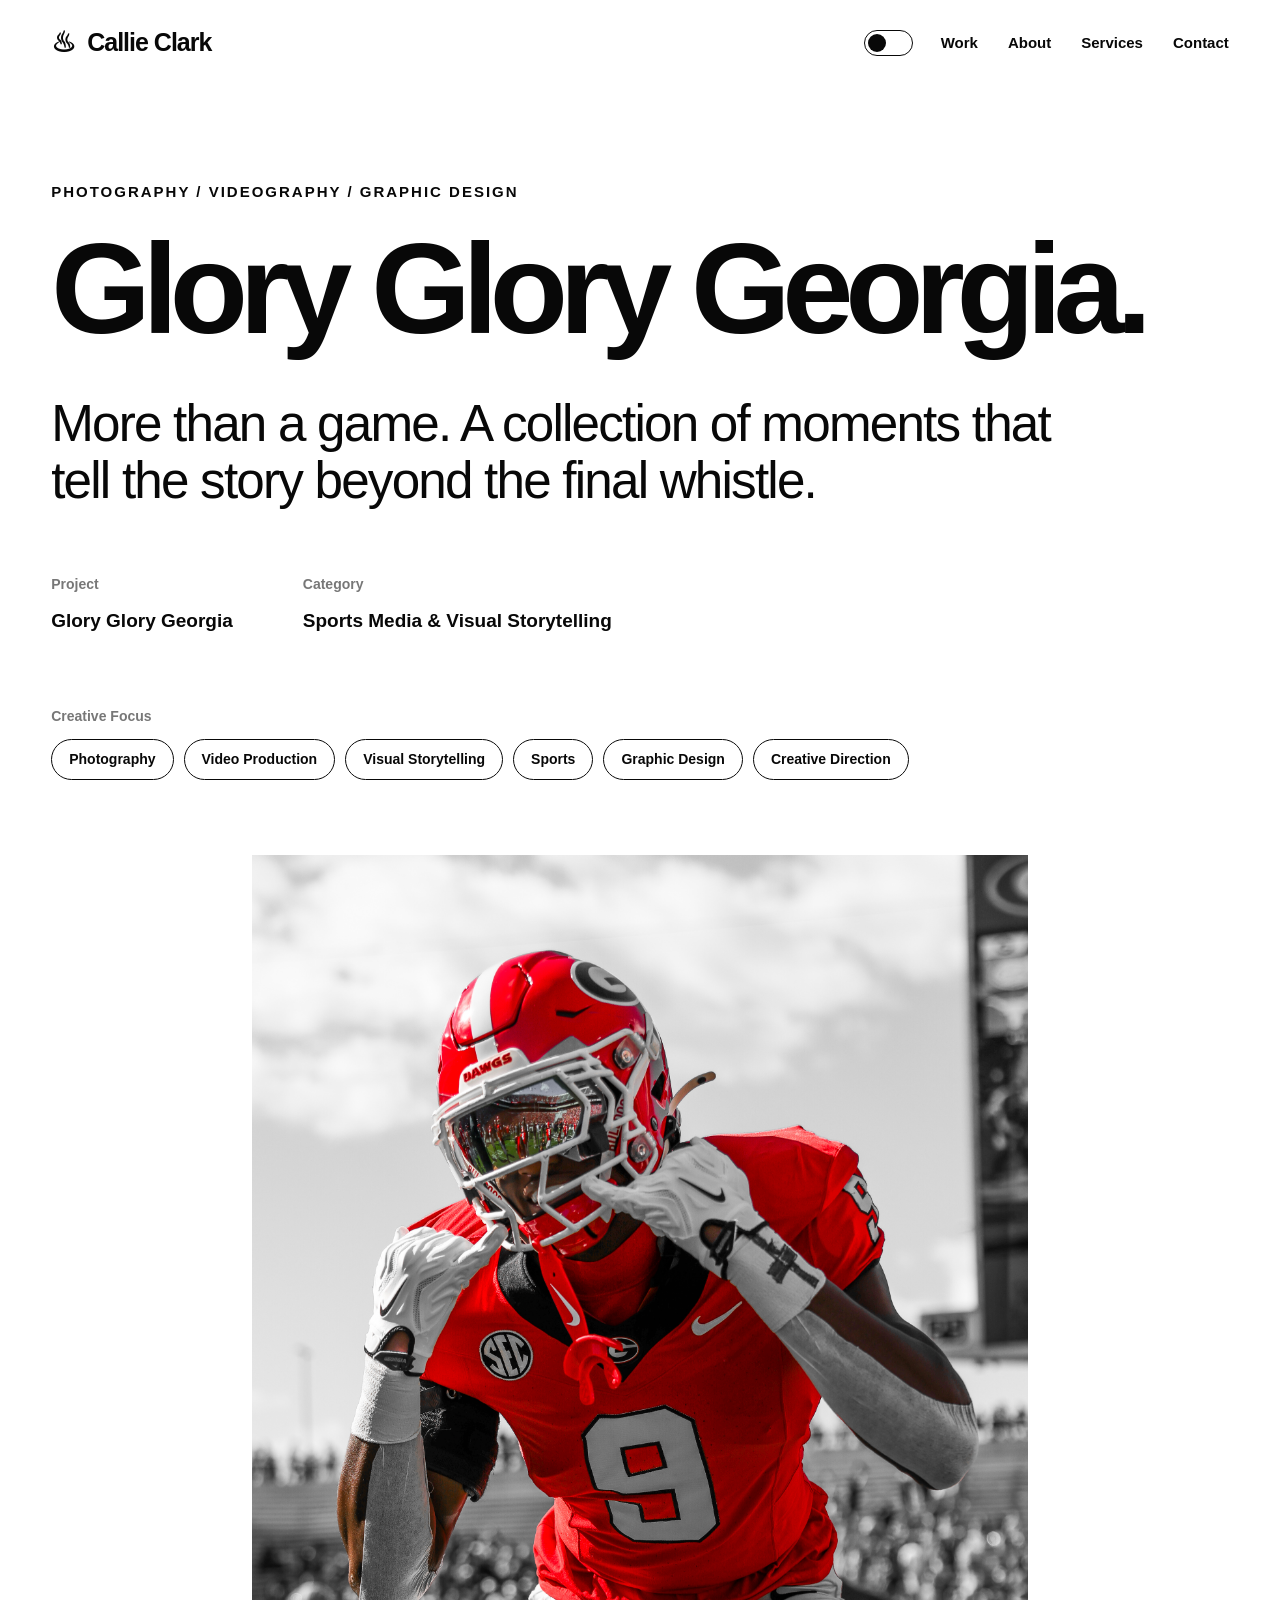
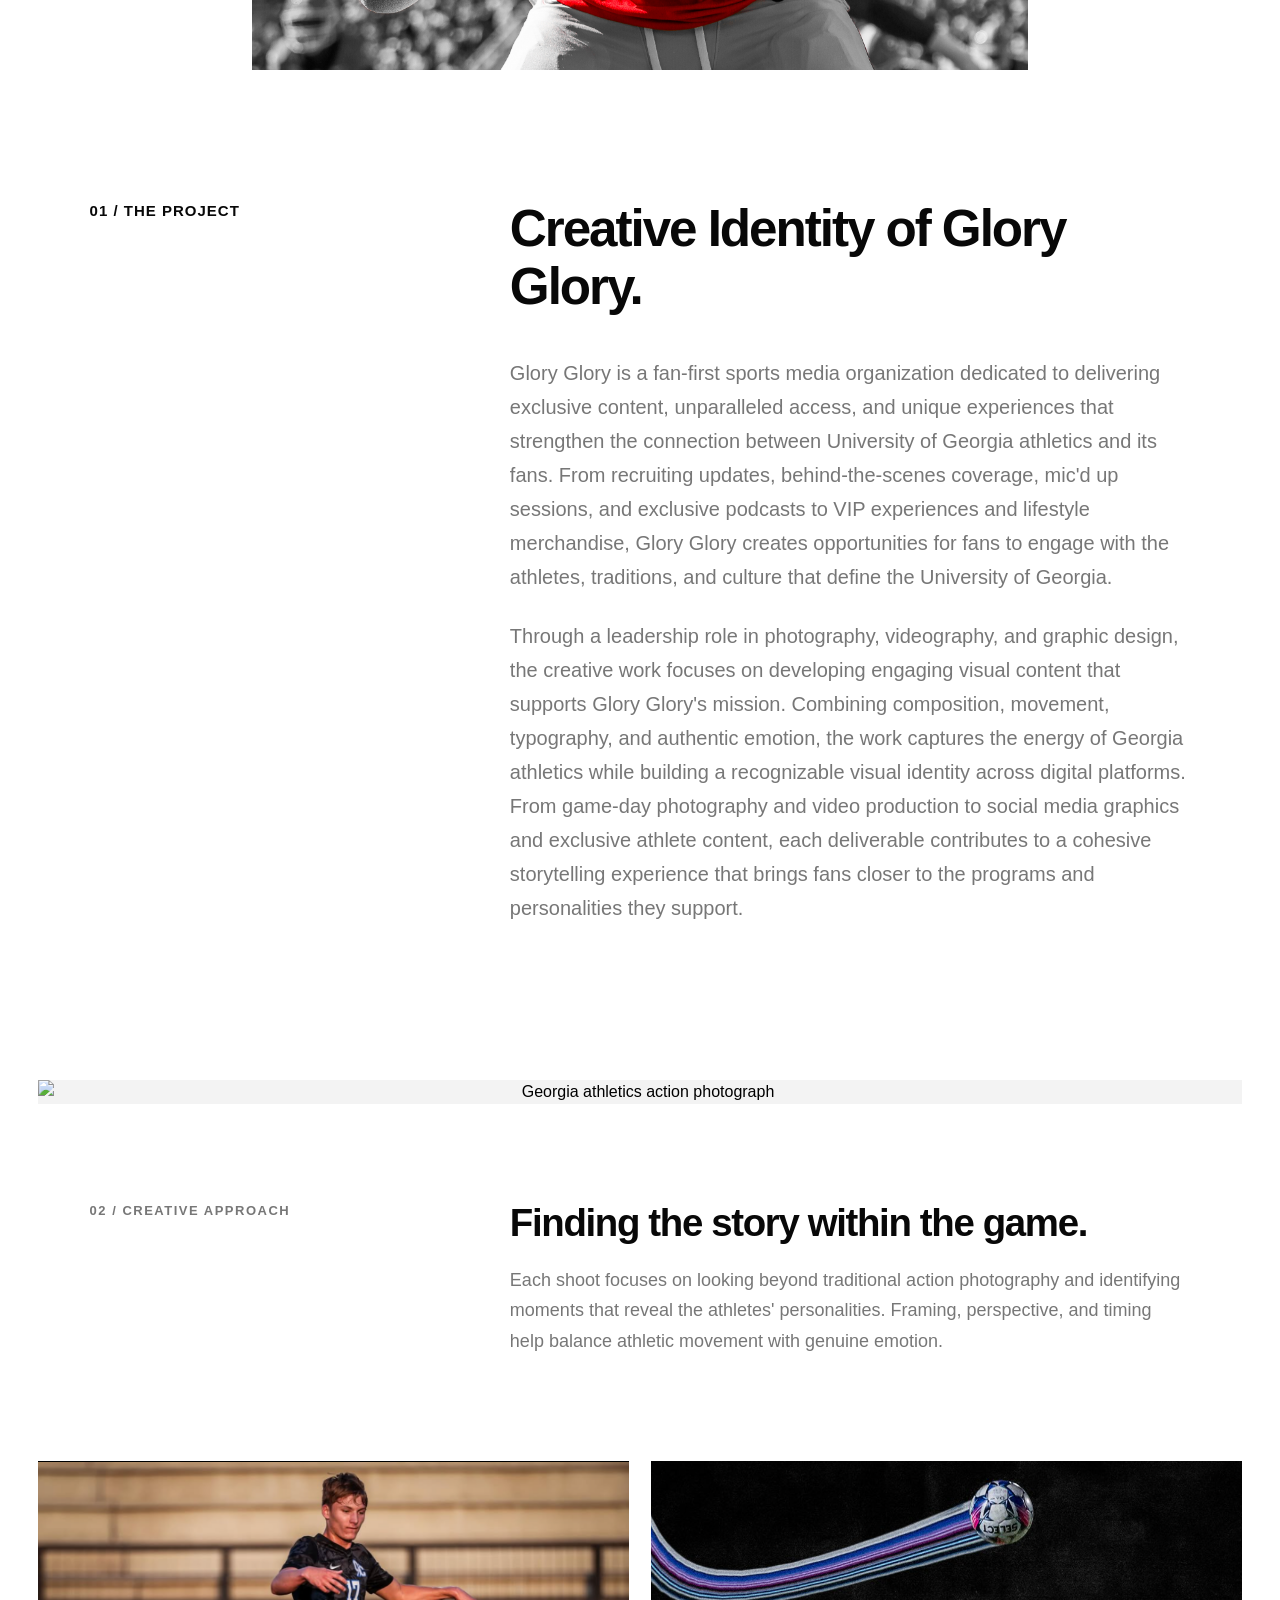
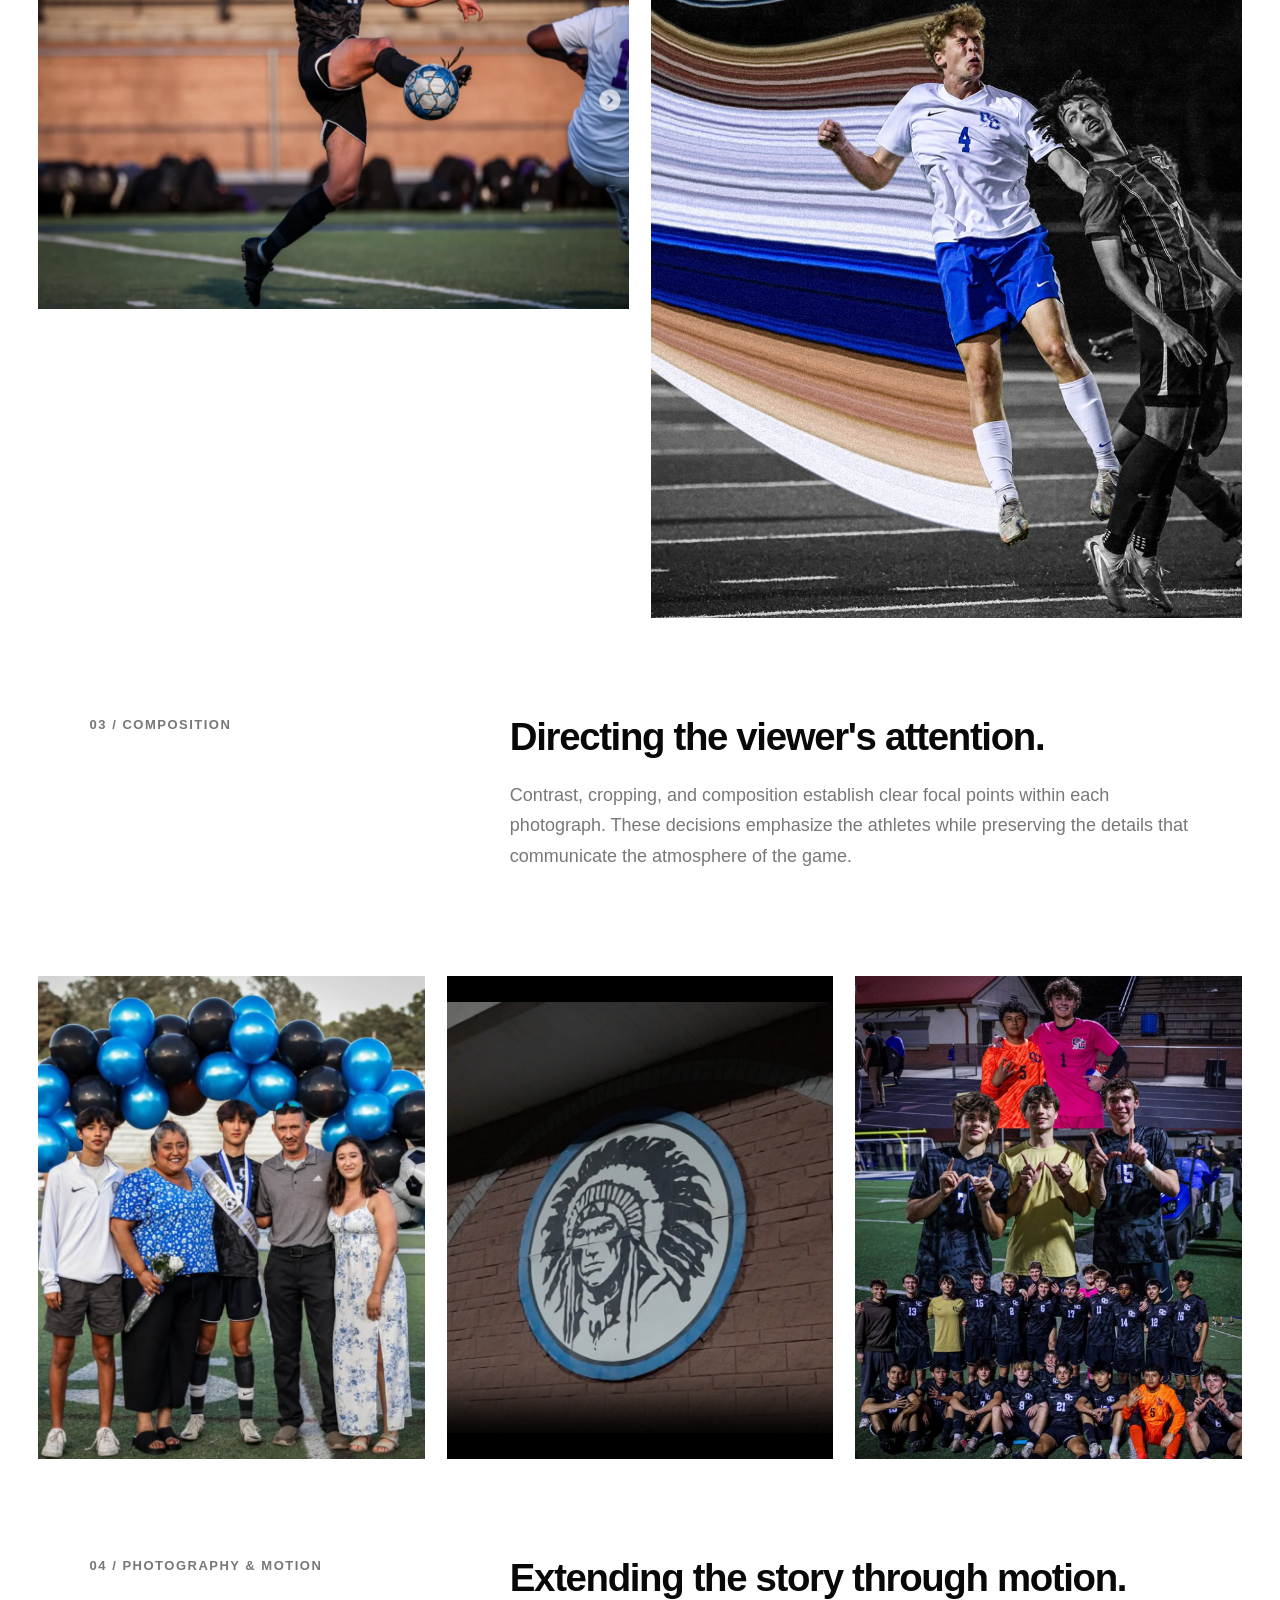
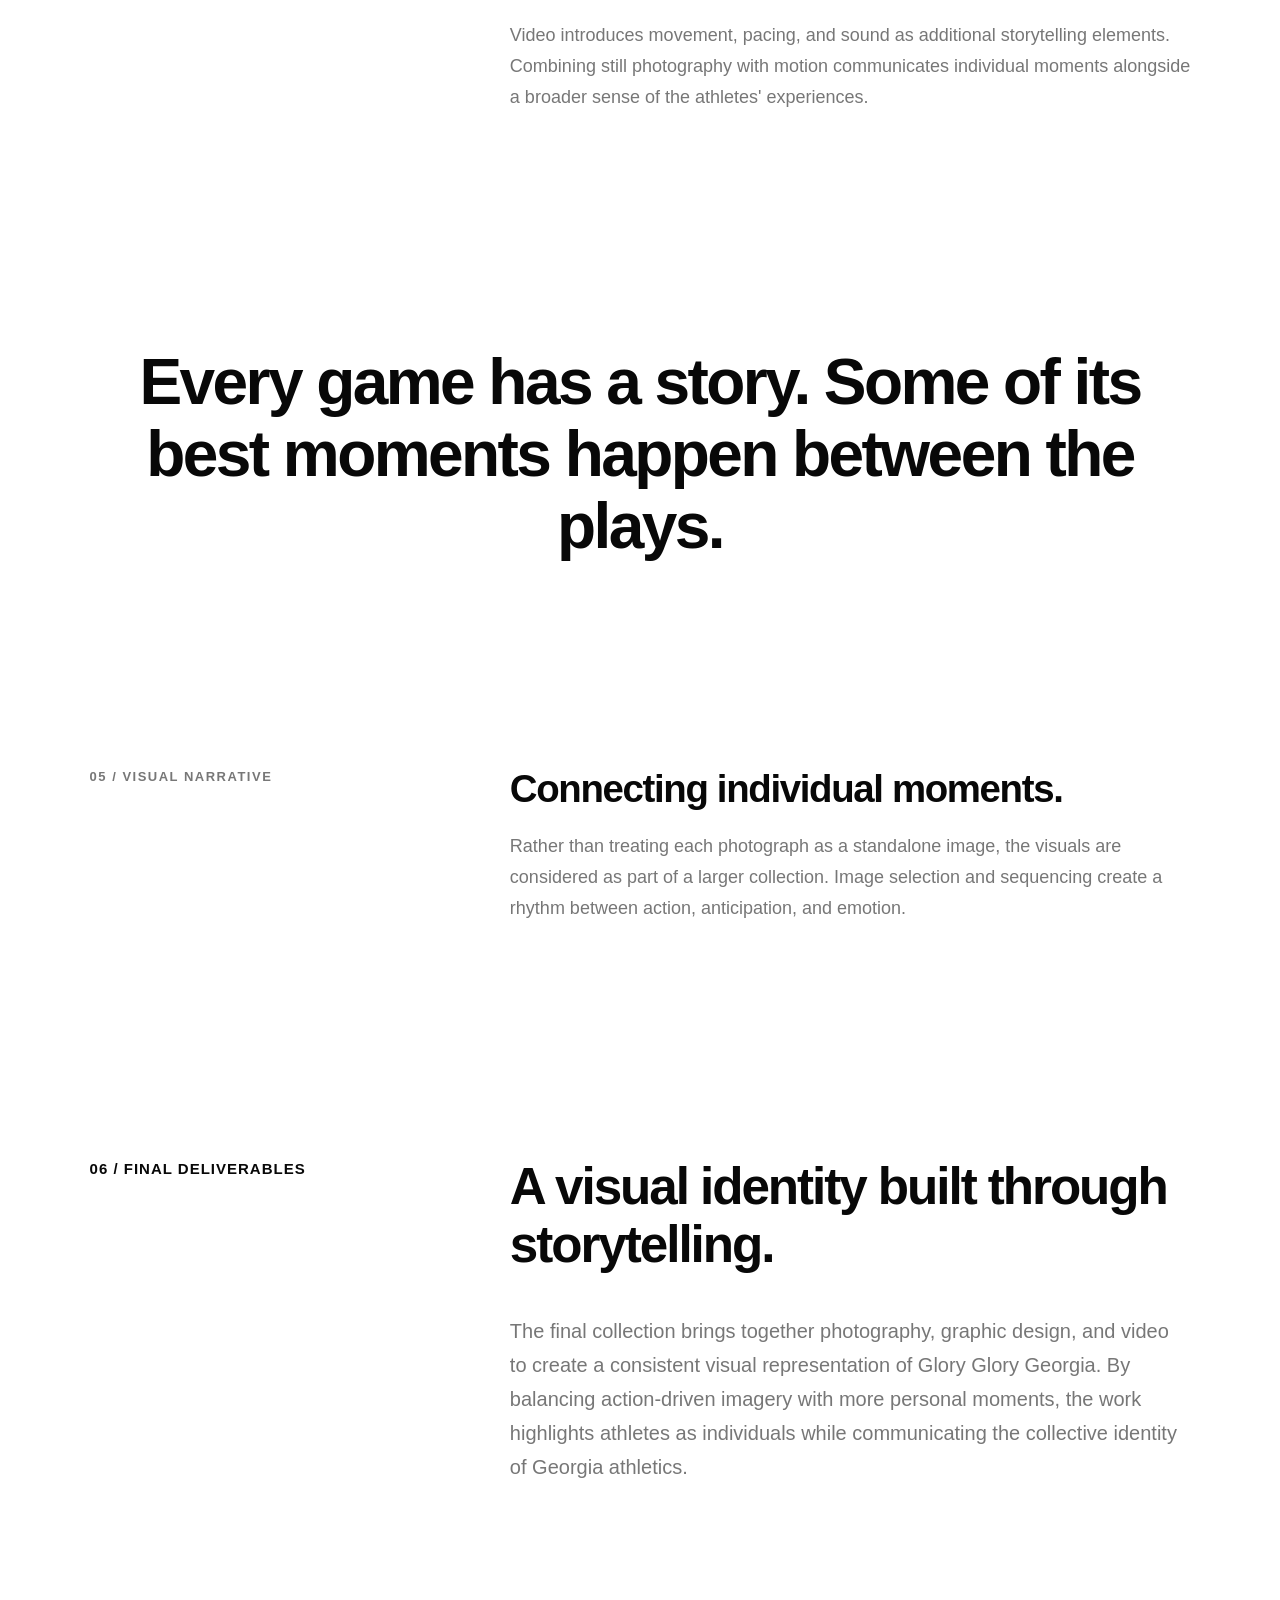
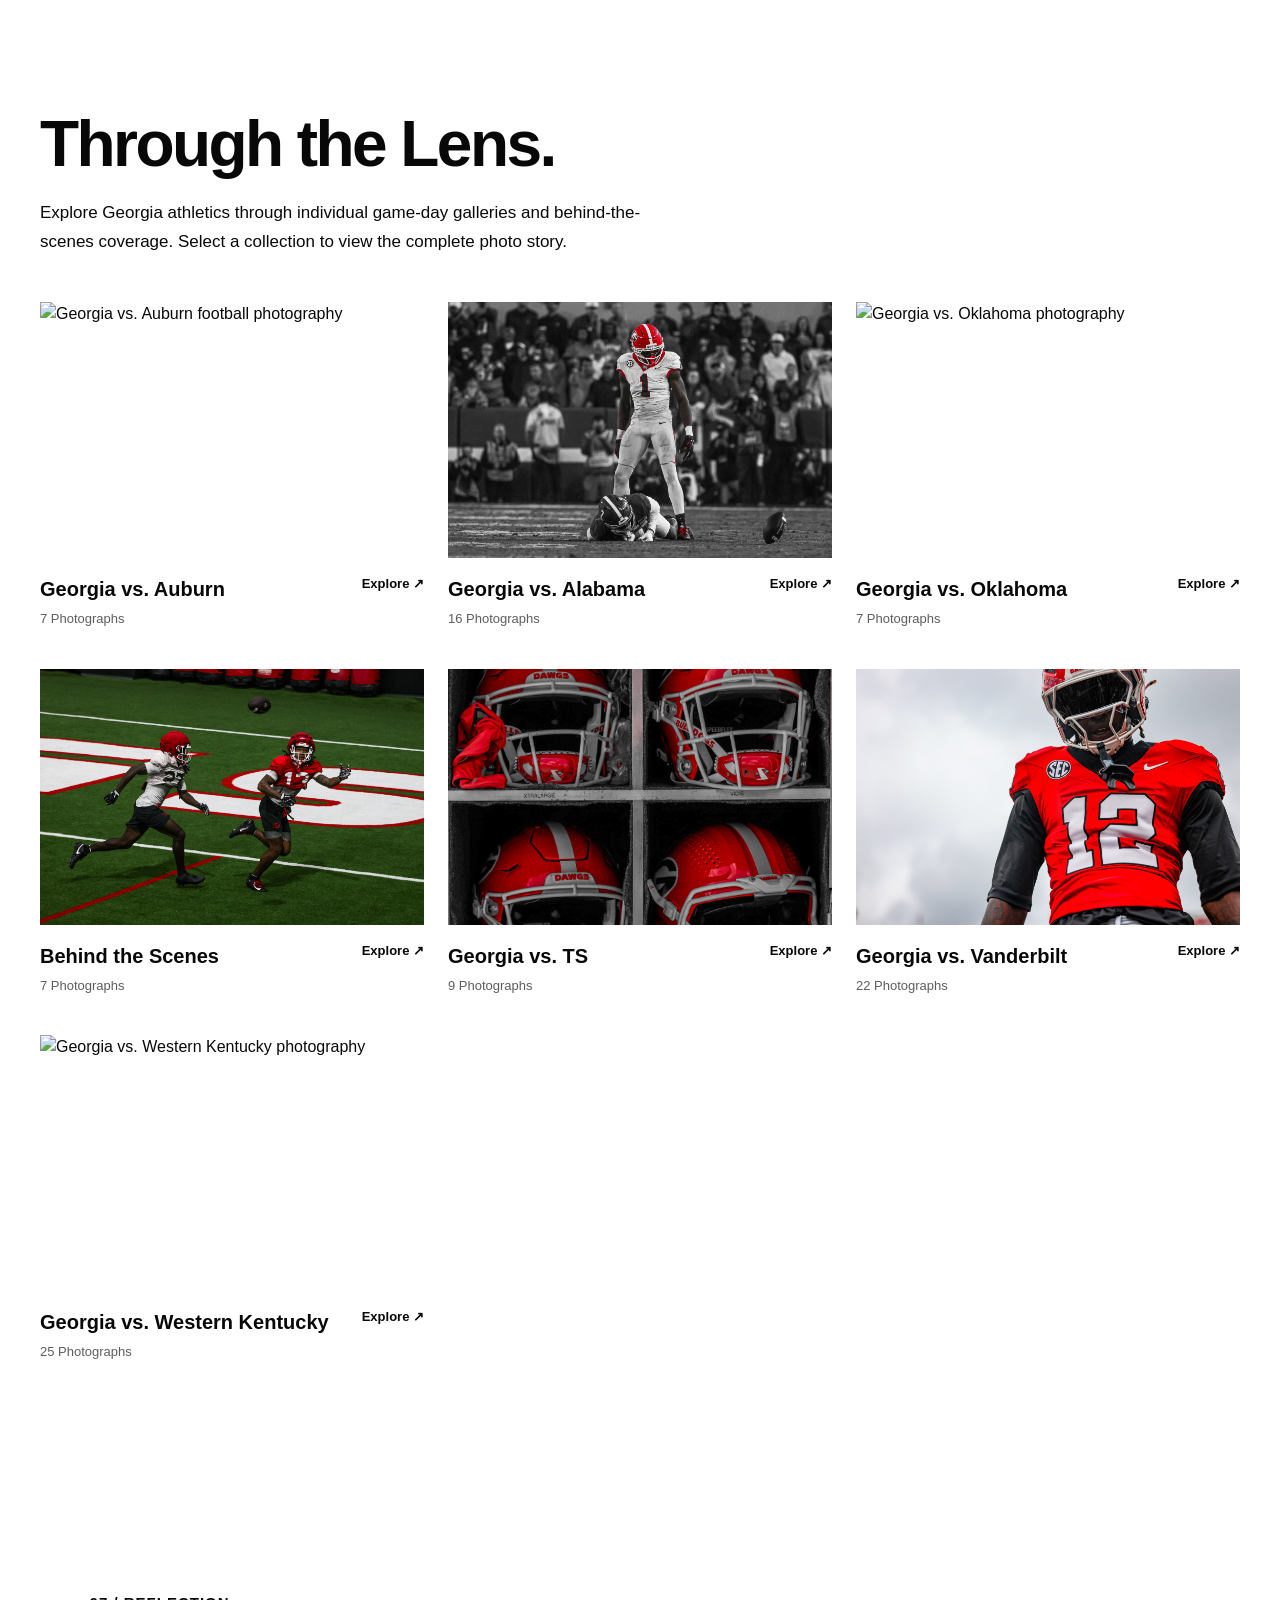
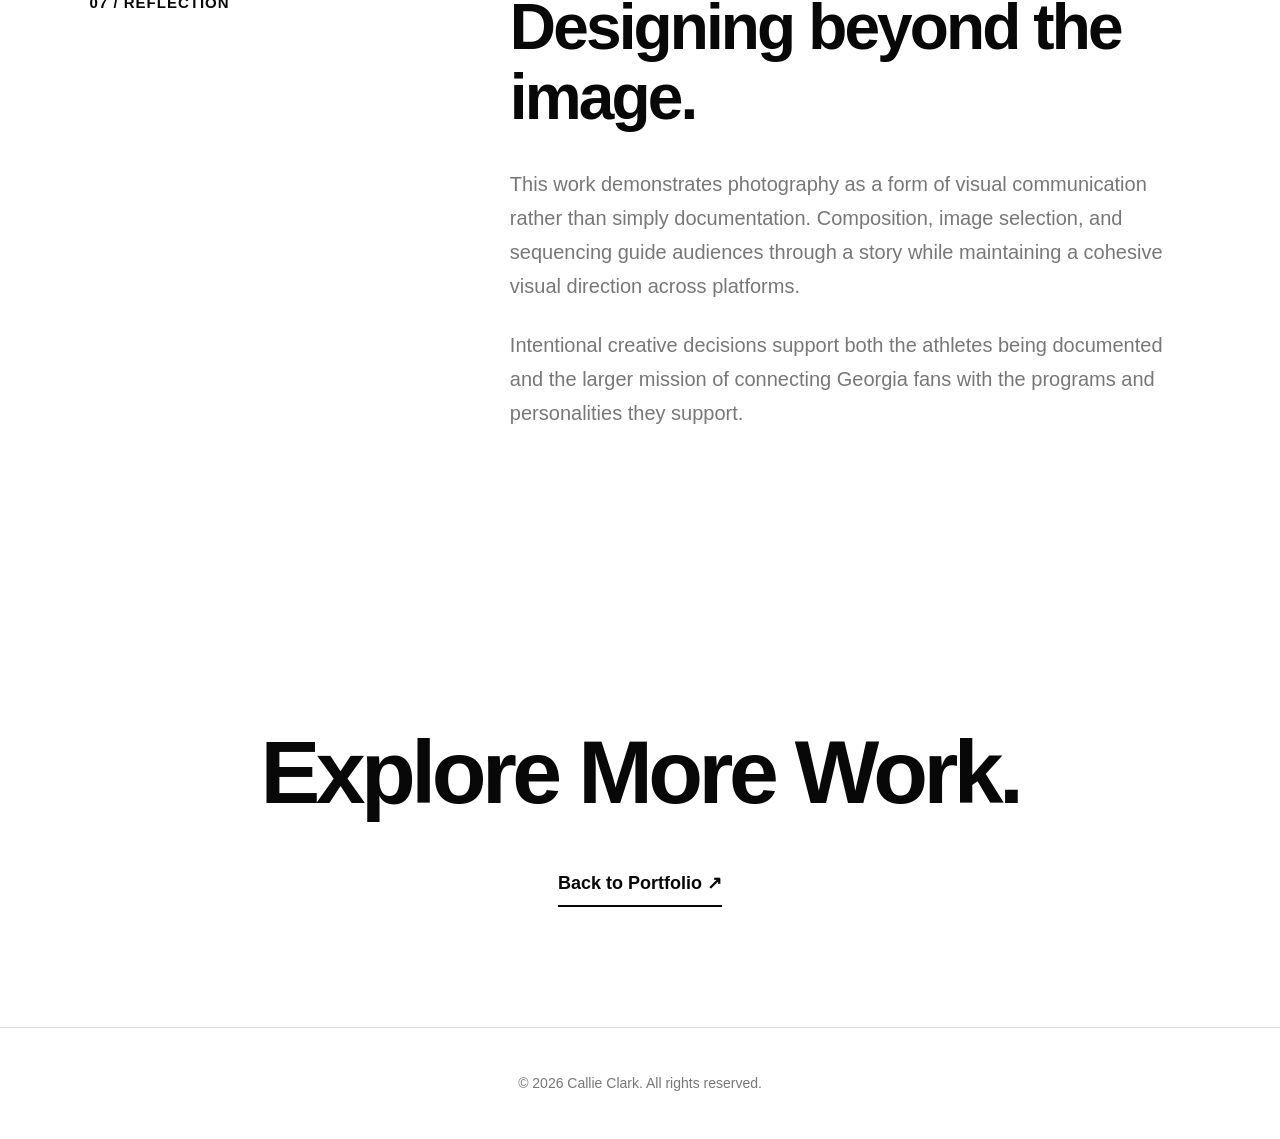
==== GG.html @ c204af91 "website created" ====
<!DOCTYPE html>
<html lang="en">

<head>
  <meta charset="UTF-8">

  <meta
    name="viewport"
    content="width=device-width, initial-scale=1.0"
  >

  <title>Glory Glory Georgia | Callie Clark</title>

  <link rel="stylesheet" href="style.css">
</head>

<body>

  <!-- =====================================
       HEADER
  ===================================== -->

  <header class="site-header">

    <a href="index.html" class="logo">
      <span class="logo-icon">♨</span>
      <span>Callie Clark</span>
    </a>

    <div class="header-right">

      <button
        class="theme-toggle"
        id="themeToggle"
        aria-label="Toggle dark mode"
        aria-pressed="false"
        type="button"
      >
        <span class="toggle-circle"></span>
      </button>

      <nav class="nav-links" id="navLinks">
        <a href="work.html">Work</a>
        <a href="about.html">About</a>
        <a href="services.html">Services</a>
        <a href="contact.html">Contact</a>
      </nav>

      <button
        class="menu-toggle"
        id="menuToggle"
        aria-label="Open navigation"
        aria-expanded="false"
        aria-controls="navLinks"
        type="button"
      >
        <span></span>
        <span></span>
        <span></span>
      </button>

    </div>

  </header>


  <!-- =====================================
       MAIN CONTENT
  ===================================== -->

  <main class="ochs-page">


    <!-- =====================================
         PROJECT INTRODUCTION
    ===================================== -->

    <section class="ochs-intro">

      <div class="ochs-eyebrow">
        Photography / Videography / Graphic Design
      </div>

      <h1>Glory Glory Georgia.</h1>

      <p class="ochs-subtitle">
        More than a game. A collection of moments
        that tell the story beyond the final whistle.
      </p>

      <div class="ochs-details">

        <div class="ochs-detail">
          <h3>Project</h3>
          <p>Glory Glory Georgia</p>
        </div>

        <div class="ochs-detail">
          <h3>Category</h3>
          <p>Sports Media &amp; Visual Storytelling</p>
        </div>

        <div class="ochs-detail">

          <h3>Creative Focus</h3>

          <div class="ochs-tags">
            <span>Photography</span>
            <span>Video Production</span>
            <span>Visual Storytelling</span>
            <span>Sports</span>
            <span>Graphic Design</span>
            <span>Creative Direction</span>
          </div>

        </div>

      </div>

    </section>


    <!-- =====================================
         HERO PHOTOGRAPH
    ===================================== -->

    <section class="gg-hero">
  <img
    src="GGAUB5.jpg"
    alt="Georgia athletics featured photograph"
  >
</section>


    <!-- =====================================
         01 / THE PROJECT
    ===================================== -->

    <section class="ochs-story">

      <div class="ochs-story-label">
        01 / The Project
      </div>

      <div class="ochs-story-content">

        <h2>
          Creative Identity of Glory Glory.
        </h2>

        <p>
          Glory Glory is a fan-first sports media organization
          dedicated to delivering exclusive content,
          unparalleled access, and unique experiences that
          strengthen the connection between University of
          Georgia athletics and its fans. From recruiting
          updates, behind-the-scenes coverage, mic'd up
          sessions, and exclusive podcasts to VIP experiences
          and lifestyle merchandise, Glory Glory creates
          opportunities for fans to engage with the athletes,
          traditions, and culture that define the
          University of Georgia.
        </p>

        <p>
          Through a leadership role in photography,
          videography, and graphic design, the creative work
          focuses on developing engaging visual content
          that supports Glory Glory's mission. Combining
          composition, movement, typography, and authentic
          emotion, the work captures the energy of Georgia
          athletics while building a recognizable visual
          identity across digital platforms. From game-day
          photography and video production to social media
          graphics and exclusive athlete content, each
          deliverable contributes to a cohesive storytelling
          experience that brings fans closer to the programs
          and personalities they support.
        </p>

      </div>

    </section>


    <!-- =====================================
         FIRST LARGE PHOTOGRAPH
    ===================================== -->

    <section
      class="ochs-gallery"
      aria-label="Glory Glory photography"
    >

      <button
        class="ochs-photo ochs-full"
        type="button"
      >

        <img
          src="GGAUB3.jpg"
          alt="Georgia athletics action photograph"
          loading="lazy"
        >

      </button>

    </section>


    <!-- =====================================
         02 / CREATIVE APPROACH
    ===================================== -->

    <section class="ochs-caption">

      <div class="ochs-caption-label">
        02 / Creative Approach
      </div>

      <div class="ochs-caption-content">

        <h3>
          Finding the story within the game.
        </h3>

        <p>
          Each shoot focuses on looking beyond traditional
          action photography and identifying moments that
          reveal the athletes' personalities. Framing,
          perspective, and timing help balance athletic
          movement with genuine emotion.
        </p>

      </div>

    </section>


    <!-- =====================================
         TWO PHOTOGRAPHS
    ===================================== -->

    <section
      class="ochs-gallery"
      aria-label="Glory Glory composition photographs"
    >

      <div class="ochs-two">

        <button class="ochs-photo" type="button">

          <img
            src="53.png"
            alt="Sports photograph 3"
            loading="lazy"
          >

        </button>

        <button class="ochs-photo" type="button">

          <img
            src="54.png"
            alt="Sports photograph 4"
            loading="lazy"
          >

        </button>

      </div>

    </section>


    <!-- =====================================
         03 / COMPOSITION
    ===================================== -->

    <section class="ochs-caption">

      <div class="ochs-caption-label">
        03 / Composition
      </div>

      <div class="ochs-caption-content">

        <h3>
          Directing the viewer's attention.
        </h3>

        <p>
          Contrast, cropping, and composition establish
          clear focal points within each photograph.
          These decisions emphasize the athletes while
          preserving the details that communicate the
          atmosphere of the game.
        </p>

      </div>

    </section>


    <!-- =====================================
         PHOTO / VIDEO / PHOTO
    ===================================== -->

    <section
      class="ochs-gallery"
      aria-label="Glory Glory photography and video"
    >

      <div class="ochs-three">

        <!-- LEFT PHOTOGRAPH -->

        <button class="ochs-photo" type="button">

          <img
            src="55.png"
            alt="Sports photograph 5"
            loading="lazy"
          >

        </button>


        <!-- CENTER VIDEO -->

        <div class="ochs-photo ochs-video">

          <video
            controls
            playsinline
            preload="metadata"
            poster="57.png"
            aria-label="Sports video"
          >

            <source
              src="seniorvideofinal.mp4"
              type="video/mp4"
            >

            Your browser does not support HTML video.

          </video>

        </div>


        <!-- RIGHT PHOTOGRAPH -->

        <button class="ochs-photo" type="button">

          <img
            src="56.png"
            alt="Sports photograph 7"
            loading="lazy"
          >

        </button>

      </div>

    </section>


    <!-- =====================================
         04 / PHOTOGRAPHY AND MOTION
    ===================================== -->

    <section class="ochs-caption">

      <div class="ochs-caption-label">
        04 / Photography &amp; Motion
      </div>

      <div class="ochs-caption-content">

        <h3>
          Extending the story through motion.
        </h3>

        <p>
          Video introduces movement, pacing, and sound
          as additional storytelling elements. Combining
          still photography with motion communicates
          individual moments alongside a broader sense
          of the athletes' experiences.
        </p>

      </div>

    </section>


    <!-- =====================================
         EDITORIAL QUOTE
    ===================================== -->

    <section class="ochs-quote">

      <p>
        Every game has a story.
        Some of its best moments
        happen between the plays.
      </p>

    </section>


    <!-- =====================================
         05 / VISUAL NARRATIVE
    ===================================== -->

    <section class="ochs-caption">

      <div class="ochs-caption-label">
        05 / Visual Narrative
      </div>

      <div class="ochs-caption-content">

        <h3>
          Connecting individual moments.
        </h3>

        <p>
          Rather than treating each photograph as a
          standalone image, the visuals are considered
          as part of a larger collection. Image selection
          and sequencing create a rhythm between action,
          anticipation, and emotion.
        </p>

      </div>

    </section>


    <!-- =====================================
         06 / FINAL DELIVERABLES
    ===================================== -->

    <section class="ochs-story">

      <div class="ochs-story-label">
        06 / Final Deliverables
      </div>

      <div class="ochs-story-content">

        <h2>
          A visual identity built
          through storytelling.
        </h2>

        <p>
          The final collection brings together photography,
          graphic design, and video to create a consistent
          visual representation of Glory Glory Georgia.
          By balancing action-driven imagery with more
          personal moments, the work highlights athletes
          as individuals while communicating the collective
          identity of Georgia athletics.
        </p>

      </div>

    </section>


    <!-- =====================================
         GAME DAY PHOTOGRAPHY COLLECTIONS
    ===================================== -->

    <section
      class="ochs-gallery gg-collections"
      aria-label="Glory Glory photography collections"
    >

      <div class="gg-collections-heading">

        <h2>Through the Lens.</h2>

        <p>
          Explore Georgia athletics through individual
          game-day galleries and behind-the-scenes coverage.
          Select a collection to view the complete photo story.
        </p>

      </div>


      <div class="gg-collections-grid">


        <!-- ===============================
             AUBURN
        =============================== -->

        <a
          href="GGgallery.html?game=auburn"
          class="gg-collection-card"
        >

          <img
            src="GGAUB6.jpg"
            alt="Georgia vs. Auburn football photography"
            loading="lazy"
          >

          <div class="gg-collection-info">

            <div>
              <h3>Georgia vs. Auburn</h3>
              <p>7 Photographs</p>
            </div>

            <span>Explore ↗</span>

          </div>

        </a>


        <!-- ===============================
             ALABAMA
        =============================== -->

        <a
          href="GGgallery.html?game=alabama"
          class="gg-collection-card"
        >

          <img
            src="GGBAMA16.jpg"
            alt="Georgia vs. Alabama football photography"
            loading="lazy"
          >

          <div class="gg-collection-info">

            <div>
              <h3>Georgia vs. Alabama</h3>
              <p>16 Photographs</p>
            </div>

            <span>Explore ↗</span>

          </div>

        </a>


        <!-- ===============================
             OKLAHOMA
        =============================== -->

        <a
          href="GGgallery.html?game=oklahoma"
          class="gg-collection-card"
        >

          <img
            src="GGOU1.jpg"
            alt="Georgia vs. Oklahoma photography"
            loading="lazy"
          >

          <div class="gg-collection-info">

            <div>
              <h3>Georgia vs. Oklahoma</h3>
              <p>7 Photographs</p>
            </div>

            <span>Explore ↗</span>

          </div>

        </a>


        <!-- ===============================
             PRACTICE
        =============================== -->

        <a
          href="GGgallery.html?game=practice"
          class="gg-collection-card"
        >

          <img
            src="GGPRACTICE1.jpg"
            alt="Georgia athletics practice photography"
            loading="lazy"
          >

          <div class="gg-collection-info">

            <div>
              <h3>Behind the Scenes</h3>
              <p>7 Photographs</p>
            </div>

            <span>Explore ↗</span>

          </div>

        </a>


        <!-- ===============================
             TS COLLECTION
        =============================== -->

        <a
          href="GGgallery.html?game=ts"
          class="gg-collection-card"
        >

          <img
            src="GGTS1.jpg"
            alt="Georgia TS photography collection"
            loading="lazy"
          >

          <div class="gg-collection-info">

            <div>
              <h3>Georgia vs. TS</h3>
              <p>9 Photographs</p>
            </div>

            <span>Explore ↗</span>

          </div>

        </a>


        <!-- ===============================
             VANDERBILT
        =============================== -->

        <a
          href="GGgallery.html?game=vanderbilt"
          class="gg-collection-card"
        >

          <img
            src="GGVANDY14.jpg"
            alt="Georgia vs. Vanderbilt football photography"
            loading="lazy"
          >

          <div class="gg-collection-info">

            <div>
              <h3>Georgia vs. Vanderbilt</h3>
              <p>22 Photographs</p>
            </div>

            <span>Explore ↗</span>

          </div>

        </a>


        <!-- ===============================
             WESTERN KENTUCKY
        =============================== -->

        <a
          href="GGgallery.html?game=wku"
          class="gg-collection-card"
        >

          <img
            src="GGWKU5.jpg"
            alt="Georgia vs. Western Kentucky photography"
            loading="lazy"
          >

          <div class="gg-collection-info">

            <div>
              <h3>Georgia vs. Western Kentucky</h3>
              <p>25 Photographs</p>
            </div>

            <span>Explore ↗</span>

          </div>

        </a>


      </div>

    </section>


    <!-- =====================================
         07 / REFLECTION
    ===================================== -->

    <section class="ochs-conclusion">

      <div class="ochs-conclusion-inner">

        <div class="ochs-conclusion-label">
          07 / Reflection
        </div>

        <div>

          <h2>
            Designing beyond the image.
          </h2>

          <p>
            This work demonstrates photography as a form
            of visual communication rather than simply
            documentation. Composition, image selection,
            and sequencing guide audiences through a
            story while maintaining a cohesive visual
            direction across platforms.
          </p>

          <p>
            Intentional creative decisions support both
            the athletes being documented and the larger
            mission of connecting Georgia fans with the
            programs and personalities they support.
          </p>

        </div>

      </div>

    </section>


    <!-- =====================================
         CLOSING
    ===================================== -->

    <section class="ochs-ending">

      <h2>Explore More Work.</h2>

      <a href="index.html" class="ochs-back">
        Back to Portfolio ↗
      </a>

    </section>

  </main>


  <!-- =====================================
       FOOTER
  ===================================== -->

  <footer class="site-footer">

    <p>
      © 2026 Callie Clark. All rights reserved.
    </p>

  </footer>


  <!-- =====================================
       PHOTO LIGHTBOX
  ===================================== -->

  <div
    class="ochs-lightbox"
    id="ochsLightbox"
    role="dialog"
    aria-modal="true"
    aria-label="Photo viewer"
    aria-hidden="true"
  >

    <button
      class="ochs-lightbox-close"
      id="ochsClose"
      type="button"
      aria-label="Close photo"
    >
      &times;
    </button>

    <img
      id="ochsLightboxImage"
      alt=""
    >

  </div>


  <!-- =====================================
       JAVASCRIPT
  ===================================== -->

  <script>

    /* =====================================
       DARK MODE
    ===================================== */

    const themeToggle =
      document.getElementById("themeToggle");

    function updateThemeButton() {

      themeToggle.setAttribute(
        "aria-pressed",
        String(
          document.body.classList.contains("dark-mode")
        )
      );

    }

    themeToggle.addEventListener("click", () => {

      document.body.classList.toggle("dark-mode");

      updateThemeButton();

    });

    updateThemeButton();


    /* =====================================
       MOBILE NAVIGATION
    ===================================== */

    const menuToggle =
      document.getElementById("menuToggle");

    const navLinks =
      document.getElementById("navLinks");

    menuToggle.addEventListener("click", () => {

      const isOpen =
        navLinks.classList.toggle("active");

      menuToggle.setAttribute(
        "aria-expanded",
        String(isOpen)
      );

      menuToggle.setAttribute(
        "aria-label",
        isOpen
          ? "Close navigation"
          : "Open navigation"
      );

    });


    /* CLOSE MENU AFTER LINK CLICK */

    document.querySelectorAll(".nav-links a")
      .forEach(link => {

        link.addEventListener("click", () => {

          navLinks.classList.remove("active");

          menuToggle.setAttribute(
            "aria-expanded",
            "false"
          );

          menuToggle.setAttribute(
            "aria-label",
            "Open navigation"
          );

        });

      });


    /* =====================================
       IMAGE LIGHTBOX
    ===================================== */

    const lightbox =
      document.getElementById("ochsLightbox");

    const lightboxImage =
      document.getElementById("ochsLightboxImage");

    const closeButton =
      document.getElementById("ochsClose");

    let previousFocus = null;


    /* OPEN PHOTO */

    document.querySelectorAll("button.ochs-photo")
      .forEach(photo => {

        photo.addEventListener("click", () => {

          const image = photo.querySelector("img");

          if (!image) return;

          previousFocus = document.activeElement;

          lightboxImage.src = image.src;
          lightboxImage.alt = image.alt;

          lightbox.classList.add("active");

          lightbox.setAttribute(
            "aria-hidden",
            "false"
          );

          document.body.style.overflow = "hidden";

          closeButton.focus();

        });

      });


    /* CLOSE PHOTO */

    function closeLightbox() {

      lightbox.classList.remove("active");

      lightbox.setAttribute(
        "aria-hidden",
        "true"
      );

      document.body.style.overflow = "";

      lightboxImage.removeAttribute("src");

      if (previousFocus) {
        previousFocus.focus();
      }

    }


    closeButton.addEventListener(
      "click",
      closeLightbox
    );


    lightbox.addEventListener("click", event => {

      if (event.target === lightbox) {
        closeLightbox();
      }

    });


    /* ESCAPE KEY */

    document.addEventListener("keydown", event => {

      if (!lightbox.classList.contains("active")) {
        return;
      }

      if (event.key === "Escape") {
        closeLightbox();
      }

      if (event.key === "Tab") {
        event.preventDefault();
        closeButton.focus();
      }

    });

  </script>

</body>
</html>
---- style.css ----
/* =========================================
   GLOBAL STYLES
========================================= */

:root {
  --background: #ffffff;
  --bg: #ffffff;
  --text: #080808;
  --muted: #777777;
  --border: #dddddd;
  --line: #dddddd;
  --accent: #e51d2a;
  --surface: #f3f3f3;
}

* {
  margin: 0;
  padding: 0;
  box-sizing: border-box;
}

html {
  scroll-behavior: smooth;
}

body {
  font-family: Arial, Helvetica, sans-serif;
  background: var(--background);
  color: var(--text);
  line-height: 1.5;
  overflow-x: hidden;
}

body.dark-mode {
  --background: #111111;
  --bg: #111111;
  --text: #ffffff;
  --muted: #aaaaaa;
  --border: #444444;
  --line: #444444;
  --surface: #242424;
}

img,
video {
  display: block;
  max-width: 100%;
}

a {
  color: inherit;
  text-decoration: none;
}

button {
  font: inherit;
}

button,
a {
  -webkit-tap-highlight-color: transparent;
}

/* =========================================
   HEADER
========================================= */

.site-header {
  display: flex;
  align-items: center;
  justify-content: space-between;
  gap: 25px;
  padding: 24px 4%;
  background: var(--background);
  position: relative;
  z-index: 100;
}

.logo {
  display: inline-flex;
  align-items: center;
  gap: 12px;
  font-size: 25px;
  font-weight: 800;
  letter-spacing: -1px;
  white-space: nowrap;
}

.logo-icon {
  font-size: 28px;
  line-height: 1;
}

.header-right {
  display: flex;
  align-items: center;
  gap: 28px;
}

.nav-links {
  display: flex;
  align-items: center;
  gap: 30px;
}

.nav-links a {
  font-size: 15px;
  font-weight: 600;
  transition: opacity 0.25s;
}

.nav-links a:hover {
  opacity: 0.5;
}

/* =========================================
   DARK MODE
========================================= */

.theme-toggle {
  width: 49px;
  height: 26px;
  padding: 3px;
  border: 1px solid var(--text);
  border-radius: 50px;
  background: transparent;
  cursor: pointer;
  display: flex;
  align-items: center;
}

.toggle-circle {
  width: 18px;
  height: 18px;
  border-radius: 50%;
  background: var(--text);
  transition: transform 0.3s;
}

body.dark-mode .toggle-circle {
  transform: translateX(22px);
}

/* =========================================
   SEARCH AND MOBILE MENU
========================================= */

.search-button {
  width: 25px;
  height: 25px;
  border: 0;
  background: none;
  color: var(--text);
  cursor: pointer;
}

.search-button svg {
  display: block;
  width: 100%;
  height: 100%;
}

.menu-toggle {
  display: none;
  width: 30px;
  height: 25px;
  padding: 0;
  border: none;
  background: transparent;
  cursor: pointer;
  flex-direction: column;
  justify-content: space-between;
}

.menu-toggle span {
  display: block;
  width: 100%;
  height: 2px;
  background: var(--text);
}

/* =========================================
   HOMEPAGE PORTFOLIO GRID
========================================= */

.portfolio-section {
  padding: 65px 3% 110px;
}

.portfolio-grid {
  display: grid;
  grid-template-columns: repeat(3, minmax(0, 1fr));
  gap: 28px;
}

.project-card {
  display: block;
  min-width: 0;
  text-decoration: none;
}

.project-image {
  position: relative;
  width: 100%;
  aspect-ratio: 4 / 3;
  overflow: hidden;
  background: var(--surface);
}

.project-image img {
  display: block;
  width: 100%;
  height: 100%;
  object-fit: cover;
  transition: transform 0.5s ease;
}

.project-card:hover .project-image img {
  transform: scale(1.04);
}

.project-overlay,
.image-overlay {
  position: absolute;
  inset: 0;
  display: flex;
  justify-content: flex-end;
  align-items: flex-end;
  padding: 20px;
  background: rgba(0, 0, 0, 0.16);
  color: white;
  opacity: 0;
  transition: opacity 0.3s;
  pointer-events: none;
}

.project-card:hover .project-overlay,
.featured-image:hover .image-overlay {
  opacity: 1;
}

.project-overlay span,
.image-overlay span {
  font-size: 14px;
  font-weight: 700;
  letter-spacing: 0.5px;
}

.project-info {
  padding: 22px 0;
}

.project-info h2 {
  font-size: clamp(22px, 2.5vw, 35px);
  line-height: 1.15;
  letter-spacing: -1px;
  margin-bottom: 14px;
}

.project-info p {
  max-width: 480px;
  color: var(--muted);
  font-size: 16px;
  line-height: 1.6;
  margin-bottom: 18px;
}

.project-tag {
  display: inline-block;
  padding: 8px 15px;
  border: 1px solid var(--text);
  border-radius: 30px;
  font-size: 13px;
  font-weight: 600;
}

/* =========================================
   FEATURED PROJECTS
========================================= */

.featured-project {
  width: 100%;
  padding: 70px 3% 100px;
}

.featured-heading {
  display: flex;
  justify-content: space-between;
  align-items: flex-start;
  gap: 35px;
  margin-bottom: 55px;
}

.featured-heading h2 {
  font-size: clamp(32px, 3.3vw, 62px);
  line-height: 1.05;
  letter-spacing: -0.05em;
  font-weight: 800;
  flex-shrink: 0;
}

.featured-tags {
  display: flex;
  flex-wrap: wrap;
  justify-content: flex-end;
  gap: 12px;
}

.tag {
  display: inline-block;
  border: 1.5px solid var(--accent);
  border-radius: 50px;
  padding: 12px 19px;
  color: var(--accent);
  font-size: 14px;
  font-weight: 700;
  white-space: nowrap;
}

.tag-black {
  border-color: var(--text);
  color: var(--text);
}

.featured-gallery {
  display: flex;
  justify-content: center;
  align-items: center;
  gap: 22px;
  width: 100%;
}

.featured-image {
  display: block;
  position: relative;
  flex: 1 1 0;
  min-width: 0;
  overflow: hidden;
  background: var(--surface);
  text-decoration: none;
}

.featured-image img {
  display: block;
  width: 100%;
  height: auto;
  object-fit: contain;
  transition: transform 0.4s ease;
}

.featured-image:hover img {
  transform: scale(1.025);
}

/* FIVE GLORY GLORY IMAGES */

.glory-project .featured-gallery {
  display: grid;
  grid-template-columns: repeat(5, minmax(0, 1fr));
  align-items: start;
}

.glory-project .featured-image {
  width: 100%;
}

/* FOUR OCHS IMAGES */

.ochs-featured-project .featured-gallery {
  display: grid;
  grid-template-columns: repeat(4, minmax(0, 1fr));
  justify-content: center;
  align-items: start;
  gap: 25px;
  max-width: 1500px;
  margin: 0 auto;
}

.ochs-featured-project .featured-image {
  width: 100%;
}

/* =========================================
   FOOTER
========================================= */

.site-footer {
  padding: 45px 3%;
  border-top: 1px solid var(--border);
  text-align: center;
}

.site-footer p {
  font-size: 14px;
  color: var(--muted);
}

/* =========================================
   OCHS PROJECT PAGE
========================================= */

.ochs-page {
  width: 100%;
  overflow: hidden;
}

.ochs-page img {
  display: block;
  max-width: 100%;
}

/* OCHS INTRODUCTION */

.ochs-intro {
  padding: 95px 4% 75px;
}

.ochs-eyebrow {
  font-size: 15px;
  font-weight: 700;
  text-transform: uppercase;
  letter-spacing: 2px;
  margin-bottom: 25px;
}

.ochs-intro h1 {
  font-size: clamp(65px, 10vw, 160px);
  font-weight: 800;
  letter-spacing: -0.065em;
  line-height: 0.95;
  margin: 0 0 45px;
}

.ochs-subtitle {
  max-width: 1050px;
  font-size: clamp(28px, 4vw, 58px);
  line-height: 1.12;
  letter-spacing: -0.035em;
  font-weight: 500;
  margin-bottom: 65px;
}

.ochs-details {
  display: flex;
  flex-wrap: wrap;
  gap: 70px;
}

.ochs-detail h3 {
  font-size: 14px;
  font-weight: 600;
  color: var(--muted);
  margin-bottom: 12px;
}

.ochs-detail p {
  font-size: 19px;
  font-weight: 600;
  margin: 0;
}

.ochs-tags {
  display: flex;
  flex-wrap: wrap;
  gap: 10px;
}

.ochs-tags span {
  padding: 9px 17px;
  border: 1px solid currentColor;
  border-radius: 30px;
  font-size: 14px;
  font-weight: 600;
}

/* =========================================
   OCHS HERO
   ORIGINAL SIZE - UNCHANGED
========================================= */

.ochs-hero {
  width: 100%;
  height: auto;
  min-height: 0;
  max-height: none;
  padding: 0 3%;
  overflow: visible;
}

.ochs-hero img {
  display: block;
  width: 100%;
  height: auto;
  max-height: none;
  object-fit: contain;
  object-position: center;
}

/* =========================================
   OCHS CASE STUDY
========================================= */

.ochs-story {
  display: grid;
  grid-template-columns: 1fr 2fr;
  gap: 80px;
  padding: 130px 7%;
}

.ochs-story-label,
.ochs-conclusion-label {
  font-size: 15px;
  font-weight: 700;
  text-transform: uppercase;
  letter-spacing: 1px;
}

.ochs-story-content h2 {
  font-size: clamp(32px, 4vw, 64px);
  font-weight: 600;
  line-height: 1.13;
  letter-spacing: -0.04em;
  margin: 0 0 40px;
}

.ochs-story-content p {
  max-width: 850px;
  font-size: 20px;
  line-height: 1.7;
  color: var(--muted);
  margin: 0 0 25px;
}

/* OCHS CAPTIONS */

.ochs-caption {
  display: grid;
  grid-template-columns: 1fr 2fr;
  gap: 80px;
  padding: 75px 7% 105px;
  align-items: start;
}

.ochs-caption-label {
  font-size: 13px;
  font-weight: 700;
  text-transform: uppercase;
  letter-spacing: 1.5px;
  color: var(--muted);
}

.ochs-caption-content {
  max-width: 850px;
}

.ochs-caption-content h3 {
  font-size: clamp(25px, 3vw, 43px);
  font-weight: 600;
  letter-spacing: -0.035em;
  line-height: 1.15;
  margin: 0 0 20px;
}

.ochs-caption-content p {
  font-size: 18px;
  line-height: 1.7;
  color: var(--muted);
}

/* =========================================
   OCHS PHOTOGRAPHY GALLERY
========================================= */

.ochs-gallery {
  width: 100%;
  padding: 0 3%;
}

.ochs-photo {
  position: relative;
  display: block;
  width: 100%;
  min-width: 0;
  border: 0;
  padding: 0;
  margin: 0;
  overflow: hidden;
  cursor: zoom-in;
  background: var(--surface);
}

.ochs-photo img {
  display: block;
  width: 100%;
  height: auto;
  transition: filter 0.4s ease;
}

button.ochs-photo:hover img {
  filter: brightness(0.85);
}

button.ochs-photo::after {
  content: "VIEW PHOTO ↗";
  position: absolute;
  bottom: 25px;
  right: 25px;
  color: white;
  font-size: 13px;
  font-weight: 700;
  letter-spacing: 1px;
  opacity: 0;
  transition: opacity 0.3s;
  pointer-events: none;
}

button.ochs-photo:hover::after {
  opacity: 1;
}

/* FULL-WIDTH PHOTOGRAPHS */

.ochs-full {
  width: 100%;
  height: auto;
  min-height: 0;
  max-height: none;
  margin-bottom: 22px;
}

.ochs-full img {
  display: block;
  width: 100%;
  height: auto;
  max-height: none;
  object-fit: contain;
}

/* TWO-COLUMN PHOTOGRAPHS */

.ochs-two {
  display: grid;
  grid-template-columns: repeat(2, minmax(0, 1fr));
  gap: 22px;
  margin-bottom: 22px;
  align-items: start;
}

.ochs-two .ochs-photo {
  width: 100%;
  height: auto;
  aspect-ratio: auto;
}

.ochs-two .ochs-photo img {
  width: 100%;
  height: auto;
  object-fit: contain;
}

/* STAGGERED GALLERY */

.ochs-staggered-gallery {
  display: grid;
  grid-template-columns: repeat(2, minmax(0, 1fr));
  gap: 24px;
  width: 100%;
  height: clamp(550px, 65vw, 900px);
  align-items: stretch;
}

.ochs-staggered-left {
  display: grid;
  grid-template-rows: repeat(2, minmax(0, 1fr));
  gap: 24px;
  min-width: 0;
  min-height: 0;
}

.ochs-staggered-left .ochs-photo,
.ochs-staggered-right {
  height: 100%;
  min-height: 0;
}

.ochs-staggered-left img,
.ochs-staggered-right img {
  width: 100%;
  height: 100%;
  object-fit: cover;
}

/* PHOTO / VIDEO / PHOTO */

.ochs-three {
  display: grid;
  grid-template-columns: repeat(3, minmax(0, 1fr));
  gap: 22px;
  margin-bottom: 22px;
  align-items: stretch;
}

.ochs-three .ochs-photo {
  aspect-ratio: 4 / 5;
  min-width: 0;
}

.ochs-three .ochs-photo img {
  width: 100%;
  height: 100%;
  object-fit: cover;
}

.ochs-video {
  position: relative;
  overflow: hidden;
  background: #000;
  cursor: default;
}

.ochs-video video {
  display: block;
  width: 100%;
  height: 100%;
  object-fit: contain;
  background: #000;
}

.ochs-video::after {
  display: none;
}

/* OCHS QUOTE */

.ochs-quote {
  padding: 130px 10%;
  text-align: center;
}

.ochs-quote p {
  max-width: 1100px;
  margin: auto;
  font-size: clamp(34px, 5vw, 75px);
  line-height: 1.12;
  font-weight: 600;
  letter-spacing: -0.04em;
}

/* OCHS PINTEREST GALLERY */

.ochs-pinterest {
  padding: 0 3%;
}

.pinterest-grid {
  columns: 3;
  column-gap: 22px;
}

.pinterest-item {
  display: block;
  width: 100%;
  height: auto;
  margin-bottom: 22px;
  break-inside: avoid;
  -webkit-column-break-inside: avoid;
}

.pinterest-item img {
  display: block;
  width: 100%;
  height: auto;
  object-fit: contain;
}

/* OCHS CONCLUSION */

.ochs-conclusion {
  padding: 130px 7%;
}

.ochs-conclusion-inner {
  display: grid;
  grid-template-columns: 1fr 2fr;
  gap: 80px;
}

.ochs-conclusion h2 {
  font-size: clamp(36px, 5vw, 70px);
  line-height: 1.1;
  letter-spacing: -0.045em;
  font-weight: 600;
  margin: 0 0 35px;
}

.ochs-conclusion p {
  font-size: 20px;
  line-height: 1.7;
  color: var(--muted);
  max-width: 850px;
  margin: 0 0 25px;
}

.ochs-ending {
  padding: 120px 5%;
  text-align: center;
}

.ochs-ending h2 {
  font-size: clamp(45px, 7vw, 100px);
  letter-spacing: -0.05em;
  margin-bottom: 30px;
}

.ochs-back {
  display: inline-block;
  font-size: 18px;
  font-weight: 600;
  color: inherit;
  text-decoration: none;
  border-bottom: 2px solid currentColor;
  padding-bottom: 8px;
}

.ochs-back:hover {
  opacity: 0.5;
}

/* OCHS LIGHTBOX */

.ochs-lightbox {
  position: fixed;
  inset: 0;
  z-index: 9999;
  background: rgba(0, 0, 0, 0.95);
  display: none;
  align-items: center;
  justify-content: center;
  padding: 60px;
}

.ochs-lightbox.active {
  display: flex;
}

.ochs-lightbox img {
  display: block;
  width: auto;
  height: auto;
  max-width: 95%;
  max-height: 90vh;
  object-fit: contain;
}

.ochs-lightbox-close {
  position: absolute;
  top: 20px;
  right: 35px;
  background: none;
  border: none;
  color: white;
  font-size: 45px;
  cursor: pointer;
}

/* =========================================
   GLORY GLORY PROJECT PAGE
========================================= */

/* PROJECT INTRO */

.gg-intro {
  padding: 100px 4% 90px;
}

.gg-eyebrow {
  margin-bottom: 25px;
  font-size: 14px;
  font-weight: 700;
  text-transform: uppercase;
  letter-spacing: 2px;
}

.gg-intro h1 {
  margin: 0 0 40px;
  font-size: clamp(65px, 10vw, 160px);
  font-weight: 800;
  line-height: 0.95;
  letter-spacing: -0.065em;
}

.gg-subtitle {
  max-width: 1100px;
  margin: 0 0 50px;
  font-size: clamp(27px, 4vw, 56px);
  line-height: 1.15;
  letter-spacing: -0.04em;
}

.gg-tags {
  display: flex;
  flex-wrap: wrap;
  gap: 12px;
}

.gg-tag {
  padding: 10px 18px;
  border: 1px solid var(--text);
  border-radius: 40px;
  font-size: 14px;
  font-weight: 600;
}

/* =========================================
   GLORY GLORY HERO
   SMALLER PHOTO - NO CROPPING
   DOES NOT AFFECT OCHS
========================================= */

.gg-hero {
  width: 100%;
  min-height: calc(100vh - 85px);
  padding: 0;
  display: flex;
  align-items: center;
  justify-content: center;
  overflow: hidden;
}

.gg-hero img {
  display: block;
  width: 100%;
  height: auto;
  max-width: 100%;
  max-height: calc(100vh - 85px);
  object-fit: contain;
  object-position: center;
  margin: 0 auto;
}

/* MOBILE */
@media (max-width: 700px) {
  .gg-hero {
    min-height: calc(100vh - 70px);
    padding: 0;
  }

  .gg-hero img {
    width: 100%;
    max-width: 100%;
    max-height: calc(100vh - 70px);
    object-fit: contain;
  }
}

/* =========================================
   GLORY GLORY STORY
========================================= */

.gg-story {
  display: grid;
  grid-template-columns: 1fr 2fr;
  gap: 80px;
  padding: 120px 7%;
}

.gg-story-label {
  font-size: 14px;
  font-weight: 700;
  letter-spacing: 1px;
  text-transform: uppercase;
}

.gg-story-content h2 {
  max-width: 900px;
  margin: 0 0 35px;
  font-size: clamp(35px, 4.5vw, 65px);
  font-weight: 600;
  line-height: 1.12;
  letter-spacing: -0.045em;
}

.gg-story-content p {
  max-width: 850px;
  margin: 0 0 25px;
  font-size: 19px;
  line-height: 1.75;
  color: var(--muted);
}

/* =========================================
   GLORY GLORY ARCHIVE
========================================= */

.gg-archive {
  padding: 80px 4% 130px;
}

.gg-archive-heading {
  display: flex;
  justify-content: space-between;
  align-items: flex-end;
  gap: 35px;
  margin-bottom: 45px;
}

.gg-archive-heading h2 {
  margin: 0;
  font-size: clamp(45px, 6vw, 90px);
  line-height: 1;
  letter-spacing: -0.055em;
}

.gg-archive-heading p {
  max-width: 360px;
  margin: 0;
  font-size: 17px;
  color: var(--muted);
}

/* GAME COVER GRID */

.gg-game-grid {
  display: grid;
  grid-template-columns: repeat(2, minmax(0, 1fr));
  gap: 65px 28px;
}

.gg-game-card {
  display: block;
  min-width: 0;
}

.gg-game-image {
  position: relative;
  width: 100%;
  aspect-ratio: 3 / 2;
  overflow: hidden;
  background: var(--surface);
}

.gg-game-image img {
  width: 100%;
  height: 100%;
  object-fit: cover;
  transition: transform 0.55s ease;
}

.gg-game-card:hover .gg-game-image img {
  transform: scale(1.04);
}

.gg-game-overlay {
  position: absolute;
  inset: 0;
  display: flex;
  align-items: flex-end;
  justify-content: flex-end;
  padding: 28px;
  background: linear-gradient(
    to top,
    rgba(0, 0, 0, 0.48),
    transparent 55%
  );
  color: white;
}

.gg-game-overlay span {
  font-size: 15px;
  font-weight: 800;
  text-transform: uppercase;
  letter-spacing: 1px;
  transition: transform 0.3s;
}

.gg-game-card:hover .gg-game-overlay span {
  transform: translateX(5px);
}

.gg-game-info {
  display: flex;
  justify-content: space-between;
  align-items: flex-start;
  gap: 20px;
  padding-top: 20px;
}

.gg-game-info h3 {
  margin: 0;
  font-size: clamp(24px, 2.5vw, 40px);
  font-weight: 700;
  line-height: 1.1;
  letter-spacing: -0.035em;
}

.gg-game-info p {
  margin: 7px 0 0;
  color: var(--muted);
  font-size: 15px;
}

.gg-game-count {
  flex-shrink: 0;
  font-size: 13px;
  font-weight: 700;
  text-transform: uppercase;
  color: var(--muted);
}

/* =========================================
   INDIVIDUAL GAME PAGE
========================================= */

.gg-gallery-page {
  padding: 65px 4% 130px;
}

.gg-back-link {
  display: inline-flex;
  align-items: center;
  gap: 10px;
  margin-bottom: 60px;
  font-size: 15px;
  font-weight: 700;
}

.gg-back-link:hover {
  opacity: 0.55;
}

.gg-gallery-heading {
  display: flex;
  justify-content: space-between;
  align-items: flex-end;
  gap: 30px;
  margin-bottom: 55px;
}

.gg-gallery-eyebrow {
  margin: 0 0 15px;
  font-size: 13px;
  font-weight: 700;
  letter-spacing: 2px;
  text-transform: uppercase;
}

.gg-gallery-heading h1 {
  margin: 0;
  font-size: clamp(50px, 8vw, 115px);
  line-height: 0.95;
  letter-spacing: -0.065em;
}

.gg-gallery-total {
  margin: 0;
  font-size: 16px;
  font-weight: 700;
  color: var(--muted);
  white-space: nowrap;
}

/* =========================================
   PINTEREST / MASONRY GALLERY
========================================= */

.gg-masonry {
  columns: 3;
  column-gap: 22px;
}

.gg-photo {
  display: block;
  position: relative;
  width: 100%;
  padding: 0;
  margin: 0 0 22px;
  border: 0;
  background: var(--surface);
  cursor: zoom-in;
  overflow: hidden;
  break-inside: avoid;
  -webkit-column-break-inside: avoid;
}

.gg-photo img {
  display: block;
  width: 100%;
  height: auto;
  object-fit: contain;
  transition: filter 0.3s ease;
}

.gg-photo:hover img {
  filter: brightness(0.75);
}

.gg-photo::after {
  content: "VIEW PHOTO ↗";
  position: absolute;
  bottom: 20px;
  right: 20px;
  color: white;
  font-family: Arial, Helvetica, sans-serif;
  font-size: 13px;
  font-weight: 800;
  letter-spacing: 1px;
  opacity: 0;
  transition: opacity 0.3s;
  pointer-events: none;
}

.gg-photo:hover::after {
  opacity: 1;
}

/* =========================================
   GLORY GLORY LIGHTBOX
========================================= */

.gg-lightbox {
  display: none;
  position: fixed;
  inset: 0;
  z-index: 9999;
  align-items: center;
  justify-content: center;
  padding: 65px;
  background: rgba(0, 0, 0, 0.96);
}

.gg-lightbox.active {
  display: flex;
}

.gg-lightbox img {
  display: block;
  width: auto;
  height: auto;
  max-width: 94vw;
  max-height: 88vh;
  object-fit: contain;
}

.gg-lightbox-close {
  position: absolute;
  top: 15px;
  right: 30px;
  border: 0;
  background: transparent;
  color: white;
  font-size: 46px;
  cursor: pointer;
}

.gg-lightbox-arrow {
  position: absolute;
  top: 50%;
  transform: translateY(-50%);
  width: 46px;
  height: 46px;
  border: 1px solid rgba(255,255,255,0.5);
  border-radius: 50%;
  background: rgba(0,0,0,0.3);
  color: white;
  font-size: 28px;
  cursor: pointer;
}

.gg-lightbox-prev {
  left: 20px;
}

.gg-lightbox-next {
  right: 20px;
}

.gg-lightbox-counter {
  position: absolute;
  bottom: 22px;
  left: 50%;
  transform: translateX(-50%);
  color: white;
  font-size: 14px;
  letter-spacing: 1px;
}

/* =========================================
   GLORY GLORY GAME COLLECTIONS
========================================= */

.gg-collections {
  width: 100%;
  max-width: 1500px;
  margin: 0 auto;
  padding: 70px 40px 100px;
  box-sizing: border-box;
}

.gg-collections-heading {
  margin-bottom: 45px;
}

.gg-collections-heading h2 {
  font-size: clamp(36px, 5vw, 64px);
  font-weight: 800;
  letter-spacing: -0.04em;
  line-height: 1.1;
  margin: 0 0 20px;
}

.gg-collections-heading p {
  font-size: 17px;
  line-height: 1.7;
  max-width: 650px;
  margin: 0;
}

.gg-collections-grid {
  display: grid;
  grid-template-columns: repeat(3, minmax(0, 1fr));
  gap: 40px 24px;
  align-items: start;
}

.gg-collection-card {
  display: block;
  min-width: 0;
  text-decoration: none;
  color: inherit;
}

.gg-collection-card > img {
  display: block;
  width: 100%;
  height: auto;
  aspect-ratio: 3 / 2;
  object-fit: cover;
  object-position: center;
  border-radius: 0;
  transition: transform 0.35s ease;
}

.gg-collection-card:hover > img {
  transform: scale(1.02);
}

.gg-collection-info {
  display: flex;
  justify-content: space-between;
  align-items: flex-start;
  gap: 12px;
  padding-top: 16px;
}

.gg-collection-info h3 {
  font-size: 20px;
  font-weight: 700;
  margin: 0 0 5px;
}

.gg-collection-info p {
  font-size: 13px;
  opacity: 0.65;
  margin: 0;
}

.gg-collection-info span {
  font-size: 13px;
  font-weight: 700;
  white-space: nowrap;
}

.gg-collection-card:focus-visible {
  outline: 3px solid #e32636;
  outline-offset: 5px;
}

/* =========================================
   TABLET RESPONSIVE
========================================= */

@media (max-width: 1100px) {

  .featured-heading {
    flex-direction: column;
    gap: 25px;
  }

  .featured-tags {
    justify-content: flex-start;
  }

  .portfolio-grid {
    gap: 20px;
  }

  .glory-project .featured-gallery {
    gap: 12px;
  }

  .ochs-featured-project .featured-gallery {
    gap: 16px;
  }

  .ochs-story,
  .ochs-caption,
  .ochs-conclusion-inner {
    gap: 45px;
  }
}

@media (max-width: 1000px) {

  .gg-story {
    gap: 40px;
  }

  .gg-masonry {
    columns: 2;
  }

  .gg-game-grid {
    gap: 45px 20px;
  }

  .gg-collections-grid {
    grid-template-columns: repeat(2, minmax(0, 1fr));
  }
}

/* =========================================
   MOBILE RESPONSIVE
========================================= */

@media (max-width: 800px) {

  .site-header {
    padding: 22px 5%;
  }

  .header-right {
    gap: 18px;
  }

  .menu-toggle {
    display: flex;
  }

  .nav-links {
    display: none;
    position: absolute;
    top: 100%;
    left: 0;
    right: 0;
    flex-direction: column;
    align-items: flex-start;
    gap: 22px;
    padding: 28px 5%;
    background: var(--background);
    border-top: 1px solid var(--border);
    box-shadow: 0 15px 25px rgba(0,0,0,0.07);
  }

  .nav-links.active {
    display: flex;
  }

  .portfolio-grid {
    grid-template-columns: repeat(2, minmax(0, 1fr));
  }

  .featured-heading h2 {
    font-size: clamp(32px, 6vw, 52px);
  }

  .glory-project .featured-gallery {
    grid-template-columns: repeat(3, minmax(0, 1fr));
  }

  .ochs-featured-project .featured-gallery {
    grid-template-columns: repeat(2, minmax(0, 1fr));
  }

  .ochs-intro {
    padding: 65px 5%;
  }

  .ochs-story,
  .ochs-caption,
  .ochs-conclusion-inner {
    grid-template-columns: 1fr;
    gap: 35px;
  }

  .ochs-story {
    padding: 80px 5%;
  }

  .ochs-caption {
    padding: 60px 5% 80px;
  }

  .ochs-conclusion {
    padding: 90px 5%;
  }

  .ochs-details {
    gap: 30px;
  }

  .ochs-hero {
    height: auto;
    min-height: 0;
  }

  .ochs-two {
    grid-template-columns: 1fr;
  }

  .ochs-three {
    grid-template-columns: repeat(2, minmax(0, 1fr));
  }

  .ochs-full {
    height: auto;
    min-height: 0;
  }

  .ochs-staggered-gallery {
    height: clamp(420px, 70vw, 700px);
    gap: 16px;
  }

  .ochs-staggered-left {
    gap: 16px;
  }

  .pinterest-grid {
    columns: 2;
    column-gap: 16px;
  }

  .pinterest-item {
    margin-bottom: 16px;
  }

  .ochs-quote {
    padding: 90px 6%;
  }
}

@media (max-width: 700px) {

  .site-header {
    padding: 20px 5%;
  }

  .logo {
    font-size: 21px;
  }

  .gg-intro {
    padding: 70px 5% 60px;
  }

  .gg-intro h1 {
    font-size: clamp(60px, 14vw, 100px);
  }

  /* SMALL GLORY GLORY HERO ON MOBILE */

  .gg-hero {
    padding: 20px 5%;
  }

  .gg-hero img {
    width: 85%;
    max-width: 500px;
    max-height: 45vh;
    height: auto;
    object-fit: contain;
  }

  .gg-story {
    grid-template-columns: 1fr;
    gap: 35px;
    padding: 85px 5%;
  }

  .gg-story-content p {
    font-size: 17px;
  }

  .gg-archive {
    padding: 55px 5% 100px;
  }

  .gg-archive-heading {
    flex-direction: column;
    align-items: flex-start;
  }

  .gg-game-grid {
    grid-template-columns: 1fr;
    gap: 50px;
  }

  .gg-game-image {
    aspect-ratio: 3 / 2;
  }

  .gg-gallery-page {
    padding: 45px 5% 90px;
  }

  .gg-gallery-heading {
    align-items: flex-start;
    flex-direction: column;
    gap: 20px;
  }

  .gg-masonry {
    columns: 2;
    column-gap: 12px;
  }

  .gg-photo {
    margin-bottom: 12px;
  }

  .gg-lightbox {
    padding: 15px;
  }

  .gg-lightbox-arrow {
    width: 38px;
    height: 38px;
    font-size: 22px;
  }

  .gg-lightbox-prev {
    left: 8px;
  }

  .gg-lightbox-next {
    right: 8px;
  }
}

@media (max-width: 600px) {

  .gg-collections {
    padding: 50px 20px 70px;
  }

  .gg-collections-grid {
    grid-template-columns: 1fr;
    gap: 32px;
  }

  .gg-collection-info h3 {
    font-size: 18px;
  }
}

/* =========================================
   SMALL MOBILE
========================================= */

@media (max-width: 550px) {

  .logo {
    font-size: 20px;
  }

  .logo-icon {
    font-size: 23px;
  }

  .portfolio-grid {
    grid-template-columns: 1fr;
  }

  .featured-project {
    padding: 55px 5% 75px;
  }

  .featured-heading {
    margin-bottom: 30px;
  }

  .featured-tags {
    gap: 8px;
  }

  .tag {
    font-size: 12px;
    padding: 9px 13px;
  }

  .glory-project .featured-gallery {
    grid-template-columns: repeat(2, minmax(0, 1fr));
  }

  .ochs-featured-project .featured-gallery {
    grid-template-columns: repeat(2, minmax(0, 1fr));
  }

  .ochs-intro h1 {
    font-size: clamp(55px, 13vw, 90px);
  }

  .ochs-details {
    gap: 30px;
  }

  .ochs-gallery {
    padding: 0 12px;
  }

  .ochs-two,
  .ochs-three {
    gap: 12px;
    margin-bottom: 12px;
  }

  .ochs-full {
    margin-bottom: 12px;
  }

  .ochs-staggered-gallery {
    grid-template-columns: 1fr;
    height: auto;
    gap: 14px;
  }

  .ochs-staggered-left {
    grid-template-rows: auto auto;
    height: auto;
    gap: 14px;
  }

  .ochs-staggered-left .ochs-photo,
  .ochs-staggered-right {
    height: auto;
  }

  .ochs-staggered-left img,
  .ochs-staggered-right img {
    height: auto;
    object-fit: contain;
  }

  .ochs-three {
    grid-template-columns: 1fr;
  }

  .ochs-three .ochs-photo {
    aspect-ratio: auto;
  }

  .ochs-three .ochs-photo img,
  .ochs-video video {
    height: auto;
  }

  .pinterest-grid {
    columns: 1;
    column-gap: 12px;
  }

  .pinterest-item {
    margin-bottom: 12px;
  }

  .ochs-lightbox {
    padding: 20px;
  }

  .ochs-quote {
    padding: 95px 7%;
  }

  .ochs-ending {
    padding: 85px 5%;
  }
}

@media (max-width: 480px) {

  .gg-masonry {
    columns: 1;
  }

  .gg-photo {
    margin-bottom: 15px;
  }

  .gg-game-info h3 {
    font-size: 28px;
  }

  .gg-tag {
    font-size: 12px;
    padding: 9px 13px;
  }
}

/* =========================================
   ACCESSIBILITY
========================================= */

@media (prefers-reduced-motion: reduce) {

  html {
    scroll-behavior: auto;
  }

  *,
  *::before,
  *::after {
    transition-duration: 0.01ms !important;
    animation-duration: 0.01ms !important;
  }
}





/* =========================================
   GEORGIA MUSEUM HERO
   THREE ANIMALS - BALANCED SIZING
========================================= */

.gmnh-hero {
  display: grid;
  grid-template-columns: repeat(3, minmax(0, 1fr));
  align-items: center;
  justify-items: center;
  gap: 35px;
  width: 100%;
  padding: 40px 4%;
  margin: 0;
  overflow: visible;
}

.gmnh-hero img {
  display: block;
  width: 100%;
  height: 70vh;
  max-width: 100%;
  object-fit: contain;
  object-position: center;
  margin: 0;
}

/* MAKE THE FOX LARGER */

.gmnh-hero img:nth-child(3) {
  transform: scale(1.18);
  transform-origin: center;
}

/* TABLET */

@media (max-width: 900px) {
  .gmnh-hero {
    gap: 25px;
    padding: 30px 4%;
  }

  .gmnh-hero img {
    height: 50vh;
  }

  .gmnh-hero img:nth-child(3) {
    transform: scale(1.15);
  }
}

/* MOBILE */

@media (max-width: 600px) {
  .gmnh-hero {
    gap: 12px;
    padding: 20px 3%;
  }

  .gmnh-hero img {
    height: 30vh;
  }

  .gmnh-hero img:nth-child(3) {
    transform: scale(1.12);
  }
}


/* =========================================
   GEORGIA MUSEUM IMAGE DIVIDER
========================================= */

.gmnh-divider {
  width: 100%;
  padding: 60px 5%;
  display: flex;
  justify-content: center;
  align-items: center;
}

.gmnh-divider img {
  display: block;
  width: 100%;
  max-width: 350px;
  height: auto;
  max-height: 180px;
  object-fit: contain;
  margin: 0 auto;
}

/* MOBILE */

@media (max-width: 600px) {
  .gmnh-divider {
    padding: 40px 5%;
  }

  .gmnh-divider img {
    max-width: 250px;
    max-height: 130px;
  }
}



/* =========================================
   GEORGIA MUSEUM OVERVIEW
   INTEGRATED PROJECT PARTNER
========================================= */

.gmnh-overview {
  padding-bottom: 100px;
}

/* Keep the logo connected to the overview */

.gmnh-project-partner {
  display: flex;
  align-items: center;
  justify-content: space-between;
  gap: 30px;

  width: 100%;
  margin-top: 55px;
  padding: 30px 0;

  border-top: 1px solid #dddddd;
  border-bottom: 1px solid #dddddd;
}

/* Small editorial label */

.gmnh-partner-label {
  font-size: 12px;
  font-weight: 700;
  letter-spacing: 1.5px;
  text-transform: uppercase;
  color: #777777;
  white-space: nowrap;
}

/* Museum logo */

.gmnh-project-partner img {
  display: block;
  width: auto;
  max-width: 320px;
  max-height: 85px;
  height: auto;
  object-fit: contain;
}

/* MOBILE */

@media (max-width: 600px) {

  .gmnh-project-partner {
    flex-direction: column;
    align-items: flex-start;
    gap: 25px;
    margin-top: 40px;
    padding: 25px 0;
  }

  .gmnh-project-partner img {
    max-width: 260px;
    max-height: 75px;
  }
}



/* =========================================
   GEORGIA MUSEUM RESEARCH GALLERY
   TWO IMAGES SIDE BY SIDE
========================================= */

.gmnh-research-gallery {
  display: grid;
  grid-template-columns: repeat(2, minmax(0, 1fr));
  gap: 30px;

  width: 85%;
  max-width: 1100px;

  margin: 0 auto;
  padding: 30px 0 70px;

  align-items: start;
}

.gmnh-research-item {
  display: flex;
  flex-direction: column;
  min-width: 0;
  margin: 0;
}

.gmnh-research-item img {
  display: block;
  width: 100%;
  height: 320px;

  object-fit: contain;
  object-position: center;

  background: transparent;
}

.gmnh-research-item figcaption {
  margin-top: 15px;

  font-size: 13px;
  line-height: 1.5;
  color: var(--muted, #777777);

  text-align: left;
}

/* TABLET */

@media (max-width: 900px) {
  .gmnh-research-gallery {
    width: 90%;
    gap: 20px;
  }

  .gmnh-research-item img {
    height: 260px;
  }
}

/* MOBILE */

@media (max-width: 600px) {
  .gmnh-research-gallery {
    grid-template-columns: 1fr;
    width: 90%;
    gap: 35px;
    padding: 20px 0 50px;
  }

  .gmnh-research-item img {
    height: auto;
    max-height: 300px;
  }
}



/* =========================================
   GEORGIA MUSEUM SKETCH GALLERY
   CENTERED AND BALANCED IMAGES
========================================= */

.gmnh-image-grid {
  display: grid;
  grid-template-columns: repeat(3, minmax(0, 1fr));
  align-items: center;
  justify-items: center;
  gap: 30px;

  width: 100%;
  max-width: 1500px;
  margin: 0 auto;
  padding: 40px 5%;
}

.gmnh-image-grid figure {
  display: flex;
  flex-direction: column;
  justify-content: center;
  width: 100%;
  min-width: 0;
  margin: 0;
}

/* ALL THREE SKETCHES */

.gmnh-image-grid img {
  display: block;
  width: 100%;
  height: auto;
  max-height: 550px;
  object-fit: contain;
  object-position: center;
}

/* MAKE THE IBIS SMALLER */

.gmnh-image-grid figure:nth-child(2) img {
  max-height: 440px;
}

/* CAPTIONS */

.gmnh-image-grid figcaption {
  margin-top: 15px;
  font-size: 14px;
  color: var(--muted, #777777);
}

/* MOBILE */

@media (max-width: 700px) {
  .gmnh-image-grid {
    grid-template-columns: 1fr;
    gap: 40px;
    padding: 30px 8%;
  }

  .gmnh-image-grid img {
    max-height: 350px;
  }

  .gmnh-image-grid figure:nth-child(2) img {
    max-height: 320px;
  }
}



/* =========================================
   GEORGIA MUSEUM OUTLINE GALLERY
   THREE IMAGES SIDE BY SIDE
========================================= */

.gmnh-outline-gallery {
  display: grid;
  grid-template-columns: repeat(3, minmax(0, 1fr));
  align-items: center;
  justify-items: center;
  gap: 35px;

  width: 100%;
  max-width: 1500px;
  margin: 0 auto;
  padding: 30px 5% 90px;
}

/* INDIVIDUAL IMAGE CONTAINERS */

.gmnh-outline-item {
  display: flex;
  flex-direction: column;
  justify-content: center;
  align-items: center;

  width: 100%;
  min-width: 0;
  margin: 0;
}

/* ALL THREE IMAGES */

.gmnh-outline-item img {
  display: block;
  width: 100%;
  height: 400px;
  max-width: 100%;

  object-fit: contain;
  object-position: center;
}

/* IBIS - SLIGHTLY SMALLER */

.gmnh-outline-item:nth-child(2) img {
  height: 350px;
}

/* CAPTIONS */

.gmnh-outline-item figcaption {
  width: 100%;
  margin-top: 15px;

  font-size: 14px;
  line-height: 1.5;
  color: var(--muted, #777777);
  text-align: left;
}

/* TABLET */

@media (max-width: 900px) {

  .gmnh-outline-gallery {
    gap: 20px;
    padding: 25px 4% 70px;
  }

  .gmnh-outline-item img {
    height: 300px;
  }

  .gmnh-outline-item:nth-child(2) img {
    height: 270px;
  }
}

/* MOBILE */

@media (max-width: 600px) {

  .gmnh-outline-gallery {
    grid-template-columns: 1fr;
    gap: 40px;
    padding: 20px 8% 60px;
  }

  .gmnh-outline-item img {
    height: 300px;
  }

  .gmnh-outline-item:nth-child(2) img {
    height: 270px;
  }
}




/* =========================================
   GEORGIA MUSEUM SKETCH GALLERY
   3 COLUMNS - 2 ROWS VISIBLE PER SCREEN
========================================= */

.gmnh-sketch-gallery {
  width: 100%;
  max-width: 1500px;
  margin: 0 auto;
  padding: 25px 4% 60px;
}

/* THREE SKETCHES PER ROW */

.gmnh-sketch-masonry {
  display: grid;
  grid-template-columns: repeat(3, minmax(0, 1fr));
  gap: 22px 25px;
  width: 100%;
  column-count: unset;
}

/* INDIVIDUAL SKETCHES */

.gmnh-sketch-item {
  display: flex;
  flex-direction: column;
  width: 100%;
  min-width: 0;
  margin: 0;
  padding: 0;
}

/* SKETCH IMAGES */

.gmnh-sketch-item img {
  display: block;
  width: 100%;
  height: 30vh;
  max-height: 280px;
  min-height: 0;
  object-fit: contain;
  object-position: center;
  background: #f7f6f3;
  transition: transform 0.3s ease;
}

/* HOVER EFFECT */

.gmnh-sketch-item:hover img {
  transform: scale(1.02);
}

/* CAPTIONS */

.gmnh-sketch-item figcaption {
  margin-top: 8px;
  font-size: 12px;
  line-height: 1.4;
  color: var(--muted, #777777);
}

/* TABLET */

@media (max-width: 900px) {
  .gmnh-sketch-masonry {
    grid-template-columns: repeat(3, minmax(0, 1fr));
    gap: 15px;
  }

  .gmnh-sketch-item img {
    height: 27vh;
    max-height: 230px;
  }
}

/* MOBILE */

@media (max-width: 600px) {
  .gmnh-sketch-gallery {
    padding: 20px 4% 50px;
  }

  .gmnh-sketch-masonry {
    grid-template-columns: repeat(2, minmax(0, 1fr));
    gap: 15px;
  }

  .gmnh-sketch-item img {
    height: 25vh;
    max-height: 200px;
  }

  .gmnh-sketch-item figcaption {
    font-size: 11px;
  }
}



/* =========================================
   GEORGIA MUSEUM SKETCH GALLERY
   CLEAN TWO-ROW LAYOUT - NO BOXES
========================================= */

.gmnh-sketch-gallery {
  width: 100%;
  max-width: 1600px;
  margin: 0 auto;
  padding: 35px 4% 90px;
}

/* FIVE SKETCHES PER ROW */

.gmnh-sketch-masonry {
  display: grid;
  grid-template-columns: repeat(5, minmax(0, 1fr));
  column-count: unset;
  column-gap: 35px;
  row-gap: 45px;
  align-items: center;
  justify-items: center;
  width: 100%;
}

/* INDIVIDUAL SKETCHES */

.gmnh-sketch-item {
  display: flex;
  flex-direction: column;
  align-items: center;
  justify-content: center;
  width: 100%;
  min-width: 0;
  margin: 0;
  padding: 0;
  background: transparent;
  break-inside: avoid;
}

/* IMAGES - NO BACKGROUND BOXES */

.gmnh-sketch-item img {
  display: block;
  width: 100%;
  height: 30vh;
  max-height: 280px;
  min-height: 0;
  object-fit: contain;
  object-position: center;
  background: transparent;
  border: none;
  box-shadow: none;
  border-radius: 0;
  padding: 0;
  margin: 0;
  transition: transform 0.3s ease;
}

/* SUBTLE HOVER */

.gmnh-sketch-item:hover img {
  transform: scale(1.03);
}

/* CAPTIONS */

.gmnh-sketch-item figcaption {
  width: 100%;
  margin-top: 12px;
  font-size: 12px;
  line-height: 1.4;
  color: var(--muted, #777777);
  text-align: center;
}

/* CENTER THE LAST FOUR SKETCHES */

.gmnh-sketch-item:nth-child(6) {
  grid-column: 1;
}

/* TABLET */

@media (max-width: 1000px) {
  .gmnh-sketch-masonry {
    grid-template-columns: repeat(3, minmax(0, 1fr));
    gap: 30px;
  }

  .gmnh-sketch-item img {
    height: 27vh;
    max-height: 250px;
  }
}

/* MOBILE */

@media (max-width: 600px) {
  .gmnh-sketch-gallery {
    padding: 25px 5% 60px;
  }

  .gmnh-sketch-masonry {
    grid-template-columns: repeat(2, minmax(0, 1fr));
    column-gap: 20px;
    row-gap: 30px;
  }

  .gmnh-sketch-item img {
    height: 25vh;
    max-height: 220px;
  }

  .gmnh-sketch-item figcaption {
    font-size: 11px;
  }
}



/* =========================================
   GEORGIA MUSEUM DEVELOPMENT SECTION
========================================= */

.gmnh-development {
  width: 100%;
  margin: 0 auto;
  padding: 20px 7% 100px;
}

/* =========================================
   THREE ANIMAL OUTLINES
========================================= */

.gmnh-development .gmnh-outline-gallery {
  display: grid;
  grid-template-columns: repeat(3, minmax(0, 1fr));
  align-items: center;
  gap: 40px;

  width: 100%;
  max-width: 1400px;
  margin: 0 auto;
  padding: 0;
}

/* INDIVIDUAL ANIMAL */

.gmnh-development .gmnh-outline-item {
  display: flex;
  flex-direction: column;
  justify-content: center;
  align-items: center;

  width: 100%;
  min-width: 0;
  margin: 0;
  padding: 0;
}

/* ANIMAL IMAGES */

.gmnh-development .gmnh-outline-item img {
  display: block;
  width: 100%;
  height: 350px;
  max-width: 100%;

  object-fit: contain;
  object-position: center;

  background: transparent;
  border: none;
  box-shadow: none;
}

/* MAKE IBIS SLIGHTLY SMALLER */

.gmnh-development .gmnh-outline-item:nth-child(2) img {
  height: 310px;
}

/* CAPTIONS */

.gmnh-development .gmnh-outline-item figcaption {
  width: 100%;
  margin-top: 15px;

  font-size: 14px;
  line-height: 1.5;
  color: var(--muted, #777777);
  text-align: left;
}

/* =========================================
   DESCRIPTION UNDER GALLERY
========================================= */

.gmnh-development-text {
  width: 100%;
  max-width: 850px;

  margin: 75px 0 0 auto;
  padding: 0;
}

.gmnh-development-text p {
  font-size: 19px;
  line-height: 1.75;
  color: var(--muted, #777777);
  margin: 0 0 24px;
}

.gmnh-development-text p:last-child {
  margin-bottom: 0;
}

/* =========================================
   TABLET
========================================= */

@media (max-width: 900px) {

  .gmnh-development {
    padding: 20px 5% 80px;
  }

  .gmnh-development .gmnh-outline-gallery {
    gap: 20px;
  }

  .gmnh-development .gmnh-outline-item img {
    height: 270px;
  }

  .gmnh-development .gmnh-outline-item:nth-child(2) img {
    height: 240px;
  }

  .gmnh-development-text {
    margin-top: 55px;
  }

  .gmnh-development-text p {
    font-size: 17px;
  }
}

/* =========================================
   MOBILE
========================================= */

@media (max-width: 600px) {

  .gmnh-development {
    padding: 15px 5% 65px;
  }

  .gmnh-development .gmnh-outline-gallery {
    grid-template-columns: 1fr;
    gap: 35px;
  }

  .gmnh-development .gmnh-outline-item img {
    height: 280px;
  }

  .gmnh-development .gmnh-outline-item:nth-child(2) img {
    height: 250px;
  }

  .gmnh-development-text {
    margin-top: 45px;
  }

  .gmnh-development-text p {
    font-size: 16px;
    line-height: 1.7;
  }
}



/* =========================================
   GEORGIA MUSEUM HERO
   FIX SPACING BETWEEN IBIS AND FOX
========================================= */

.gmnh-hero {
  display: grid;
  grid-template-columns: repeat(3, minmax(0, 1fr));
  align-items: center;
  justify-items: center;
  gap: 35px;
  width: 100%;
  padding: 40px 4%;
  margin: 0;
}

/* MOVE IBIS SLIGHTLY LEFT */

.gmnh-hero img:nth-child(2) {
  position: relative;
  left: -20px;
}

/* MOVE FOX SLIGHTLY RIGHT */

.gmnh-hero img:nth-child(3) {
  position: relative;
  left: 35px;
}

/* TABLET */

@media (max-width: 900px) {
  .gmnh-hero img:nth-child(2) {
    left: -10px;
  }

  .gmnh-hero img:nth-child(3) {
    left: 15px;
  }
}

/* MOBILE */

@media (max-width: 600px) {
  .gmnh-hero {
    gap: 12px;
    padding: 20px 3%;
  }

  .gmnh-hero img:nth-child(2) {
    left: -5px;
  }

  .gmnh-hero img:nth-child(3) {
    left: 5px;
  }
}



/* =========================================
   GEORGIA MUSEUM HERO
   SMALLER ANIMALS + EVEN SPACING
========================================= */

.gmnh-hero {
  display: grid;
  grid-template-columns: repeat(3, minmax(0, 1fr));
  align-items: center;
  justify-items: center;

  width: 100%;
  gap: 55px;
  padding: 50px 6%;
  margin: 0;

  box-sizing: border-box;
}

/* ALL THREE ANIMALS */

.gmnh-hero img {
  display: block;
  width: 100%;
  height: 60vh;
  max-width: 100%;

  object-fit: contain;
  object-position: center;

  margin: 0;
  padding: 0;
}

/* IBIS - CENTERED */

.gmnh-hero img:nth-child(2) {
  position: static;
  left: auto;
}

/* FOX - SLIGHTLY LARGER TO BALANCE THE OTHERS */

.gmnh-hero img:nth-child(3) {
  position: static;
  left: auto;
  transform: scale(1.08);
  transform-origin: center;
}

/* TABLET */

@media (max-width: 900px) {
  .gmnh-hero {
    gap: 30px;
    padding: 35px 5%;
  }

  .gmnh-hero img {
    height: 45vh;
  }

  .gmnh-hero img:nth-child(3) {
    transform: scale(1.05);
  }
}

/* MOBILE */

@media (max-width: 600px) {
  .gmnh-hero {
    gap: 12px;
    padding: 25px 5%;
  }

  .gmnh-hero img {
    height: 25vh;
  }

  .gmnh-hero img:nth-child(3) {
    transform: scale(1.03);
  }
}



/* =========================================
   GEORGIA MUSEUM HERO
   MAKE BEAR SMALLER
========================================= */

/* BEAR - REDUCE SIZE BY 15% */

.gmnh-hero img:nth-child(1) {
  transform: scale(0.85);
  transform-origin: center;
}

/* TABLET */

@media (max-width: 900px) {
  .gmnh-hero img:nth-child(1) {
    transform: scale(0.88);
  }
}

/* MOBILE */

@media (max-width: 600px) {
  .gmnh-hero img:nth-child(1) {
    transform: scale(0.90);
  }
}
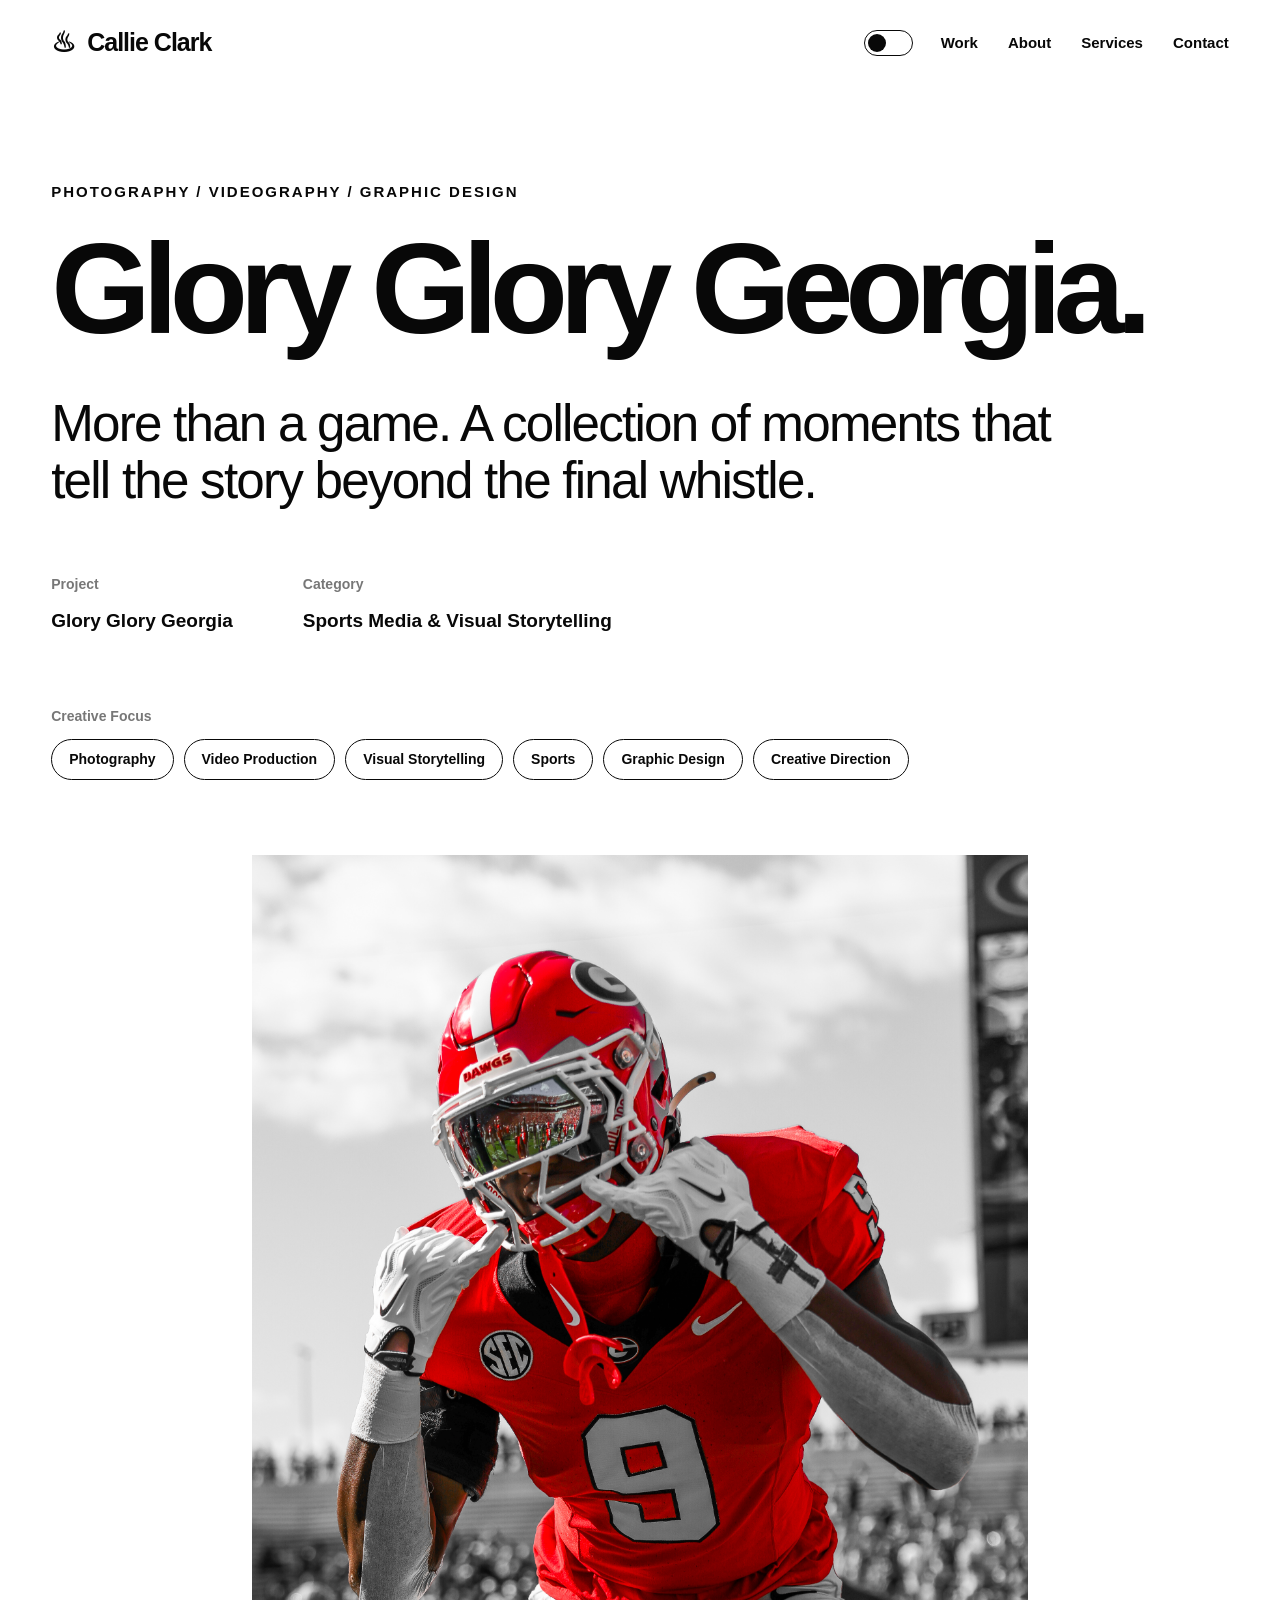
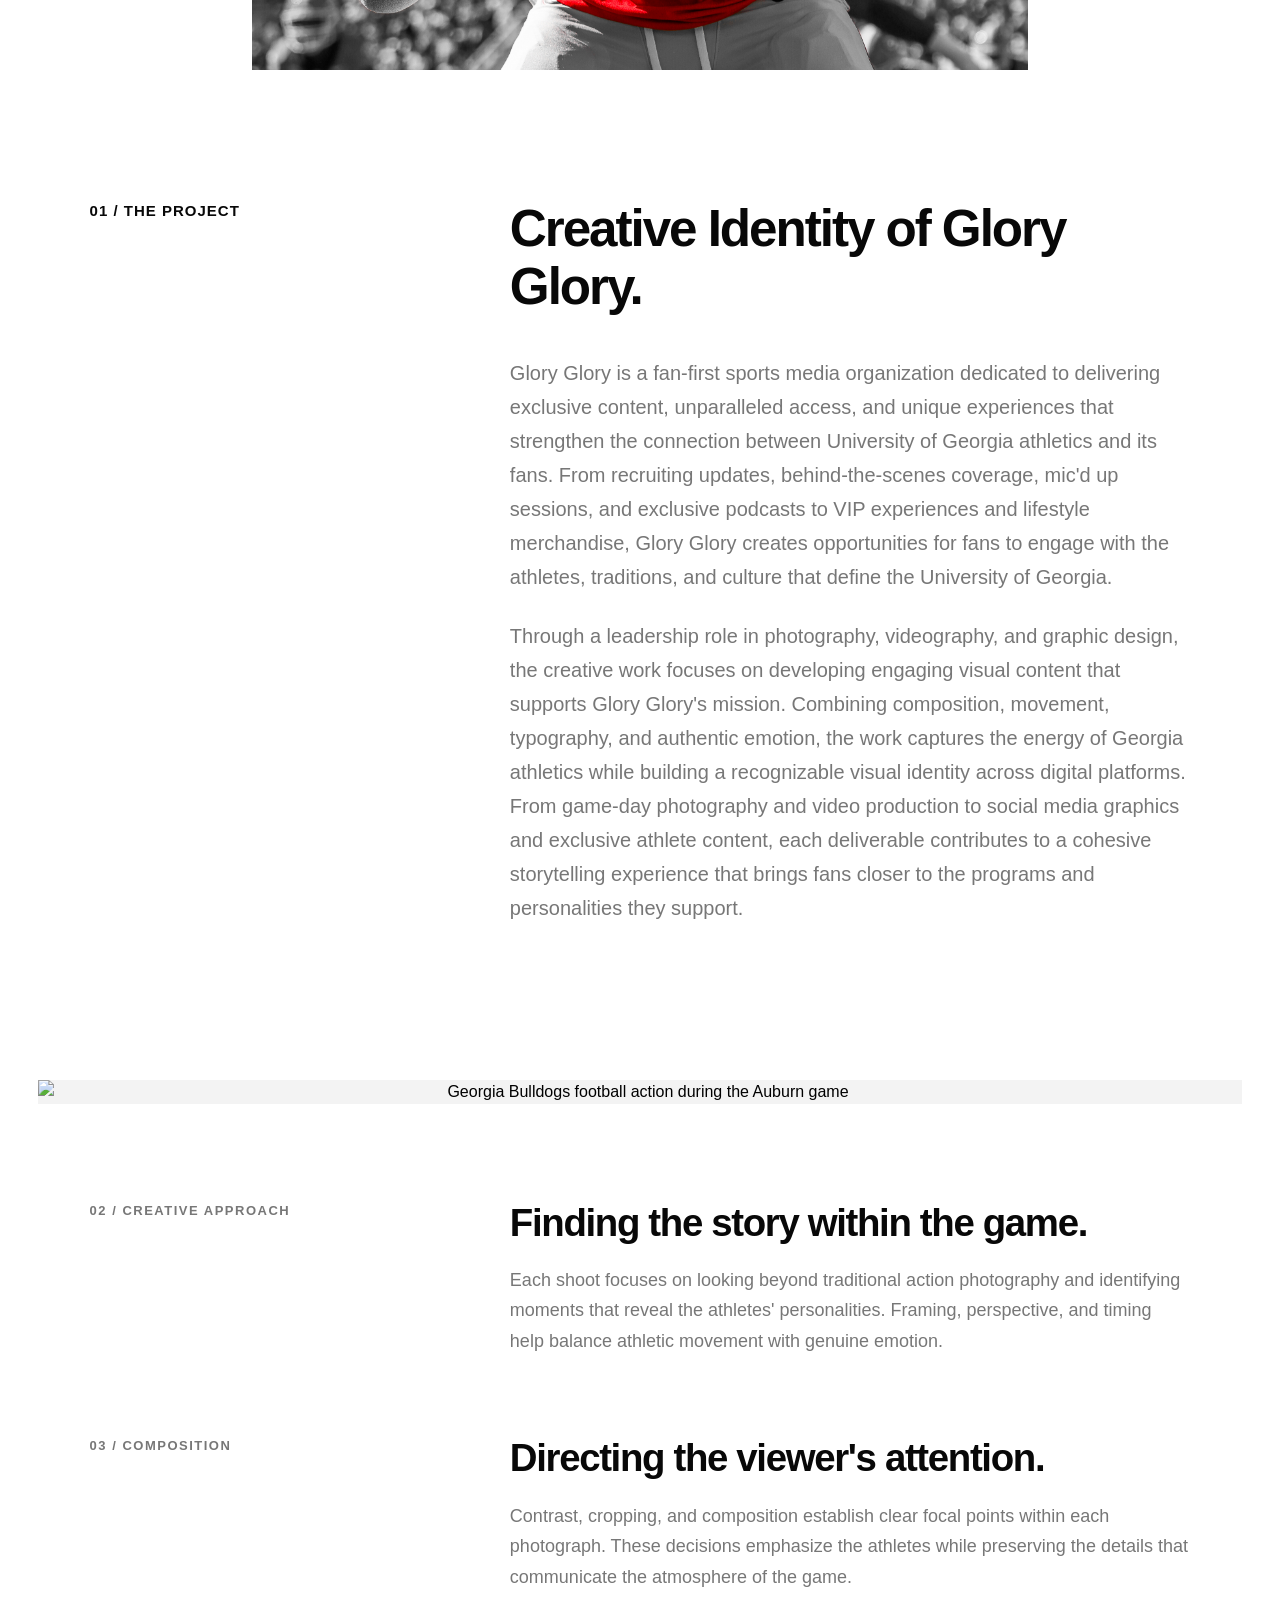
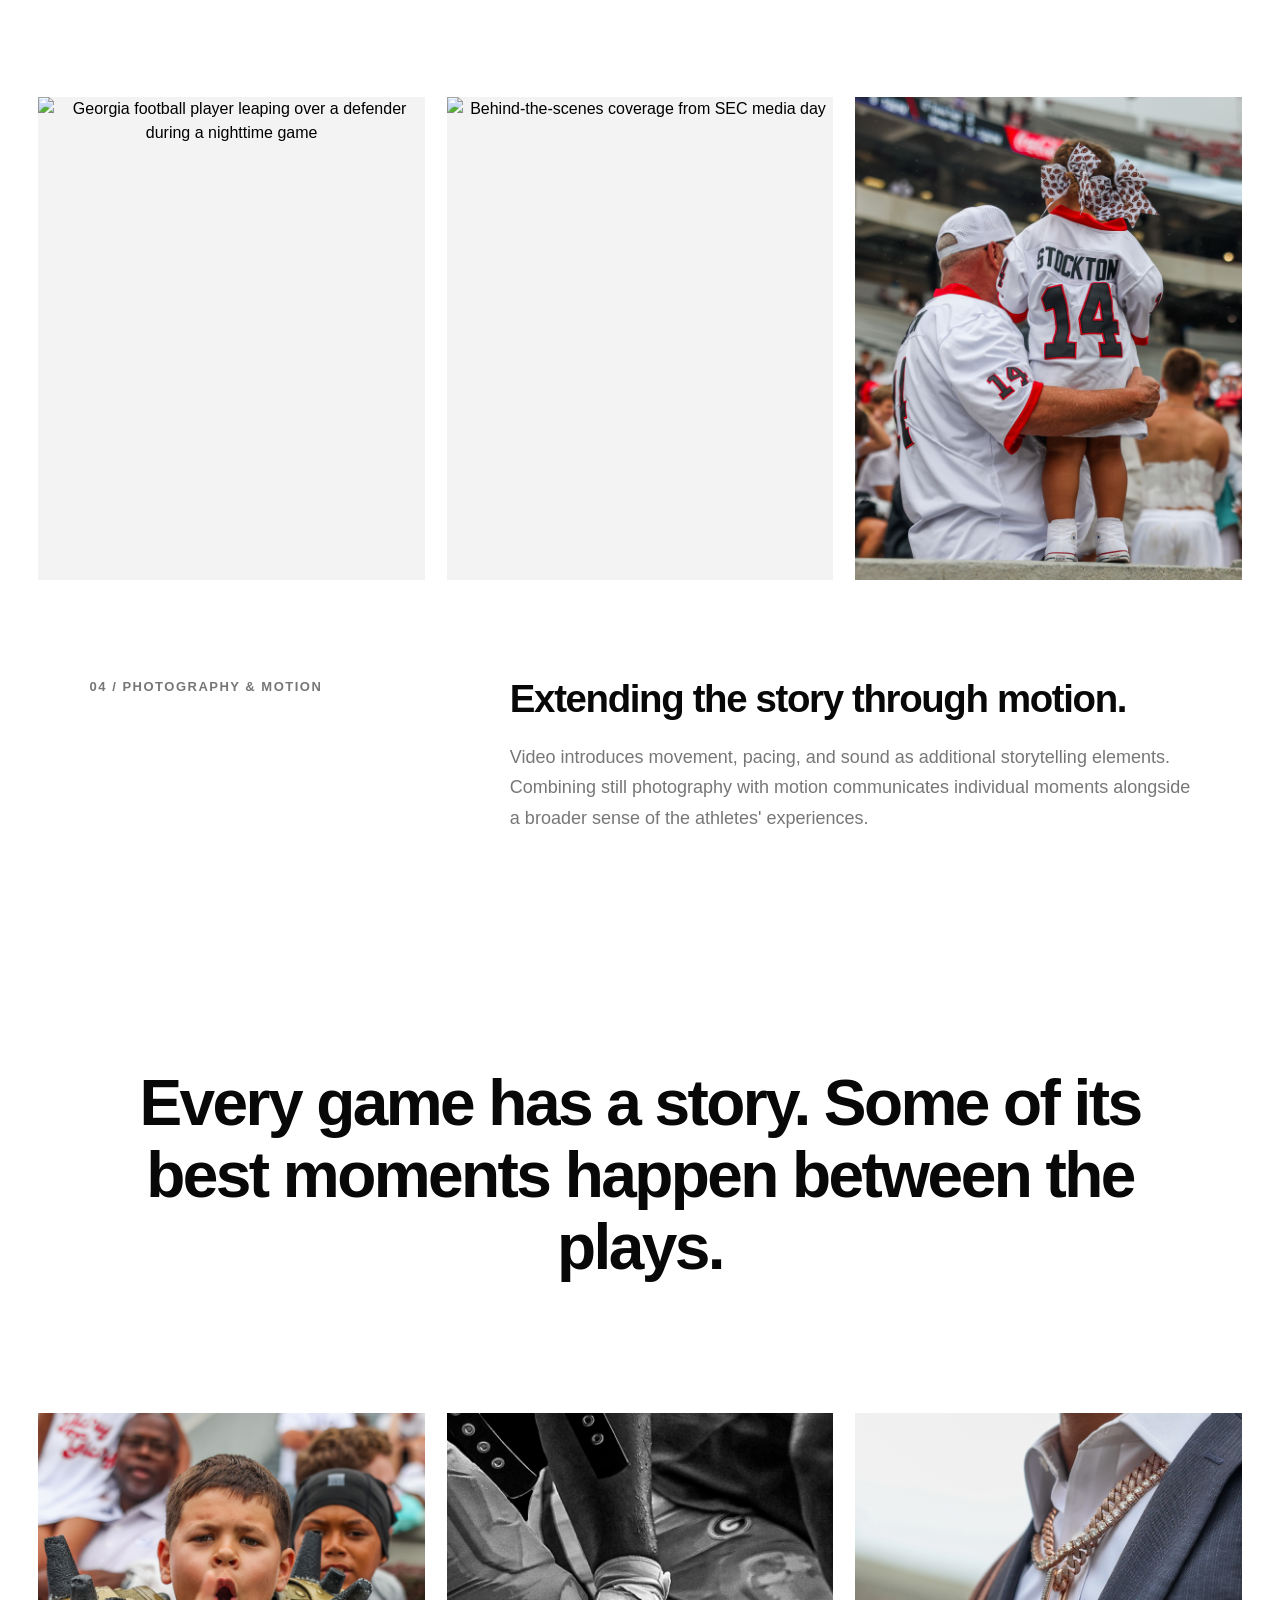
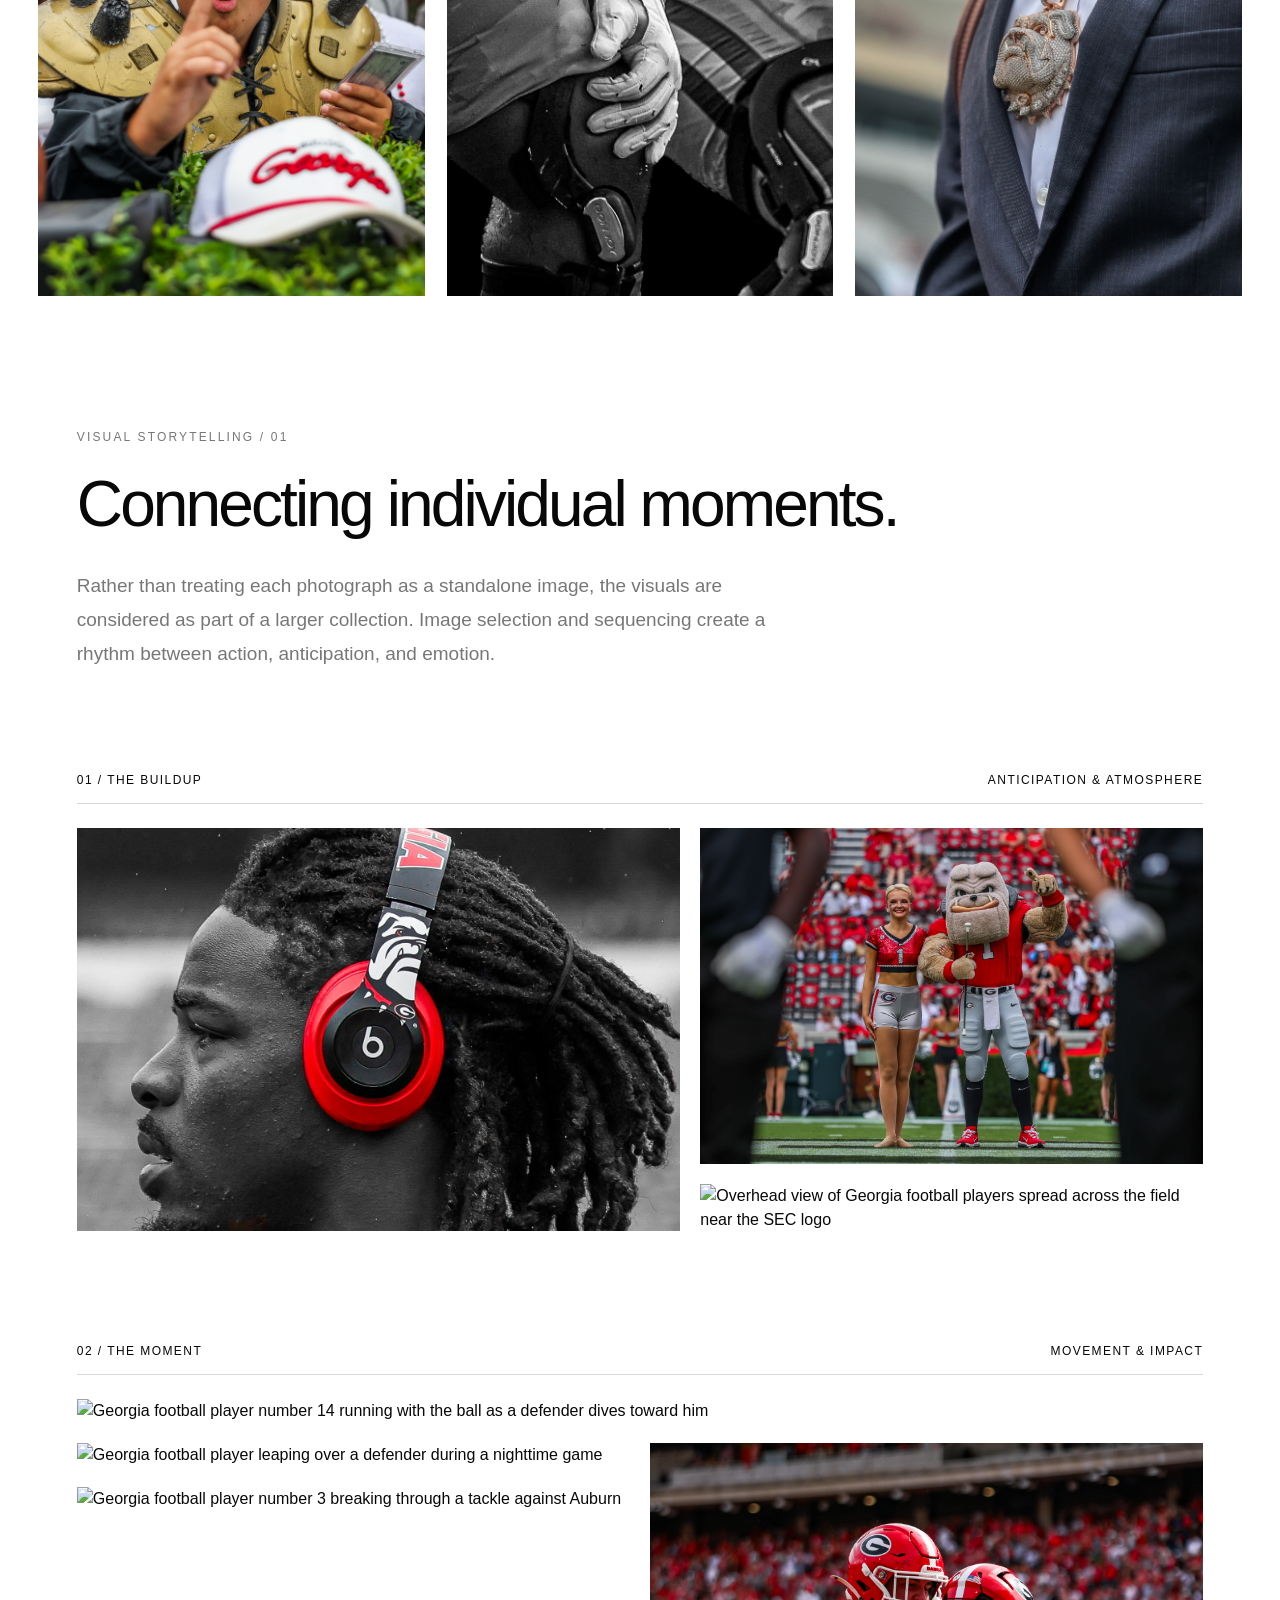
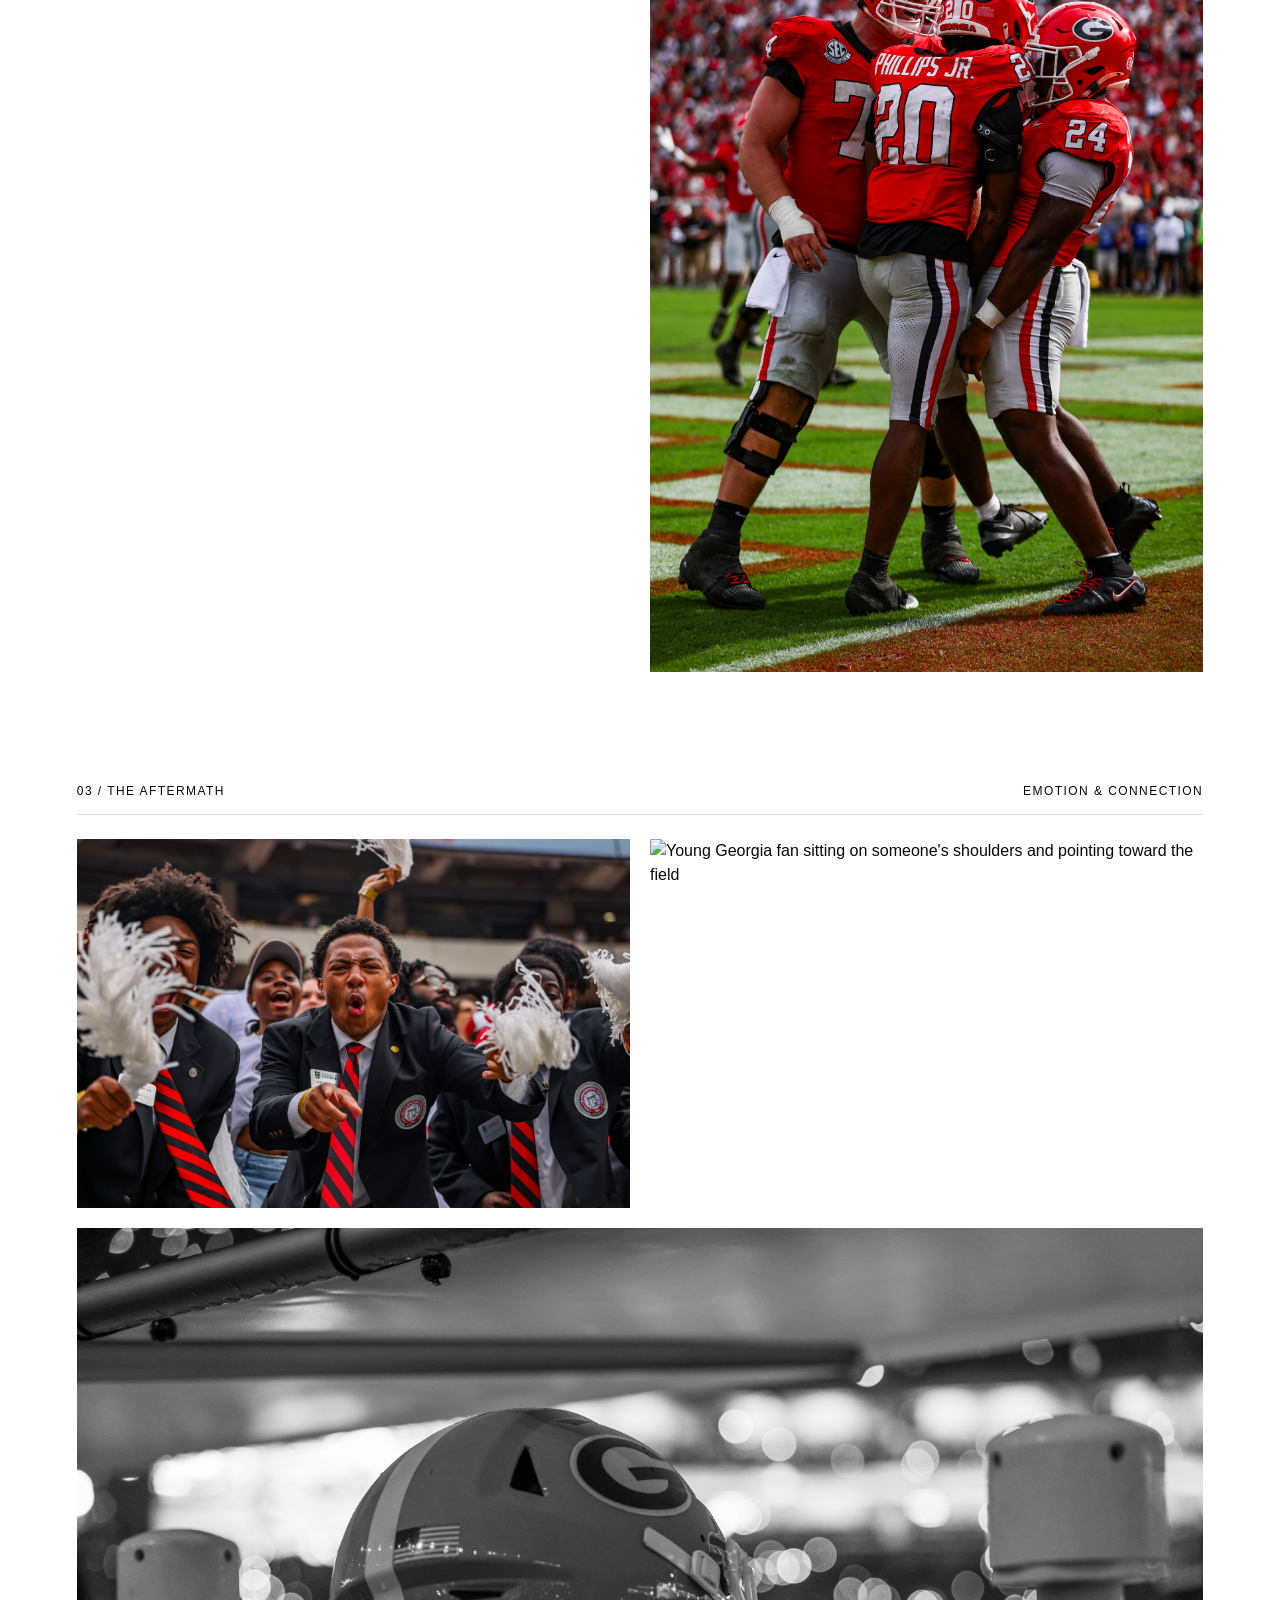
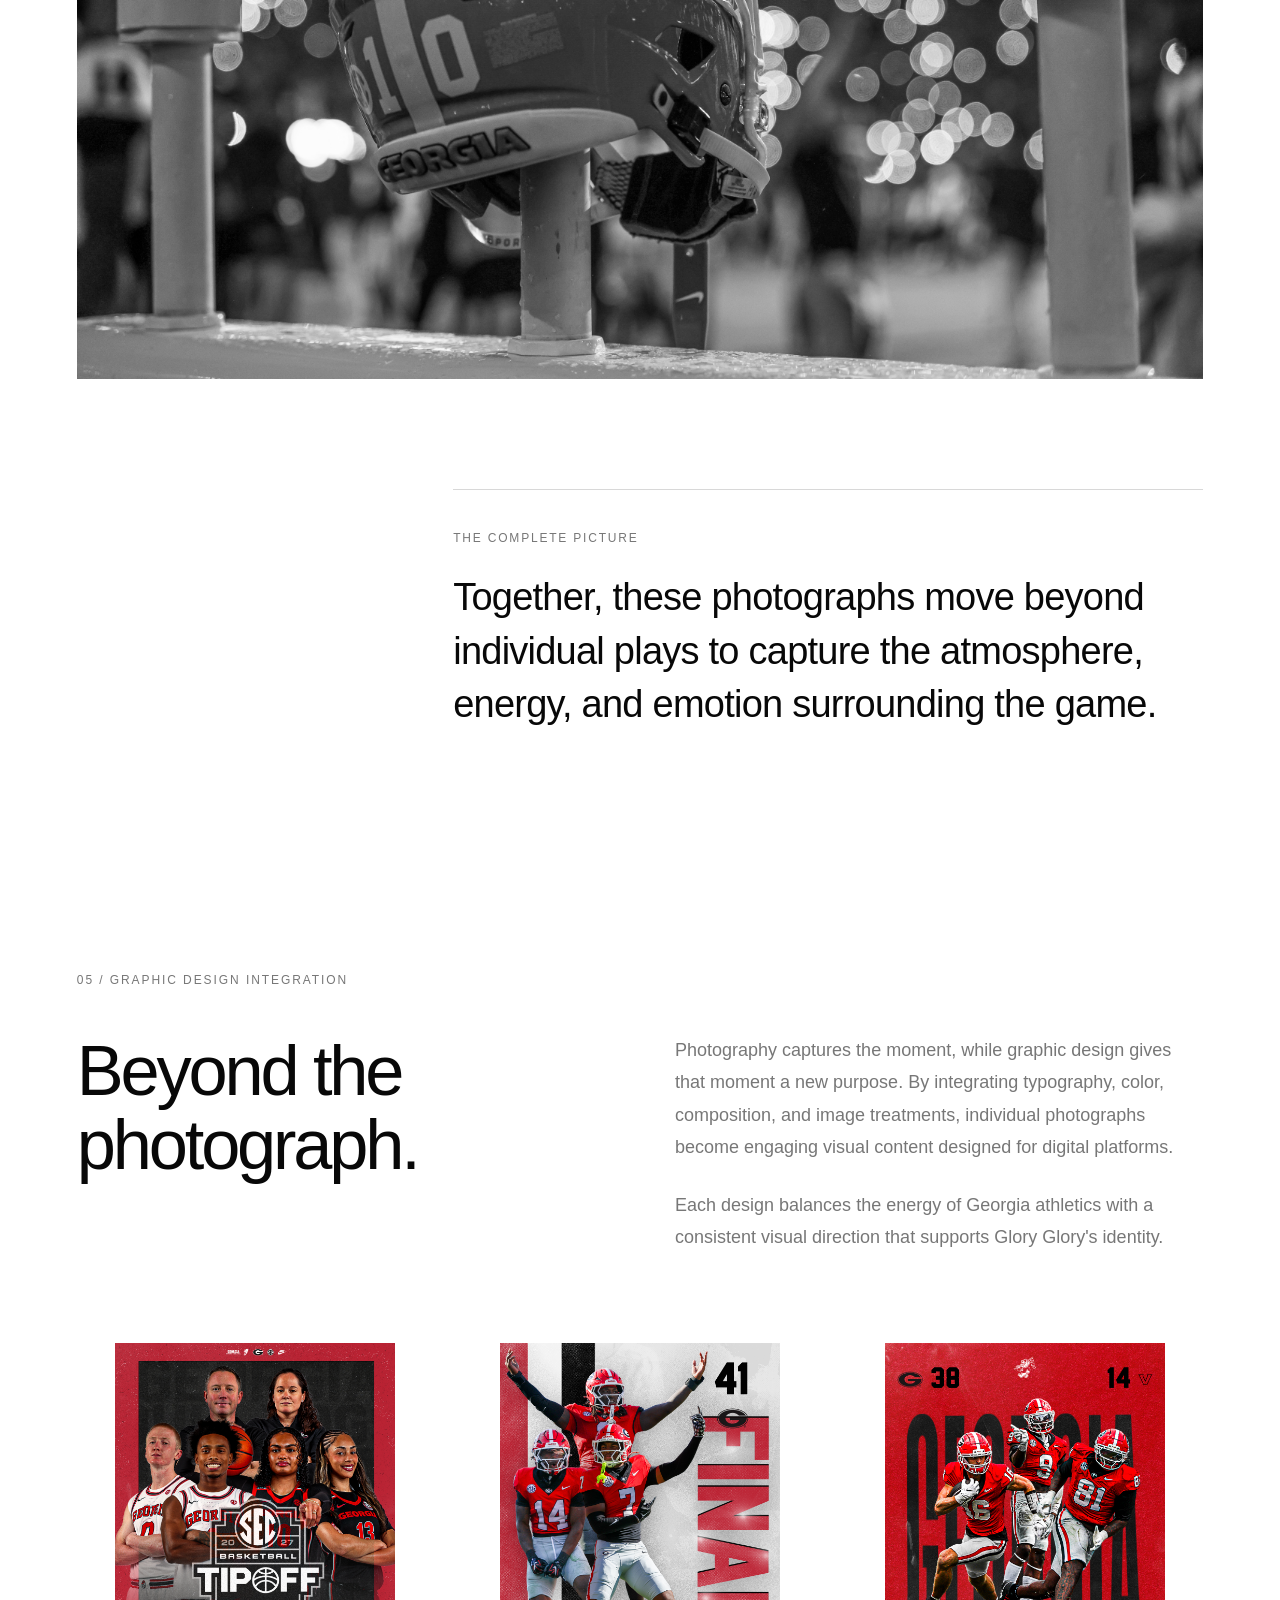
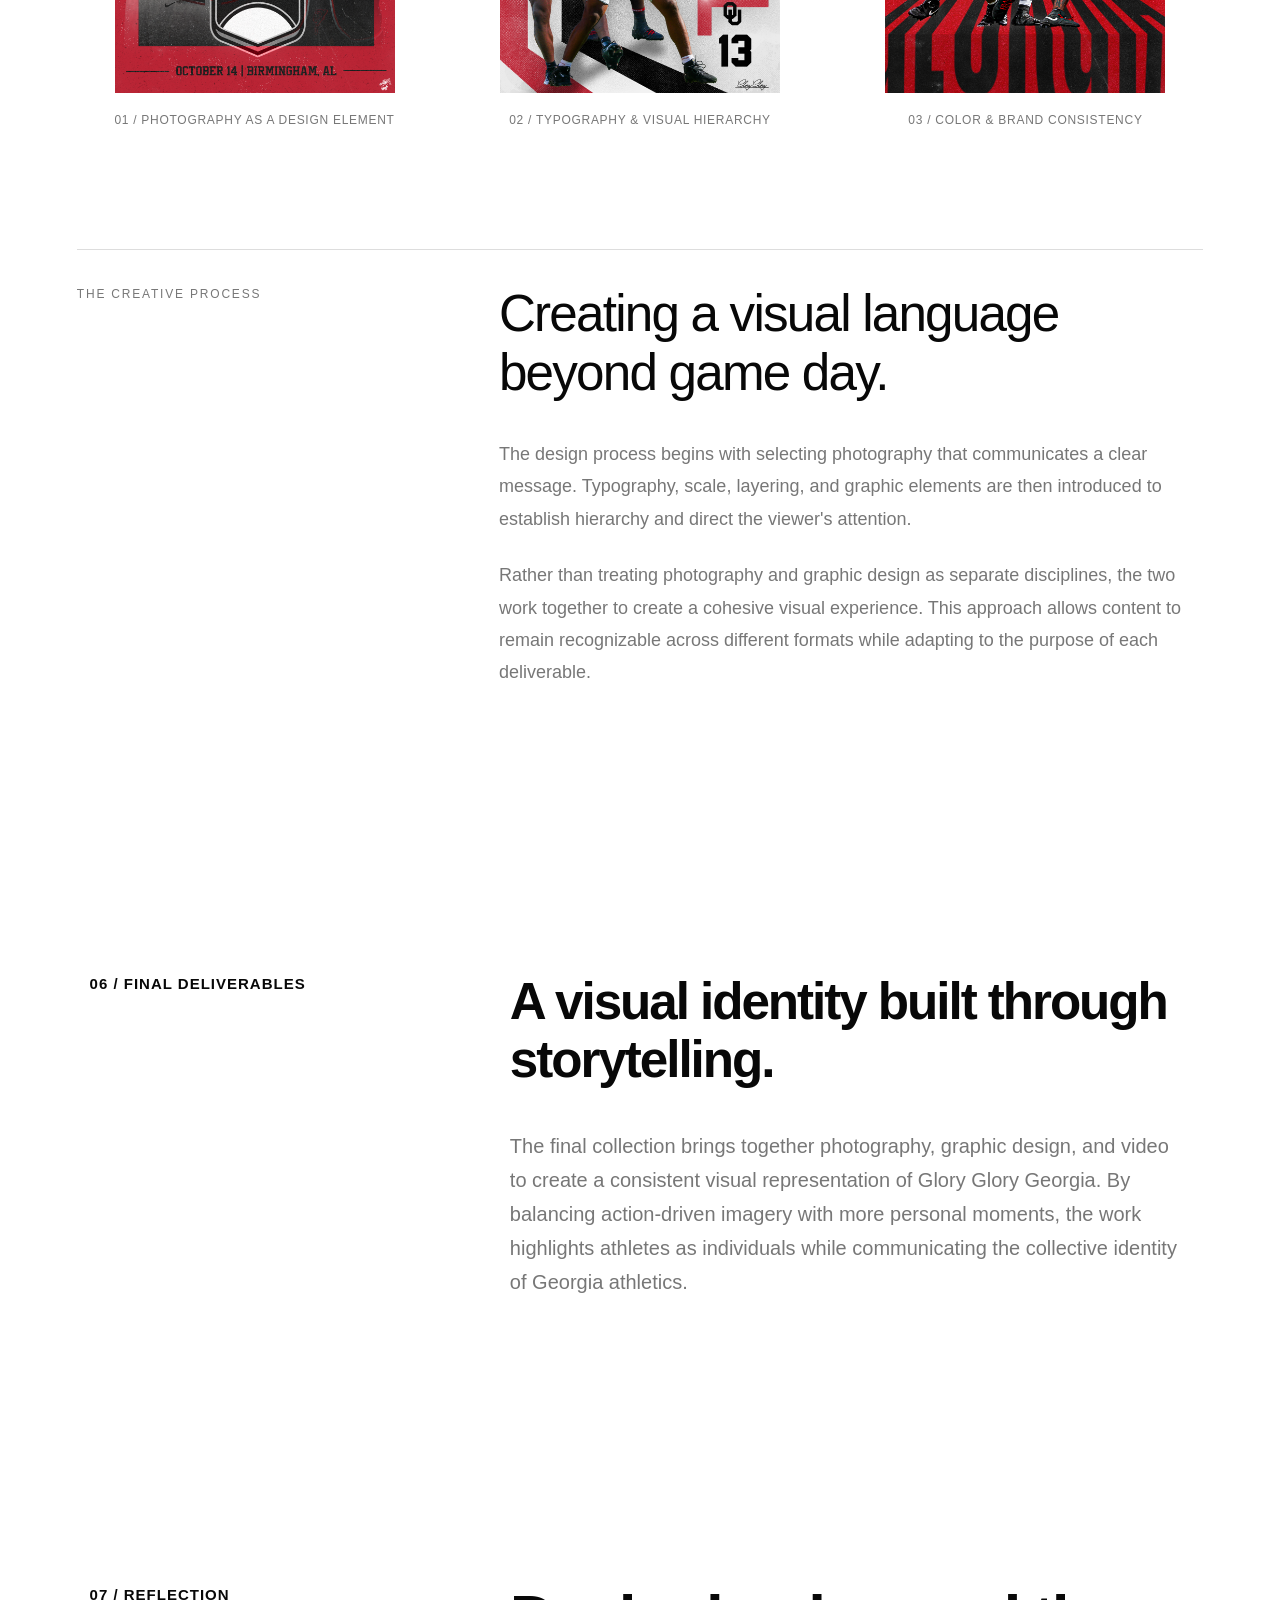
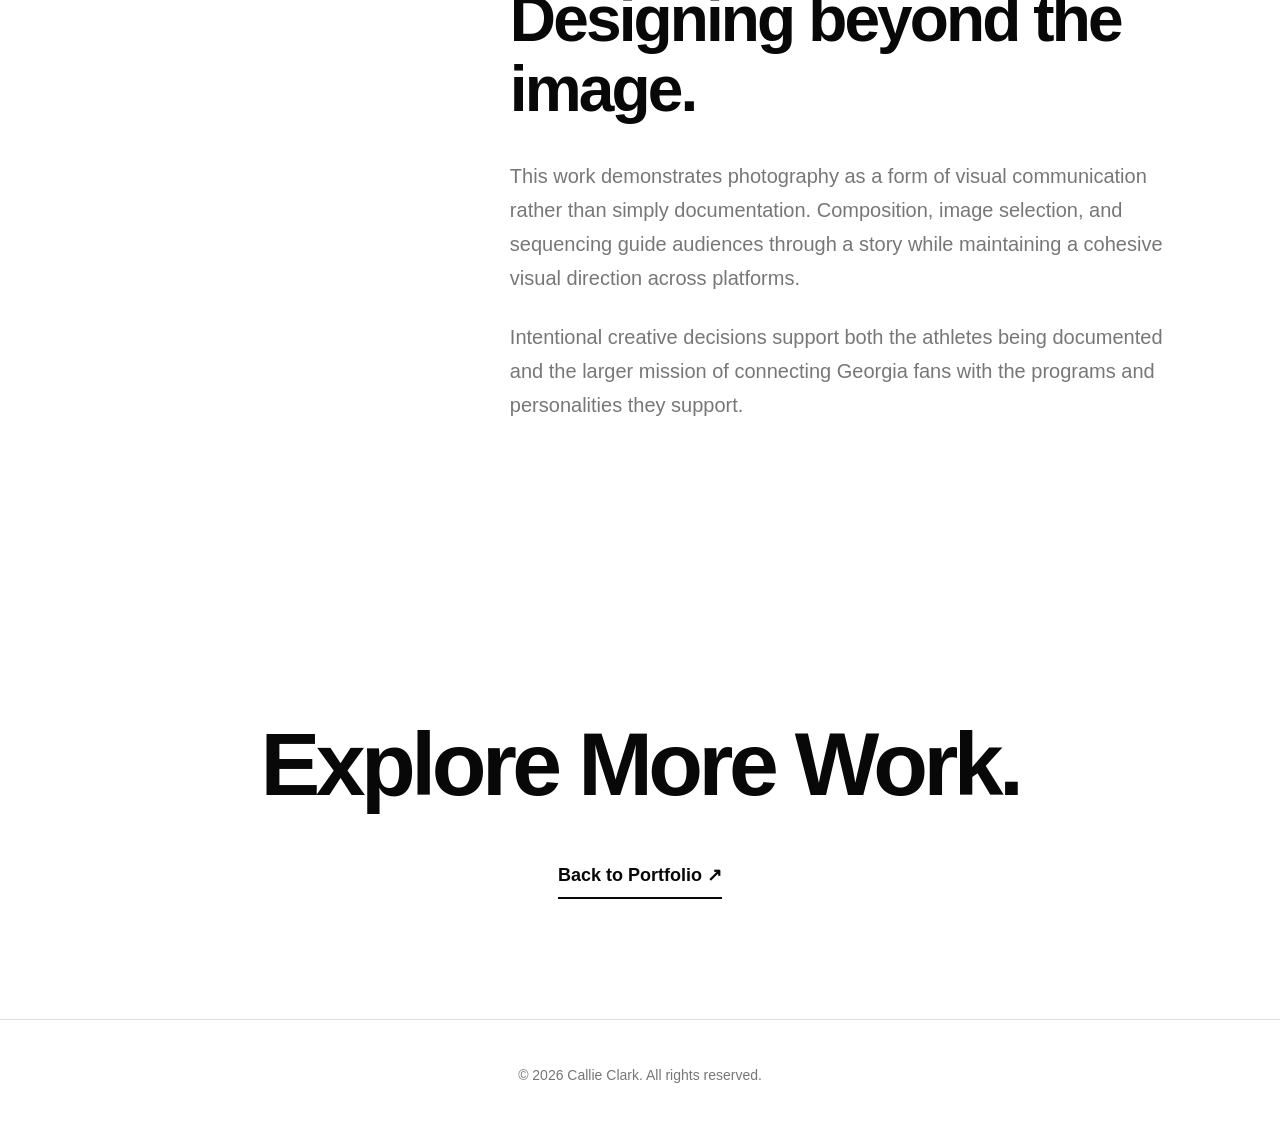
==== commit bb88bc6e: "updates" ====
--- a/GG.html
+++ b/GG.html
@@ -4,38 +4,28 @@
 
 <head>
   <meta charset="UTF-8">
-
-  <meta
-    name="viewport"
-    content="width=device-width, initial-scale=1.0"
-  >
-
+  <meta name="viewport" content="width=device-width, initial-scale=1.0">
   <title>Glory Glory Georgia | Callie Clark</title>
-
   <link rel="stylesheet" href="style.css">
 </head>
 
 <body>
 
-  <!-- =====================================
-       HEADER
-  ===================================== -->
+  <!-- HEADER -->
 
   <header class="site-header">
-
     <a href="index.html" class="logo">
       <span class="logo-icon">♨</span>
       <span>Callie Clark</span>
     </a>
 
     <div class="header-right">
-
       <button
         class="theme-toggle"
         id="themeToggle"
+        type="button"
         aria-label="Toggle dark mode"
         aria-pressed="false"
-        type="button"
       >
         <span class="toggle-circle"></span>
       </button>
@@ -50,34 +40,24 @@
       <button
         class="menu-toggle"
         id="menuToggle"
+        type="button"
         aria-label="Open navigation"
         aria-expanded="false"
         aria-controls="navLinks"
-        type="button"
       >
         <span></span>
         <span></span>
         <span></span>
       </button>
-
     </div>
-
   </header>
 
 
-  <!-- =====================================
-       MAIN CONTENT
-  ===================================== -->
-
   <main class="ochs-page">
 
-
-    <!-- =====================================
-         PROJECT INTRODUCTION
-    ===================================== -->
+    <!-- PROJECT INTRODUCTION -->
 
     <section class="ochs-intro">
-
       <div class="ochs-eyebrow">
         Photography / Videography / Graphic Design
       </div>
@@ -90,7 +70,6 @@
       </p>
 
       <div class="ochs-details">
-
         <div class="ochs-detail">
           <h3>Project</h3>
           <p>Glory Glory Georgia</p>
@@ -102,9 +81,7 @@
         </div>
 
         <div class="ochs-detail">
-
           <h3>Creative Focus</h3>
-
           <div class="ochs-tags">
             <span>Photography</span>
             <span>Video Production</span>
@@ -113,41 +90,30 @@
             <span>Graphic Design</span>
             <span>Creative Direction</span>
           </div>
-
-        </div>
-
-      </div>
-
-    </section>
-
-
-    <!-- =====================================
-         HERO PHOTOGRAPH
-    ===================================== -->
+        </div>
+      </div>
+    </section>
+
+
+    <!-- HERO PHOTOGRAPH -->
 
     <section class="gg-hero">
-  <img
-    src="GGAUB5.jpg"
-    alt="Georgia athletics featured photograph"
-  >
-</section>
-
-
-    <!-- =====================================
-         01 / THE PROJECT
-    ===================================== -->
+      <img
+        src="GGAUB5.jpg"
+        alt="Georgia Bulldogs football game-day photograph"
+      >
+    </section>
+
+
+    <!-- 01 / THE PROJECT -->
 
     <section class="ochs-story">
-
       <div class="ochs-story-label">
         01 / The Project
       </div>
 
       <div class="ochs-story-content">
-
-        <h2>
-          Creative Identity of Glory Glory.
-        </h2>
+        <h2>Creative Identity of Glory Glory.</h2>
 
         <p>
           Glory Glory is a fan-first sports media organization
@@ -178,52 +144,39 @@
           experience that brings fans closer to the programs
           and personalities they support.
         </p>
-
-      </div>
-
-    </section>
-
-
-    <!-- =====================================
-         FIRST LARGE PHOTOGRAPH
-    ===================================== -->
+      </div>
+    </section>
+
+
+    <!-- FEATURED ACTION PHOTOGRAPH -->
 
     <section
       class="ochs-gallery"
-      aria-label="Glory Glory photography"
+      aria-label="Glory Glory featured photography"
     >
-
       <button
         class="ochs-photo ochs-full"
         type="button"
+        aria-label="View Georgia football action photograph"
       >
-
         <img
           src="GGAUB3.jpg"
-          alt="Georgia athletics action photograph"
+          alt="Georgia Bulldogs football action during the Auburn game"
           loading="lazy"
         >
-
       </button>
-
-    </section>
-
-
-    <!-- =====================================
-         02 / CREATIVE APPROACH
-    ===================================== -->
+    </section>
+
+
+    <!-- 02 / CREATIVE APPROACH & 03 / COMPOSITION -->
 
     <section class="ochs-caption">
-
       <div class="ochs-caption-label">
         02 / Creative Approach
       </div>
 
       <div class="ochs-caption-content">
-
-        <h3>
-          Finding the story within the game.
-        </h3>
+        <h3>Finding the story within the game.</h3>
 
         <p>
           Each shoot focuses on looking beyond traditional
@@ -232,63 +185,14 @@
           perspective, and timing help balance athletic
           movement with genuine emotion.
         </p>
-
-      </div>
-
-    </section>
-
-
-    <!-- =====================================
-         TWO PHOTOGRAPHS
-    ===================================== -->
-
-    <section
-      class="ochs-gallery"
-      aria-label="Glory Glory composition photographs"
-    >
-
-      <div class="ochs-two">
-
-        <button class="ochs-photo" type="button">
-
-          <img
-            src="53.png"
-            alt="Sports photograph 3"
-            loading="lazy"
-          >
-
-        </button>
-
-        <button class="ochs-photo" type="button">
-
-          <img
-            src="54.png"
-            alt="Sports photograph 4"
-            loading="lazy"
-          >
-
-        </button>
-
-      </div>
-
-    </section>
-
-
-    <!-- =====================================
-         03 / COMPOSITION
-    ===================================== -->
-
-    <section class="ochs-caption">
+      </div>
 
       <div class="ochs-caption-label">
         03 / Composition
       </div>
 
       <div class="ochs-caption-content">
-
-        <h3>
-          Directing the viewer's attention.
-        </h3>
+        <h3>Directing the viewer's attention.</h3>
 
         <p>
           Contrast, cropping, and composition establish
@@ -297,92 +201,67 @@
           preserving the details that communicate the
           atmosphere of the game.
         </p>
-
-      </div>
-
-    </section>
-
-
-    <!-- =====================================
-         PHOTO / VIDEO / PHOTO
-    ===================================== -->
+      </div>
+    </section>
+
+
+    <!-- THREE-PHOTO GALLERY -->
 
     <section
       class="ochs-gallery"
-      aria-label="Glory Glory photography and video"
+      aria-label="Glory Glory photography collection"
     >
-
       <div class="ochs-three">
 
-        <!-- LEFT PHOTOGRAPH -->
-
-        <button class="ochs-photo" type="button">
-
+        <button
+          class="ochs-photo"
+          type="button"
+          aria-label="View Georgia football action against Alabama"
+        >
           <img
-            src="55.png"
-            alt="Sports photograph 5"
+            src="GGBAMA3.jpg"
+            alt="Georgia football player leaping over a defender during a nighttime game"
             loading="lazy"
           >
-
         </button>
 
-
-        <!-- CENTER VIDEO -->
-
-        <div class="ochs-photo ochs-video">
-
-          <video
-            controls
-            playsinline
-            preload="metadata"
-            poster="57.png"
-            aria-label="Sports video"
-          >
-
-            <source
-              src="seniorvideofinal.mp4"
-              type="video/mp4"
-            >
-
-            Your browser does not support HTML video.
-
-          </video>
-
-        </div>
-
-
-        <!-- RIGHT PHOTOGRAPH -->
-
-        <button class="ochs-photo" type="button">
-
+        <button
+          class="ochs-photo"
+          type="button"
+          aria-label="View SEC media day photograph"
+        >
           <img
-            src="56.png"
-            alt="Sports photograph 7"
+            src="SECMEDIA12.jpg"
+            alt="Behind-the-scenes coverage from SEC media day"
             loading="lazy"
           >
-
         </button>
 
-      </div>
-
-    </section>
-
-
-    <!-- =====================================
-         04 / PHOTOGRAPHY AND MOTION
-    ===================================== -->
+        <button
+          class="ochs-photo"
+          type="button"
+          aria-label="View Georgia football photograph"
+        >
+          <img
+            src="GGWKU20.jpg"
+            alt="Georgia football coverage during the Western Kentucky game"
+            loading="lazy"
+          >
+        </button>
+
+      </div>
+    </section>
+
+
+    <!-- 04 / PHOTOGRAPHY & MOTION -->
 
     <section class="ochs-caption">
-
       <div class="ochs-caption-label">
         04 / Photography &amp; Motion
       </div>
 
       <div class="ochs-caption-content">
-
-        <h3>
-          Extending the story through motion.
-        </h3>
+        <h3>Extending the story through motion.</h3>
 
         <p>
           Video introduces movement, pacing, and sound
@@ -391,42 +270,79 @@
           individual moments alongside a broader sense
           of the athletes' experiences.
         </p>
-
-      </div>
-
-    </section>
-
-
-    <!-- =====================================
-         EDITORIAL QUOTE
-    ===================================== -->
+      </div>
+    </section>
+
+
+    <!-- EDITORIAL QUOTE -->
 
     <section class="ochs-quote">
-
       <p>
         Every game has a story.
         Some of its best moments
         happen between the plays.
       </p>
-
-    </section>
-
-
-    <!-- =====================================
-         05 / VISUAL NARRATIVE
-    ===================================== -->
-
-    <section class="ochs-caption">
-
-      <div class="ochs-caption-label">
-        05 / Visual Narrative
-      </div>
-
-      <div class="ochs-caption-content">
-
-        <h3>
-          Connecting individual moments.
-        </h3>
+    </section>
+
+
+    <!-- SECOND THREE-PHOTO GALLERY -->
+
+    <section
+      class="ochs-gallery"
+      aria-label="Additional Glory Glory photography"
+    >
+      <div class="ochs-three">
+
+        <button
+          class="ochs-photo"
+          type="button"
+          aria-label="View Western Kentucky game photograph"
+        >
+          <img
+            src="GGWKU19.jpg"
+            alt="Georgia football photograph from the Western Kentucky game"
+            loading="lazy"
+          >
+        </button>
+
+        <button
+          class="ochs-photo"
+          type="button"
+          aria-label="View Georgia football practice photograph"
+        >
+          <img
+            src="GGPRACTICE7.jpg"
+            alt="Georgia football players photographed during practice"
+            loading="lazy"
+          >
+        </button>
+
+        <button
+          class="ochs-photo"
+          type="button"
+          aria-label="View Georgia game-day photograph"
+        >
+          <img
+            src="GGWKU21.jpg"
+            alt="Georgia football game-day photograph from the Western Kentucky game"
+            loading="lazy"
+          >
+        </button>
+
+      </div>
+    </section>
+
+
+    <!-- EDITORIAL PHOTO SEQUENCE -->
+
+    <section class="gg-story-sequence">
+
+      <div class="gg-story-intro">
+        <span class="gg-story-eyebrow">
+          VISUAL STORYTELLING / 01
+        </span>
+
+        <h2>Connecting individual moments.</h2>
 
         <p>
           Rather than treating each photograph as a
@@ -435,24 +351,285 @@
           and sequencing create a rhythm between action,
           anticipation, and emotion.
         </p>
-
-      </div>
-
-    </section>
-
-
-    <!-- =====================================
-         06 / FINAL DELIVERABLES
-    ===================================== -->
+      </div>
+
+
+      <!-- CHAPTER 01 / THE BUILDUP -->
+
+      <div class="gg-story-chapter">
+        <div class="gg-story-chapter-heading">
+          <span>01 / THE BUILDUP</span>
+          <span>Anticipation &amp; Atmosphere</span>
+        </div>
+
+        <div class="gg-story-grid gg-story-grid--opening">
+
+          <figure class="gg-story-photo">
+            <img
+              src="GGVANDY17.jpg"
+              alt="Black-and-white side profile of a Georgia football player wearing bright red headphones"
+              loading="lazy"
+            >
+          </figure>
+
+          <figure class="gg-story-photo">
+            <img
+              src="GGTS2.jpg"
+              alt="Georgia mascot Hairy Dawg and a cheerleader on the field, framed by football players"
+              loading="lazy"
+            >
+          </figure>
+
+          <figure class="gg-story-photo">
+            <img
+              src="GGOU3.jpg"
+              alt="Overhead view of Georgia football players spread across the field near the SEC logo"
+              loading="lazy"
+            >
+          </figure>
+
+        </div>
+      </div>
+
+
+      <!-- CHAPTER 02 / THE MOMENT -->
+
+      <div class="gg-story-chapter">
+        <div class="gg-story-chapter-heading">
+          <span>02 / THE MOMENT</span>
+          <span>Movement &amp; Impact</span>
+        </div>
+
+        <div class="gg-moment-layout">
+
+          <!-- LARGE TOP PHOTOGRAPH -->
+
+          <figure class="gg-moment-featured">
+            <img
+              src="GGAUB1.jpg"
+              alt="Georgia football player number 14 running with the ball as a defender dives toward him"
+              loading="lazy"
+            >
+          </figure>
+
+          <!-- BOTTOM PHOTOGRAPH LAYOUT -->
+
+          <div class="gg-moment-bottom">
+
+            <!-- TWO PHOTOS STACKED ON THE LEFT -->
+
+            <div class="gg-moment-left">
+
+              <figure class="gg-moment-photo">
+                <img
+                  src="GGBAMA3.jpg"
+                  alt="Georgia football player leaping over a defender during a nighttime game"
+                  loading="lazy"
+                >
+              </figure>
+
+              <figure class="gg-moment-photo">
+                <img
+                  src="GGAUB2.jpg"
+                  alt="Georgia football player number 3 breaking through a tackle against Auburn"
+                  loading="lazy"
+                >
+              </figure>
+
+            </div>
+
+            <!-- CELEBRATION PHOTO ON THE RIGHT -->
+
+            <div class="gg-moment-right">
+              <figure class="gg-moment-photo">
+                <img
+                  src="GGVANDY1.jpg"
+                  alt="Georgia football players celebrating together on the field"
+                  loading="lazy"
+                >
+              </figure>
+            </div>
+
+          </div>
+        </div>
+      </div>
+
+
+      <!-- CHAPTER 03 / THE AFTERMATH -->
+
+      <div class="gg-story-chapter">
+        <div class="gg-story-chapter-heading">
+          <span>03 / THE AFTERMATH</span>
+          <span>Emotion &amp; Connection</span>
+        </div>
+
+        <div class="gg-story-grid gg-story-grid--closing">
+
+          <figure class="gg-story-photo">
+            <img
+              src="GGWKU10.jpg"
+              alt="Georgia marching band members cheering and celebrating toward the camera"
+              loading="lazy"
+            >
+          </figure>
+
+          <figure class="gg-story-photo">
+            <img
+              src="GGWKU17.jpg"
+              alt="Young Georgia fan sitting on someone's shoulders and pointing toward the field"
+              loading="lazy"
+            >
+          </figure>
+
+          <figure class="gg-story-photo">
+            <img
+              src="GGBAMA5.jpg"
+              alt="Black-and-white Georgia football helmets lined up on the sideline beneath blurred stadium lights"
+              loading="lazy"
+            >
+          </figure>
+
+        </div>
+      </div>
+
+
+      <!-- CLOSING STATEMENT -->
+
+      <div class="gg-story-ending">
+        <span>THE COMPLETE PICTURE</span>
+
+        <p>
+          Together, these photographs move beyond
+          individual plays to capture the atmosphere,
+          energy, and emotion surrounding the game.
+        </p>
+      </div>
+
+    </section>
+
+
+    <!-- 05 / GRAPHIC DESIGN INTEGRATION -->
+
+    <section class="gg-graphics-section">
+
+      <div class="gg-graphics-intro">
+        <span class="gg-graphics-label">
+          05 / GRAPHIC DESIGN INTEGRATION
+        </span>
+
+        <div class="gg-graphics-heading">
+          <h2>Beyond the photograph.</h2>
+
+          <div class="gg-graphics-description">
+            <p>
+              Photography captures the moment, while graphic
+              design gives that moment a new purpose. By
+              integrating typography, color, composition,
+              and image treatments, individual photographs
+              become engaging visual content designed for
+              digital platforms.
+            </p>
+
+            <p>
+              Each design balances the energy of Georgia
+              athletics with a consistent visual direction
+              that supports Glory Glory's identity.
+            </p>
+          </div>
+        </div>
+      </div>
+
+
+      <!-- THREE GRAPHICS IN ONE ROW -->
+
+      <div class="gg-graphics-showcase">
+        <div class="gg-graphics-three">
+
+          <figure class="gg-graphics-item">
+            <img
+              src="GGGRAPHIC1.PNG"
+              alt="Glory Glory Georgia sports graphic combining athlete photography, typography, and visual design"
+              loading="lazy"
+            >
+
+            <figcaption>
+              01 / Photography as a Design Element
+            </figcaption>
+          </figure>
+
+          <figure class="gg-graphics-item">
+            <img
+              src="GGGRAPHIC2.png"
+              alt="Georgia athletics promotional graphic featuring bold typography and sports photography"
+              loading="lazy"
+            >
+
+            <figcaption>
+              02 / Typography &amp; Visual Hierarchy
+            </figcaption>
+          </figure>
+
+          <figure class="gg-graphics-item">
+            <img
+              src="GGGRAPHIC3.png"
+              alt="Glory Glory social media graphic using Georgia-inspired colors and photographic imagery"
+              loading="lazy"
+            >
+
+            <figcaption>
+              03 / Color &amp; Brand Consistency
+            </figcaption>
+          </figure>
+
+        </div>
+      </div>
+
+
+      <!-- GRAPHIC DESIGN PROCESS -->
+
+      <div class="gg-graphics-process">
+        <div class="gg-graphics-process-label">
+          THE CREATIVE PROCESS
+        </div>
+
+        <div class="gg-graphics-process-content">
+          <h3>
+            Creating a visual language
+            beyond game day.
+          </h3>
+
+          <p>
+            The design process begins with selecting
+            photography that communicates a clear
+            message. Typography, scale, layering,
+            and graphic elements are then introduced
+            to establish hierarchy and direct the
+            viewer's attention.
+          </p>
+
+          <p>
+            Rather than treating photography and
+            graphic design as separate disciplines,
+            the two work together to create a
+            cohesive visual experience. This approach
+            allows content to remain recognizable
+            across different formats while adapting
+            to the purpose of each deliverable.
+          </p>
+        </div>
+      </div>
+
+    </section>
+
+
+    <!-- 06 / FINAL DELIVERABLES -->
 
     <section class="ochs-story">
-
       <div class="ochs-story-label">
         06 / Final Deliverables
       </div>
 
       <div class="ochs-story-content">
-
         <h2>
           A visual identity built
           through storytelling.
@@ -467,251 +644,13 @@
           as individuals while communicating the collective
           identity of Georgia athletics.
         </p>
-
-      </div>
-
-    </section>
-
-
-    <!-- =====================================
-         GAME DAY PHOTOGRAPHY COLLECTIONS
-    ===================================== -->
-
-    <section
-      class="ochs-gallery gg-collections"
-      aria-label="Glory Glory photography collections"
-    >
-
-      <div class="gg-collections-heading">
-
-        <h2>Through the Lens.</h2>
-
-        <p>
-          Explore Georgia athletics through individual
-          game-day galleries and behind-the-scenes coverage.
-          Select a collection to view the complete photo story.
-        </p>
-
-      </div>
-
-
-      <div class="gg-collections-grid">
-
-
-        <!-- ===============================
-             AUBURN
-        =============================== -->
-
-        <a
-          href="GGgallery.html?game=auburn"
-          class="gg-collection-card"
-        >
-
-          <img
-            src="GGAUB6.jpg"
-            alt="Georgia vs. Auburn football photography"
-            loading="lazy"
-          >
-
-          <div class="gg-collection-info">
-
-            <div>
-              <h3>Georgia vs. Auburn</h3>
-              <p>7 Photographs</p>
-            </div>
-
-            <span>Explore ↗</span>
-
-          </div>
-
-        </a>
-
-
-        <!-- ===============================
-             ALABAMA
-        =============================== -->
-
-        <a
-          href="GGgallery.html?game=alabama"
-          class="gg-collection-card"
-        >
-
-          <img
-            src="GGBAMA16.jpg"
-            alt="Georgia vs. Alabama football photography"
-            loading="lazy"
-          >
-
-          <div class="gg-collection-info">
-
-            <div>
-              <h3>Georgia vs. Alabama</h3>
-              <p>16 Photographs</p>
-            </div>
-
-            <span>Explore ↗</span>
-
-          </div>
-
-        </a>
-
-
-        <!-- ===============================
-             OKLAHOMA
-        =============================== -->
-
-        <a
-          href="GGgallery.html?game=oklahoma"
-          class="gg-collection-card"
-        >
-
-          <img
-            src="GGOU1.jpg"
-            alt="Georgia vs. Oklahoma photography"
-            loading="lazy"
-          >
-
-          <div class="gg-collection-info">
-
-            <div>
-              <h3>Georgia vs. Oklahoma</h3>
-              <p>7 Photographs</p>
-            </div>
-
-            <span>Explore ↗</span>
-
-          </div>
-
-        </a>
-
-
-        <!-- ===============================
-             PRACTICE
-        =============================== -->
-
-        <a
-          href="GGgallery.html?game=practice"
-          class="gg-collection-card"
-        >
-
-          <img
-            src="GGPRACTICE1.jpg"
-            alt="Georgia athletics practice photography"
-            loading="lazy"
-          >
-
-          <div class="gg-collection-info">
-
-            <div>
-              <h3>Behind the Scenes</h3>
-              <p>7 Photographs</p>
-            </div>
-
-            <span>Explore ↗</span>
-
-          </div>
-
-        </a>
-
-
-        <!-- ===============================
-             TS COLLECTION
-        =============================== -->
-
-        <a
-          href="GGgallery.html?game=ts"
-          class="gg-collection-card"
-        >
-
-          <img
-            src="GGTS1.jpg"
-            alt="Georgia TS photography collection"
-            loading="lazy"
-          >
-
-          <div class="gg-collection-info">
-
-            <div>
-              <h3>Georgia vs. TS</h3>
-              <p>9 Photographs</p>
-            </div>
-
-            <span>Explore ↗</span>
-
-          </div>
-
-        </a>
-
-
-        <!-- ===============================
-             VANDERBILT
-        =============================== -->
-
-        <a
-          href="GGgallery.html?game=vanderbilt"
-          class="gg-collection-card"
-        >
-
-          <img
-            src="GGVANDY14.jpg"
-            alt="Georgia vs. Vanderbilt football photography"
-            loading="lazy"
-          >
-
-          <div class="gg-collection-info">
-
-            <div>
-              <h3>Georgia vs. Vanderbilt</h3>
-              <p>22 Photographs</p>
-            </div>
-
-            <span>Explore ↗</span>
-
-          </div>
-
-        </a>
-
-
-        <!-- ===============================
-             WESTERN KENTUCKY
-        =============================== -->
-
-        <a
-          href="GGgallery.html?game=wku"
-          class="gg-collection-card"
-        >
-
-          <img
-            src="GGWKU5.jpg"
-            alt="Georgia vs. Western Kentucky photography"
-            loading="lazy"
-          >
-
-          <div class="gg-collection-info">
-
-            <div>
-              <h3>Georgia vs. Western Kentucky</h3>
-              <p>25 Photographs</p>
-            </div>
-
-            <span>Explore ↗</span>
-
-          </div>
-
-        </a>
-
-
-      </div>
-
-    </section>
-
-
-    <!-- =====================================
-         07 / REFLECTION
-    ===================================== -->
+      </div>
+    </section>
+
+
+    <!-- 07 / REFLECTION -->
 
     <section class="ochs-conclusion">
-
       <div class="ochs-conclusion-inner">
 
         <div class="ochs-conclusion-label">
@@ -719,10 +658,7 @@
         </div>
 
         <div>
-
-          <h2>
-            Designing beyond the image.
-          </h2>
+          <h2>Designing beyond the image.</h2>
 
           <p>
             This work demonstrates photography as a form
@@ -739,47 +675,33 @@
             mission of connecting Georgia fans with the
             programs and personalities they support.
           </p>
-
-        </div>
-
-      </div>
-
-    </section>
-
-
-    <!-- =====================================
-         CLOSING
-    ===================================== -->
+        </div>
+
+      </div>
+    </section>
+
+
+    <!-- CLOSING -->
 
     <section class="ochs-ending">
-
       <h2>Explore More Work.</h2>
 
       <a href="index.html" class="ochs-back">
-        Back to Portfolio ↗
+        Back to Portfolio &nearr;
       </a>
-
     </section>
 
   </main>
 
 
-  <!-- =====================================
-       FOOTER
-  ===================================== -->
+  <!-- FOOTER -->
 
   <footer class="site-footer">
-
-    <p>
-      © 2026 Callie Clark. All rights reserved.
-    </p>
-
+    <p>&copy; 2026 Callie Clark. All rights reserved.</p>
   </footer>
 
 
-  <!-- =====================================
-       PHOTO LIGHTBOX
-  ===================================== -->
+  <!-- PHOTO LIGHTBOX -->
 
   <div
     class="ochs-lightbox"
@@ -789,7 +711,6 @@
     aria-label="Photo viewer"
     aria-hidden="true"
   >
-
     <button
       class="ochs-lightbox-close"
       id="ochsClose"
@@ -799,195 +720,113 @@
       &times;
     </button>
 
-    <img
-      id="ochsLightboxImage"
-      alt=""
-    >
-
+    <img id="ochsLightboxImage" alt="">
   </div>
 
 
-  <!-- =====================================
-       JAVASCRIPT
-  ===================================== -->
+  <!-- JAVASCRIPT -->
 
   <script>
-
-    /* =====================================
-       DARK MODE
-    ===================================== */
-
-    const themeToggle =
-      document.getElementById("themeToggle");
+    // DARK MODE
+
+    const themeToggle = document.getElementById("themeToggle");
 
     function updateThemeButton() {
-
       themeToggle.setAttribute(
         "aria-pressed",
-        String(
-          document.body.classList.contains("dark-mode")
-        )
+        String(document.body.classList.contains("dark-mode"))
       );
-
     }
 
     themeToggle.addEventListener("click", () => {
-
       document.body.classList.toggle("dark-mode");
-
       updateThemeButton();
-
     });
 
     updateThemeButton();
 
 
-    /* =====================================
-       MOBILE NAVIGATION
-    ===================================== */
-
-    const menuToggle =
-      document.getElementById("menuToggle");
-
-    const navLinks =
-      document.getElementById("navLinks");
+    // MOBILE NAVIGATION
+
+    const menuToggle = document.getElementById("menuToggle");
+    const navLinks = document.getElementById("navLinks");
 
     menuToggle.addEventListener("click", () => {
-
-      const isOpen =
-        navLinks.classList.toggle("active");
-
-      menuToggle.setAttribute(
-        "aria-expanded",
-        String(isOpen)
-      );
-
+      const isOpen = navLinks.classList.toggle("active");
+
+      menuToggle.setAttribute("aria-expanded", String(isOpen));
       menuToggle.setAttribute(
         "aria-label",
-        isOpen
-          ? "Close navigation"
-          : "Open navigation"
+        isOpen ? "Close navigation" : "Open navigation"
       );
-
     });
 
-
-    /* CLOSE MENU AFTER LINK CLICK */
-
-    document.querySelectorAll(".nav-links a")
-      .forEach(link => {
-
-        link.addEventListener("click", () => {
-
-          navLinks.classList.remove("active");
-
-          menuToggle.setAttribute(
-            "aria-expanded",
-            "false"
-          );
-
-          menuToggle.setAttribute(
-            "aria-label",
-            "Open navigation"
-          );
-
-        });
-
+    document.querySelectorAll(".nav-links a").forEach(link => {
+      link.addEventListener("click", () => {
+        navLinks.classList.remove("active");
+        menuToggle.setAttribute("aria-expanded", "false");
+        menuToggle.setAttribute("aria-label", "Open navigation");
       });
-
-
-    /* =====================================
-       IMAGE LIGHTBOX
-    ===================================== */
-
-    const lightbox =
-      document.getElementById("ochsLightbox");
-
-    const lightboxImage =
-      document.getElementById("ochsLightboxImage");
-
-    const closeButton =
-      document.getElementById("ochsClose");
+    });
+
+
+    // PHOTO LIGHTBOX
+
+    const lightbox = document.getElementById("ochsLightbox");
+    const lightboxImage = document.getElementById("ochsLightboxImage");
+    const closeButton = document.getElementById("ochsClose");
 
     let previousFocus = null;
 
-
-    /* OPEN PHOTO */
-
-    document.querySelectorAll("button.ochs-photo")
-      .forEach(photo => {
-
-        photo.addEventListener("click", () => {
-
-          const image = photo.querySelector("img");
-
-          if (!image) return;
-
-          previousFocus = document.activeElement;
-
-          lightboxImage.src = image.src;
-          lightboxImage.alt = image.alt;
-
-          lightbox.classList.add("active");
-
-          lightbox.setAttribute(
-            "aria-hidden",
-            "false"
-          );
-
-          document.body.style.overflow = "hidden";
-
-          closeButton.focus();
-
-        });
-
+    // OPEN PHOTO
+
+    document.querySelectorAll("button.ochs-photo").forEach(photo => {
+      photo.addEventListener("click", () => {
+        const image = photo.querySelector("img");
+
+        if (!image) return;
+
+        previousFocus = document.activeElement;
+
+        lightboxImage.src = image.src;
+        lightboxImage.alt = image.alt;
+
+        lightbox.classList.add("active");
+        lightbox.setAttribute("aria-hidden", "false");
+
+        document.body.style.overflow = "hidden";
+        closeButton.focus();
       });
-
-
-    /* CLOSE PHOTO */
+    });
+
+
+    // CLOSE PHOTO
 
     function closeLightbox() {
-
       lightbox.classList.remove("active");
-
-      lightbox.setAttribute(
-        "aria-hidden",
-        "true"
-      );
+      lightbox.setAttribute("aria-hidden", "true");
 
       document.body.style.overflow = "";
-
       lightboxImage.removeAttribute("src");
 
       if (previousFocus) {
         previousFocus.focus();
       }
-
     }
 
-
-    closeButton.addEventListener(
-      "click",
-      closeLightbox
-    );
-
+    closeButton.addEventListener("click", closeLightbox);
 
     lightbox.addEventListener("click", event => {
-
       if (event.target === lightbox) {
         closeLightbox();
       }
-
     });
 
 
-    /* ESCAPE KEY */
+    // KEYBOARD CONTROLS
 
     document.addEventListener("keydown", event => {
-
-      if (!lightbox.classList.contains("active")) {
-        return;
-      }
+      if (!lightbox.classList.contains("active")) return;
 
       if (event.key === "Escape") {
         closeLightbox();
@@ -997,9 +836,7 @@
         event.preventDefault();
         closeButton.focus();
       }
-
     });
-
   </script>
 
 </body>
--- a/style.css
+++ b/style.css
@@ -2811,3 +2811,1192 @@
     transform: scale(0.90);
   }
 }
+
+
+
+/* ==========================================
+   CONNECTING INDIVIDUAL MOMENTS
+   EDITORIAL PHOTO SEQUENCE
+========================================== */
+
+.gg-story-sequence {
+  width: 100%;
+  max-width: 1600px;
+  margin: 0 auto;
+  padding: 110px 6% 130px;
+  box-sizing: border-box;
+}
+
+/* INTRODUCTION */
+
+.gg-story-intro {
+  max-width: 850px;
+  margin-bottom: 100px;
+}
+
+.gg-story-eyebrow {
+  display: block;
+  margin-bottom: 25px;
+  font-size: 12px;
+  letter-spacing: 0.18em;
+  text-transform: uppercase;
+  color: #777;
+}
+
+.gg-story-intro h2 {
+  margin: 0 0 30px;
+  font-size: clamp(36px, 5vw, 76px);
+  font-weight: 400;
+  line-height: 1.05;
+  letter-spacing: -0.045em;
+}
+
+.gg-story-intro p {
+  max-width: 720px;
+  font-size: 19px;
+  line-height: 1.8;
+  color: #777;
+}
+
+/* CHAPTERS */
+
+.gg-story-chapter {
+  margin-bottom: 110px;
+}
+
+.gg-story-chapter-heading {
+  display: flex;
+  justify-content: space-between;
+  align-items: center;
+  gap: 20px;
+  margin-bottom: 24px;
+  padding-bottom: 14px;
+  border-bottom: 1px solid #d8d8d8;
+}
+
+.gg-story-chapter-heading span {
+  font-size: 12px;
+  letter-spacing: 0.12em;
+  text-transform: uppercase;
+}
+
+/* IMAGE RESET */
+
+.gg-story-photo {
+  margin: 0;
+  min-width: 0;
+  overflow: hidden;
+}
+
+.gg-story-photo img {
+  display: block;
+  width: 100%;
+  height: 100%;
+  object-fit: cover;
+  transition: transform 0.6s ease;
+}
+
+.gg-story-photo:hover img {
+  transform: scale(1.035);
+}
+
+/* CHAPTER 01
+   ONE LARGE IMAGE + TWO SMALLER IMAGES */
+
+.gg-story-grid--opening {
+  display: grid;
+  grid-template-columns: 1.3fr 1fr;
+  grid-template-rows: repeat(2, 270px);
+  gap: 14px;
+}
+
+.gg-story-grid--opening .gg-story-photo:first-child {
+  grid-row: span 2;
+}
+
+/* CHAPTER 02
+   STRONG CINEMATIC ACTION SEQUENCE */
+
+.gg-story-grid--action {
+  display: grid;
+  grid-template-columns: repeat(2, minmax(0, 1fr));
+  grid-template-rows: 430px 320px;
+  gap: 14px;
+}
+
+.gg-story-grid--action .gg-story-photo:first-child {
+  grid-column: span 2;
+}
+
+/* CHAPTER 03
+   EMOTION AND QUIETER CLOSING MOMENTS */
+
+.gg-story-grid--closing {
+  display: grid;
+  grid-template-columns: repeat(2, minmax(0, 1fr));
+  grid-template-rows: 350px 250px;
+  gap: 14px;
+}
+
+.gg-story-grid--closing .gg-story-photo:last-child {
+  grid-column: span 2;
+}
+
+/* ENDING STATEMENT */
+
+.gg-story-ending {
+  max-width: 750px;
+  margin: 100px 0 0 auto;
+  padding-top: 35px;
+  border-top: 1px solid #d8d8d8;
+}
+
+.gg-story-ending span {
+  font-size: 12px;
+  letter-spacing: 0.15em;
+  color: #777;
+}
+
+.gg-story-ending p {
+  margin-top: 22px;
+  font-size: clamp(23px, 3vw, 38px);
+  line-height: 1.4;
+  letter-spacing: -0.02em;
+}
+
+/* TABLET */
+
+@media (max-width: 900px) {
+  .gg-story-sequence {
+    padding: 80px 5%;
+  }
+
+  .gg-story-intro {
+    margin-bottom: 70px;
+  }
+
+  .gg-story-chapter {
+    margin-bottom: 75px;
+  }
+
+  .gg-story-grid--opening {
+    grid-template-rows: repeat(2, 210px);
+  }
+
+  .gg-story-grid--action {
+    grid-template-rows: 320px 250px;
+  }
+
+  .gg-story-grid--closing {
+    grid-template-rows: 280px 210px;
+  }
+}
+
+/* MOBILE */
+
+@media (max-width: 600px) {
+  .gg-story-sequence {
+    padding: 60px 5%;
+  }
+
+  .gg-story-intro {
+    margin-bottom: 55px;
+  }
+
+  .gg-story-intro p {
+    font-size: 16px;
+    line-height: 1.7;
+  }
+
+  .gg-story-chapter {
+    margin-bottom: 60px;
+  }
+
+  .gg-story-chapter-heading {
+    align-items: flex-start;
+    flex-direction: column;
+    gap: 8px;
+  }
+
+  .gg-story-grid--opening,
+  .gg-story-grid--action,
+  .gg-story-grid--closing {
+    display: grid;
+    grid-template-columns: 1fr;
+    grid-template-rows: none;
+    gap: 12px;
+  }
+
+  .gg-story-grid .gg-story-photo {
+    grid-column: auto;
+    grid-row: auto;
+    height: 260px;
+  }
+
+  .gg-story-grid .gg-story-photo:first-child {
+    height: 340px;
+  }
+
+  .gg-story-ending {
+    margin-top: 60px;
+  }
+}
+
+
+
+/* ==========================================
+   CONNECTING INDIVIDUAL MOMENTS
+   SHOW ENTIRE PHOTOGRAPHS - NO CROPPING
+========================================== */
+
+/* REMOVE FIXED HEIGHTS FROM PHOTO GRIDS */
+
+.gg-story-grid--opening,
+.gg-story-grid--action,
+.gg-story-grid--closing {
+  grid-template-rows: auto;
+  align-items: start;
+}
+
+/* ALLOW PHOTOS TO KEEP NATURAL PROPORTIONS */
+
+.gg-story-grid .gg-story-photo {
+  width: 100%;
+  height: auto;
+  min-height: 0;
+  overflow: visible;
+}
+
+/* SHOW THE ENTIRE IMAGE */
+
+.gg-story-grid .gg-story-photo img {
+  display: block;
+  width: 100%;
+  height: auto;
+  max-width: 100%;
+  object-fit: contain;
+  object-position: center;
+}
+
+/* REMOVE IMAGE ENLARGEMENT ON HOVER */
+
+.gg-story-grid .gg-story-photo:hover img {
+  transform: none;
+}
+
+/* OPENING SECTION */
+
+.gg-story-grid--opening {
+  display: grid;
+  grid-template-columns: 1.2fr 1fr;
+  gap: 20px;
+}
+
+.gg-story-grid--opening .gg-story-photo:first-child {
+  grid-row: span 2;
+}
+
+/* ACTION SECTION */
+
+.gg-story-grid--action {
+  display: grid;
+  grid-template-columns: repeat(2, minmax(0, 1fr));
+  gap: 20px;
+}
+
+.gg-story-grid--action .gg-story-photo:first-child {
+  grid-column: span 2;
+}
+
+/* CLOSING SECTION */
+
+.gg-story-grid--closing {
+  display: grid;
+  grid-template-columns: repeat(2, minmax(0, 1fr));
+  gap: 20px;
+}
+
+.gg-story-grid--closing .gg-story-photo:last-child {
+  grid-column: span 2;
+}
+
+/* MOBILE */
+
+@media (max-width: 600px) {
+  .gg-story-grid--opening,
+  .gg-story-grid--action,
+  .gg-story-grid--closing {
+    grid-template-columns: 1fr;
+    gap: 18px;
+  }
+
+  .gg-story-grid .gg-story-photo,
+  .gg-story-grid .gg-story-photo:first-child {
+    height: auto;
+    grid-column: auto;
+    grid-row: auto;
+  }
+
+  .gg-story-grid .gg-story-photo img {
+    width: 100%;
+    height: auto;
+  }
+}
+
+
+
+
+/* ==========================================
+   CHAPTER 02 / THE MOMENT
+   TWO STACKED COLUMNS - NO CROPPING
+========================================== */
+
+.gg-action-layout {
+  display: grid;
+  grid-template-columns: repeat(2, minmax(0, 1fr));
+  gap: 20px;
+  width: 100%;
+  align-items: start;
+}
+
+/* EACH COLUMN STACKS ITS PHOTOS */
+
+.gg-action-column {
+  display: flex;
+  flex-direction: column;
+  gap: 20px;
+  min-width: 0;
+}
+
+/* PHOTO CONTAINERS */
+
+.gg-action-photo {
+  display: block;
+  width: 100%;
+  height: auto;
+  margin: 0;
+  padding: 0;
+  overflow: visible;
+}
+
+/* SHOW THE ENTIRE PHOTOGRAPH */
+
+.gg-action-photo img {
+  display: block;
+  width: 100%;
+  height: auto;
+  max-width: 100%;
+  object-fit: contain;
+  transform: none;
+}
+
+/* TABLET */
+
+@media (max-width: 900px) {
+  .gg-action-layout,
+  .gg-action-column {
+    gap: 14px;
+  }
+}
+
+/* MOBILE */
+
+@media (max-width: 600px) {
+  .gg-action-layout {
+    grid-template-columns: 1fr;
+    gap: 18px;
+  }
+
+  .gg-action-column {
+    gap: 18px;
+  }
+}
+
+
+
+/* ==========================================
+   CHAPTER 02 / THE MOMENT
+   FEATURED TOP + STACKED LEFT + RIGHT
+========================================== */
+
+.gg-moment-layout {
+  width: 100%;
+  display: flex;
+  flex-direction: column;
+  gap: 20px;
+}
+
+/* LARGE TOP PHOTO */
+
+.gg-moment-featured {
+  width: 100%;
+  margin: 0;
+  padding: 0;
+}
+
+.gg-moment-featured img {
+  display: block;
+  width: 100%;
+  height: auto;
+  object-fit: contain;
+}
+
+/* BOTTOM TWO-COLUMN LAYOUT */
+
+.gg-moment-bottom {
+  display: grid;
+  grid-template-columns: minmax(0, 1fr) minmax(0, 1fr);
+  gap: 20px;
+  align-items: start;
+}
+
+/* LEFT STACKED PHOTOS */
+
+.gg-moment-left {
+  display: flex;
+  flex-direction: column;
+  gap: 20px;
+  min-width: 0;
+}
+
+/* RIGHT CELEBRATION PHOTO */
+
+.gg-moment-right {
+  min-width: 0;
+}
+
+/* ALL BOTTOM PHOTOS */
+
+.gg-moment-photo {
+  width: 100%;
+  height: auto;
+  margin: 0;
+  padding: 0;
+}
+
+.gg-moment-photo img {
+  display: block;
+  width: 100%;
+  height: auto;
+  max-width: 100%;
+  object-fit: contain;
+}
+
+/* NO CROPPING OR HOVER ZOOM */
+
+.gg-moment-layout img:hover {
+  transform: none;
+}
+
+/* TABLET */
+
+@media (max-width: 900px) {
+  .gg-moment-layout,
+  .gg-moment-bottom,
+  .gg-moment-left {
+    gap: 14px;
+  }
+}
+
+/* MOBILE */
+
+@media (max-width: 600px) {
+  .gg-moment-layout {
+    gap: 18px;
+  }
+
+  .gg-moment-bottom {
+    grid-template-columns: 1fr;
+    gap: 18px;
+  }
+
+  .gg-moment-left {
+    gap: 18px;
+  }
+}
+
+
+
+/* ==========================================
+   GLORY GLORY
+   GRAPHIC DESIGN INTEGRATION
+========================================== */
+
+.gg-graphics-section {
+  width: 100%;
+  max-width: 1600px;
+  margin: 0 auto;
+  padding: 110px 6% 130px;
+  box-sizing: border-box;
+}
+
+/* SECTION INTRO */
+
+.gg-graphics-intro {
+  margin-bottom: 90px;
+}
+
+.gg-graphics-label {
+  display: block;
+  margin-bottom: 45px;
+  font-size: 12px;
+  letter-spacing: 0.16em;
+  text-transform: uppercase;
+  color: var(--muted, #777);
+}
+
+.gg-graphics-heading {
+  display: grid;
+  grid-template-columns: 1fr 1fr;
+  gap: 70px;
+  align-items: start;
+}
+
+.gg-graphics-heading h2 {
+  margin: 0;
+  font-size: clamp(40px, 5.5vw, 84px);
+  font-weight: 400;
+  line-height: 1.05;
+  letter-spacing: -0.045em;
+}
+
+.gg-graphics-description p {
+  margin: 0 0 25px;
+  font-size: 18px;
+  line-height: 1.8;
+  color: var(--muted, #777);
+}
+
+.gg-graphics-description p:last-child {
+  margin-bottom: 0;
+}
+
+/* GRAPHIC SHOWCASE */
+
+.gg-graphics-showcase {
+  display: flex;
+  flex-direction: column;
+  gap: 65px;
+}
+
+.gg-graphics-featured,
+.gg-graphics-item {
+  margin: 0;
+  min-width: 0;
+}
+
+.gg-graphics-featured img,
+.gg-graphics-item img {
+  display: block;
+  width: 100%;
+  height: auto;
+  max-width: 100%;
+  object-fit: contain;
+}
+
+/* TWO-COLUMN GRAPHIC LAYOUT */
+
+.gg-graphics-pair {
+  display: grid;
+  grid-template-columns: repeat(2, minmax(0, 1fr));
+  gap: 25px;
+  align-items: start;
+}
+
+/* IMAGE CAPTIONS */
+
+.gg-graphics-featured figcaption,
+.gg-graphics-item figcaption {
+  margin-top: 16px;
+  font-size: 12px;
+  line-height: 1.5;
+  letter-spacing: 0.08em;
+  text-transform: uppercase;
+  color: var(--muted, #777);
+}
+
+/* CREATIVE PROCESS */
+
+.gg-graphics-process {
+  display: grid;
+  grid-template-columns: 1fr 2fr;
+  gap: 70px;
+  margin-top: 120px;
+  padding-top: 35px;
+  border-top: 1px solid var(--border, #ddd);
+}
+
+.gg-graphics-process-label {
+  font-size: 12px;
+  letter-spacing: 0.15em;
+  text-transform: uppercase;
+  color: var(--muted, #777);
+}
+
+.gg-graphics-process-content {
+  max-width: 800px;
+}
+
+.gg-graphics-process-content h3 {
+  margin: 0 0 35px;
+  font-size: clamp(30px, 4vw, 54px);
+  font-weight: 400;
+  line-height: 1.15;
+  letter-spacing: -0.035em;
+}
+
+.gg-graphics-process-content p {
+  margin: 0 0 24px;
+  font-size: 18px;
+  line-height: 1.8;
+  color: var(--muted, #777);
+}
+
+/* TABLET */
+
+@media (max-width: 900px) {
+
+  .gg-graphics-section {
+    padding: 85px 5% 100px;
+  }
+
+  .gg-graphics-heading {
+    grid-template-columns: 1fr;
+    gap: 30px;
+  }
+
+  .gg-graphics-showcase {
+    gap: 45px;
+  }
+
+  .gg-graphics-process {
+    grid-template-columns: 1fr;
+    gap: 25px;
+    margin-top: 85px;
+  }
+
+}
+
+/* MOBILE */
+
+@media (max-width: 600px) {
+
+  .gg-graphics-section {
+    padding: 65px 5% 80px;
+  }
+
+  .gg-graphics-intro {
+    margin-bottom: 55px;
+  }
+
+  .gg-graphics-label {
+    margin-bottom: 25px;
+  }
+
+  .gg-graphics-description p,
+  .gg-graphics-process-content p {
+    font-size: 16px;
+    line-height: 1.7;
+  }
+
+  .gg-graphics-showcase {
+    gap: 35px;
+  }
+
+  .gg-graphics-pair {
+    grid-template-columns: 1fr;
+    gap: 35px;
+  }
+
+  .gg-graphics-process {
+    margin-top: 65px;
+  }
+
+}
+
+
+
+/* ==========================================
+   GLORY GLORY GRAPHIC DESIGN
+   RESIZE FIRST FEATURED GRAPHIC
+========================================== */
+
+/* FIRST GRAPHIC CONTAINER */
+
+.gg-graphics-showcase > .gg-graphics-featured:first-child {
+  width: 100%;
+  max-width: 1000px;
+  margin: 0 auto;
+  text-align: center;
+}
+
+/* FIRST GRAPHIC IMAGE */
+
+.gg-graphics-showcase > .gg-graphics-featured:first-child img {
+  display: block;
+  width: 100%;
+  height: auto;
+  max-height: 70vh;
+
+  object-fit: contain;
+  object-position: center;
+
+  margin: 0 auto;
+}
+
+/* CAPTION */
+
+.gg-graphics-showcase > .gg-graphics-featured:first-child figcaption {
+  margin-top: 18px;
+  text-align: center;
+}
+
+/* TABLET */
+
+@media (max-width: 900px) {
+  .gg-graphics-showcase > .gg-graphics-featured:first-child {
+    max-width: 750px;
+  }
+
+  .gg-graphics-showcase > .gg-graphics-featured:first-child img {
+    max-height: 60vh;
+  }
+}
+
+/* MOBILE */
+
+@media (max-width: 600px) {
+  .gg-graphics-showcase > .gg-graphics-featured:first-child {
+    max-width: 100%;
+  }
+
+  .gg-graphics-showcase > .gg-graphics-featured:first-child img {
+    max-height: 55vh;
+  }
+}
+
+
+
+/* ==========================================
+   GLORY GLORY
+   THREE GRAPHICS IN ONE ROW
+========================================== */
+
+.gg-graphics-three {
+  display: grid;
+  grid-template-columns: repeat(3, minmax(0, 1fr));
+  gap: 30px;
+  align-items: start;
+  width: 100%;
+}
+
+/* INDIVIDUAL GRAPHIC */
+
+.gg-graphics-three .gg-graphics-item {
+  display: flex;
+  flex-direction: column;
+  align-items: center;
+  width: 100%;
+  min-width: 0;
+  margin: 0;
+  padding: 0;
+}
+
+/* SHOW THE ENTIRE GRAPHIC */
+
+.gg-graphics-three .gg-graphics-item img {
+  display: block;
+  width: 100%;
+  height: 350px;
+  max-width: 100%;
+  object-fit: contain;
+  object-position: center;
+}
+
+/* CAPTIONS */
+
+.gg-graphics-three .gg-graphics-item figcaption {
+  width: 100%;
+  margin-top: 18px;
+  font-size: 12px;
+  line-height: 1.5;
+  letter-spacing: 0.06em;
+  text-align: center;
+  text-transform: uppercase;
+  color: var(--muted, #777);
+}
+
+/* TABLET */
+
+@media (max-width: 900px) {
+  .gg-graphics-three {
+    gap: 18px;
+  }
+
+  .gg-graphics-three .gg-graphics-item img {
+    height: 270px;
+  }
+}
+
+/* MOBILE */
+
+@media (max-width: 600px) {
+  .gg-graphics-three {
+    grid-template-columns: 1fr;
+    gap: 40px;
+  }
+
+  .gg-graphics-three .gg-graphics-item img {
+    height: auto;
+    max-height: 400px;
+  }
+}
+
+
+
+/* ==========================================
+   INDIVIDUAL GAME PHOTOGRAPHY PAGES
+========================================== */
+
+.gg-game-page {
+  width: 100%;
+  max-width: 1800px;
+  margin: 0 auto;
+  padding: 60px 5% 120px;
+  box-sizing: border-box;
+}
+
+/* BACK NAVIGATION */
+
+.gg-game-navigation {
+  display: flex;
+  justify-content: space-between;
+  align-items: center;
+  gap: 20px;
+  margin-bottom: 95px;
+}
+
+.gg-game-back {
+  color: inherit;
+  text-decoration: none;
+  font-size: 14px;
+  transition: opacity 0.2s ease;
+}
+
+.gg-game-back:hover {
+  opacity: 0.5;
+}
+
+.gg-game-category {
+  font-size: 11px;
+  letter-spacing: 0.14em;
+  text-transform: uppercase;
+  color: var(--muted, #777);
+}
+
+/* GAME INTRODUCTION */
+
+.gg-game-intro {
+  max-width: 1100px;
+  margin-bottom: 85px;
+}
+
+.gg-game-eyebrow {
+  margin-bottom: 25px;
+  font-size: 12px;
+  letter-spacing: 0.16em;
+  text-transform: uppercase;
+  color: var(--muted, #777);
+}
+
+.gg-game-intro h1 {
+  margin: 0 0 35px;
+  font-size: clamp(48px, 7vw, 110px);
+  font-weight: 500;
+  letter-spacing: -0.055em;
+  line-height: 1.05;
+}
+
+.gg-game-meta {
+  display: flex;
+  flex-wrap: wrap;
+  gap: 12px 35px;
+  margin-bottom: 35px;
+  font-size: 13px;
+  color: var(--muted, #777);
+}
+
+.gg-game-description {
+  max-width: 660px;
+  margin: 0;
+  font-size: 18px;
+  line-height: 1.8;
+  color: var(--muted, #777);
+}
+
+/* ==========================================
+   PINTEREST-STYLE MASONRY GALLERY
+========================================== */
+
+.gg-game-gallery {
+  width: 100%;
+}
+
+.gg-game-masonry {
+  column-count: 3;
+  column-gap: 22px;
+  width: 100%;
+}
+
+/* INDIVIDUAL PHOTO */
+
+.gg-game-photo {
+  display: block;
+  width: 100%;
+  margin: 0 0 22px;
+  padding: 0;
+  border: none;
+  background: transparent;
+  cursor: zoom-in;
+  break-inside: avoid;
+  -webkit-column-break-inside: avoid;
+  overflow: hidden;
+}
+
+.gg-game-photo img {
+  display: block;
+  width: 100%;
+  height: auto;
+  max-width: 100%;
+  object-fit: contain;
+  transition: transform 0.35s ease;
+}
+
+/* SUBTLE HOVER EFFECT */
+
+.gg-game-photo:hover img {
+  transform: scale(1.025);
+}
+
+/* KEYBOARD FOCUS */
+
+.gg-game-photo:focus-visible {
+  outline: 2px solid currentColor;
+  outline-offset: 4px;
+}
+
+/* ==========================================
+   END OF COLLECTION
+========================================== */
+
+.gg-game-ending {
+  padding-top: 110px;
+  text-align: center;
+}
+
+.gg-game-ending-line {
+  width: 100%;
+  height: 1px;
+  margin-bottom: 65px;
+  background: var(--border, #ddd);
+}
+
+.gg-game-ending > span {
+  display: block;
+  margin-bottom: 25px;
+  font-size: 11px;
+  letter-spacing: 0.18em;
+  color: var(--muted, #777);
+}
+
+.gg-game-ending h2 {
+  margin: 0 0 20px;
+  font-size: clamp(32px, 4vw, 60px);
+  font-weight: 400;
+  letter-spacing: -0.04em;
+}
+
+.gg-game-ending p {
+  margin-bottom: 35px;
+  color: var(--muted, #777);
+  font-size: 16px;
+}
+
+.gg-game-return {
+  display: inline-block;
+  padding-bottom: 8px;
+  border-bottom: 1px solid currentColor;
+  color: inherit;
+  text-decoration: none;
+  font-size: 14px;
+  transition: opacity 0.2s ease;
+}
+
+.gg-game-return:hover {
+  opacity: 0.5;
+}
+
+/* ==========================================
+   FULL-SCREEN LIGHTBOX
+========================================== */
+
+.gg-game-lightbox {
+  position: fixed;
+  inset: 0;
+  z-index: 9999;
+  display: none;
+  align-items: center;
+  justify-content: center;
+  background: rgba(0, 0, 0, 0.96);
+}
+
+.gg-game-lightbox.active {
+  display: flex;
+}
+
+.gg-game-lightbox img {
+  display: block;
+  width: auto;
+  height: auto;
+  max-width: 85vw;
+  max-height: 85vh;
+  object-fit: contain;
+  transform: none;
+}
+
+/* LIGHTBOX BUTTONS */
+
+.gg-lightbox-close,
+.gg-lightbox-prev,
+.gg-lightbox-next {
+  position: absolute;
+  z-index: 2;
+  border: none;
+  background: transparent;
+  color: #fff;
+  cursor: pointer;
+  font-family: inherit;
+}
+
+.gg-lightbox-close {
+  top: 20px;
+  right: 35px;
+  font-size: 40px;
+}
+
+.gg-lightbox-prev {
+  left: 25px;
+  top: 50%;
+  transform: translateY(-50%);
+  font-size: 32px;
+}
+
+.gg-lightbox-next {
+  right: 25px;
+  top: 50%;
+  transform: translateY(-50%);
+  font-size: 32px;
+}
+
+.gg-lightbox-counter {
+  position: absolute;
+  bottom: 30px;
+  left: 50%;
+  transform: translateX(-50%);
+  color: #fff;
+  font-size: 12px;
+  letter-spacing: 0.14em;
+}
+
+/* ==========================================
+   TABLET
+========================================== */
+
+@media (max-width: 900px) {
+  .gg-game-page {
+    padding: 45px 4% 90px;
+  }
+
+  .gg-game-masonry {
+    column-count: 2;
+    column-gap: 16px;
+  }
+
+  .gg-game-photo {
+    margin-bottom: 16px;
+  }
+
+  .gg-game-navigation {
+    margin-bottom: 65px;
+  }
+}
+
+/* ==========================================
+   MOBILE
+========================================== */
+
+@media (max-width: 600px) {
+  .gg-game-page {
+    padding: 30px 5% 70px;
+  }
+
+  .gg-game-navigation {
+    margin-bottom: 55px;
+  }
+
+  .gg-game-category {
+    display: none;
+  }
+
+  .gg-game-intro {
+    margin-bottom: 50px;
+  }
+
+  .gg-game-intro h1 {
+    font-size: 48px;
+  }
+
+  .gg-game-description {
+    font-size: 16px;
+  }
+
+  .gg-game-masonry {
+    column-count: 1;
+  }
+
+  .gg-game-photo {
+    margin-bottom: 18px;
+  }
+
+  .gg-game-ending {
+    padding-top: 65px;
+  }
+
+  .gg-game-lightbox img {
+    max-width: 90vw;
+    max-height: 75vh;
+  }
+
+  .gg-lightbox-prev {
+    left: 10px;
+    font-size: 26px;
+  }
+
+  .gg-lightbox-next {
+    right: 10px;
+    font-size: 26px;
+  }
+}
+
+@media (prefers-reduced-motion: reduce) {
+  .gg-game-photo img,
+  .gg-game-back,
+  .gg-game-return {
+    transition: none;
+  }
+
+  .gg-game-photo:hover img {
+    transform: none;
+  }
+}
+
